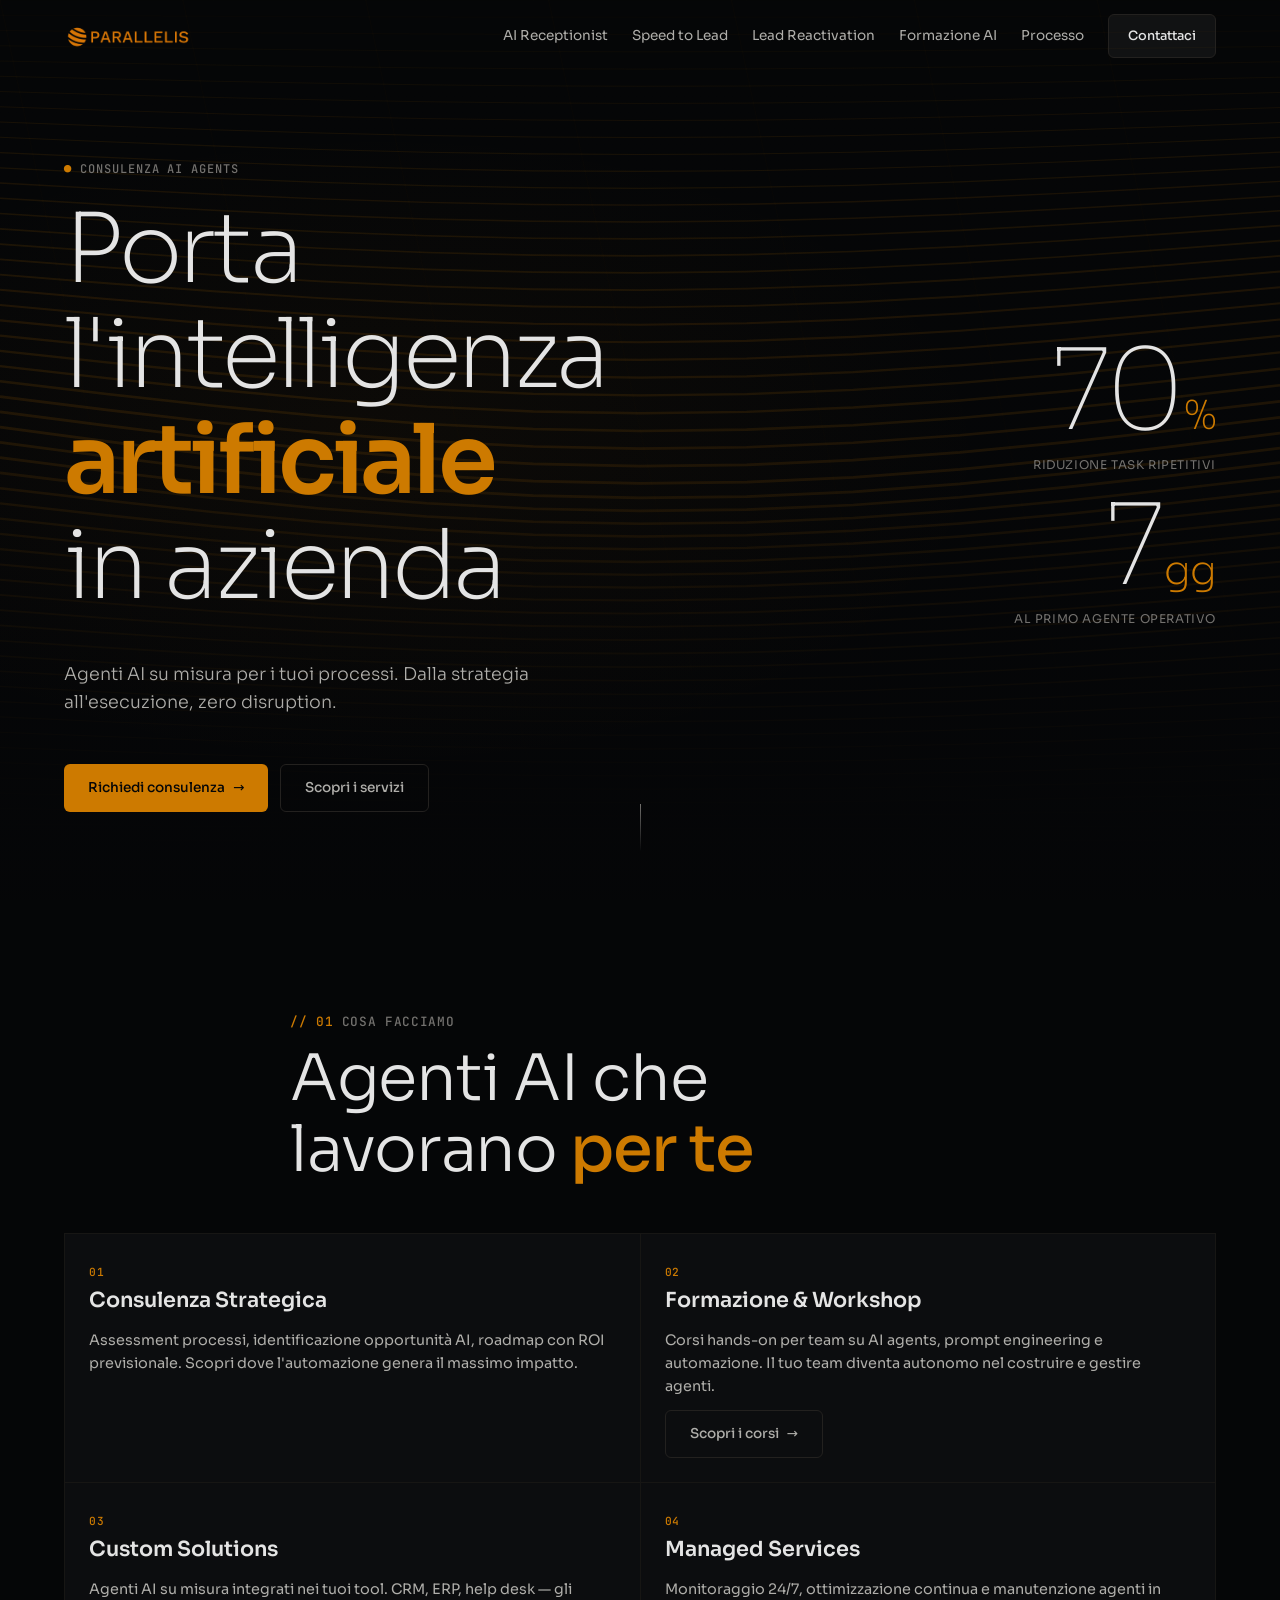
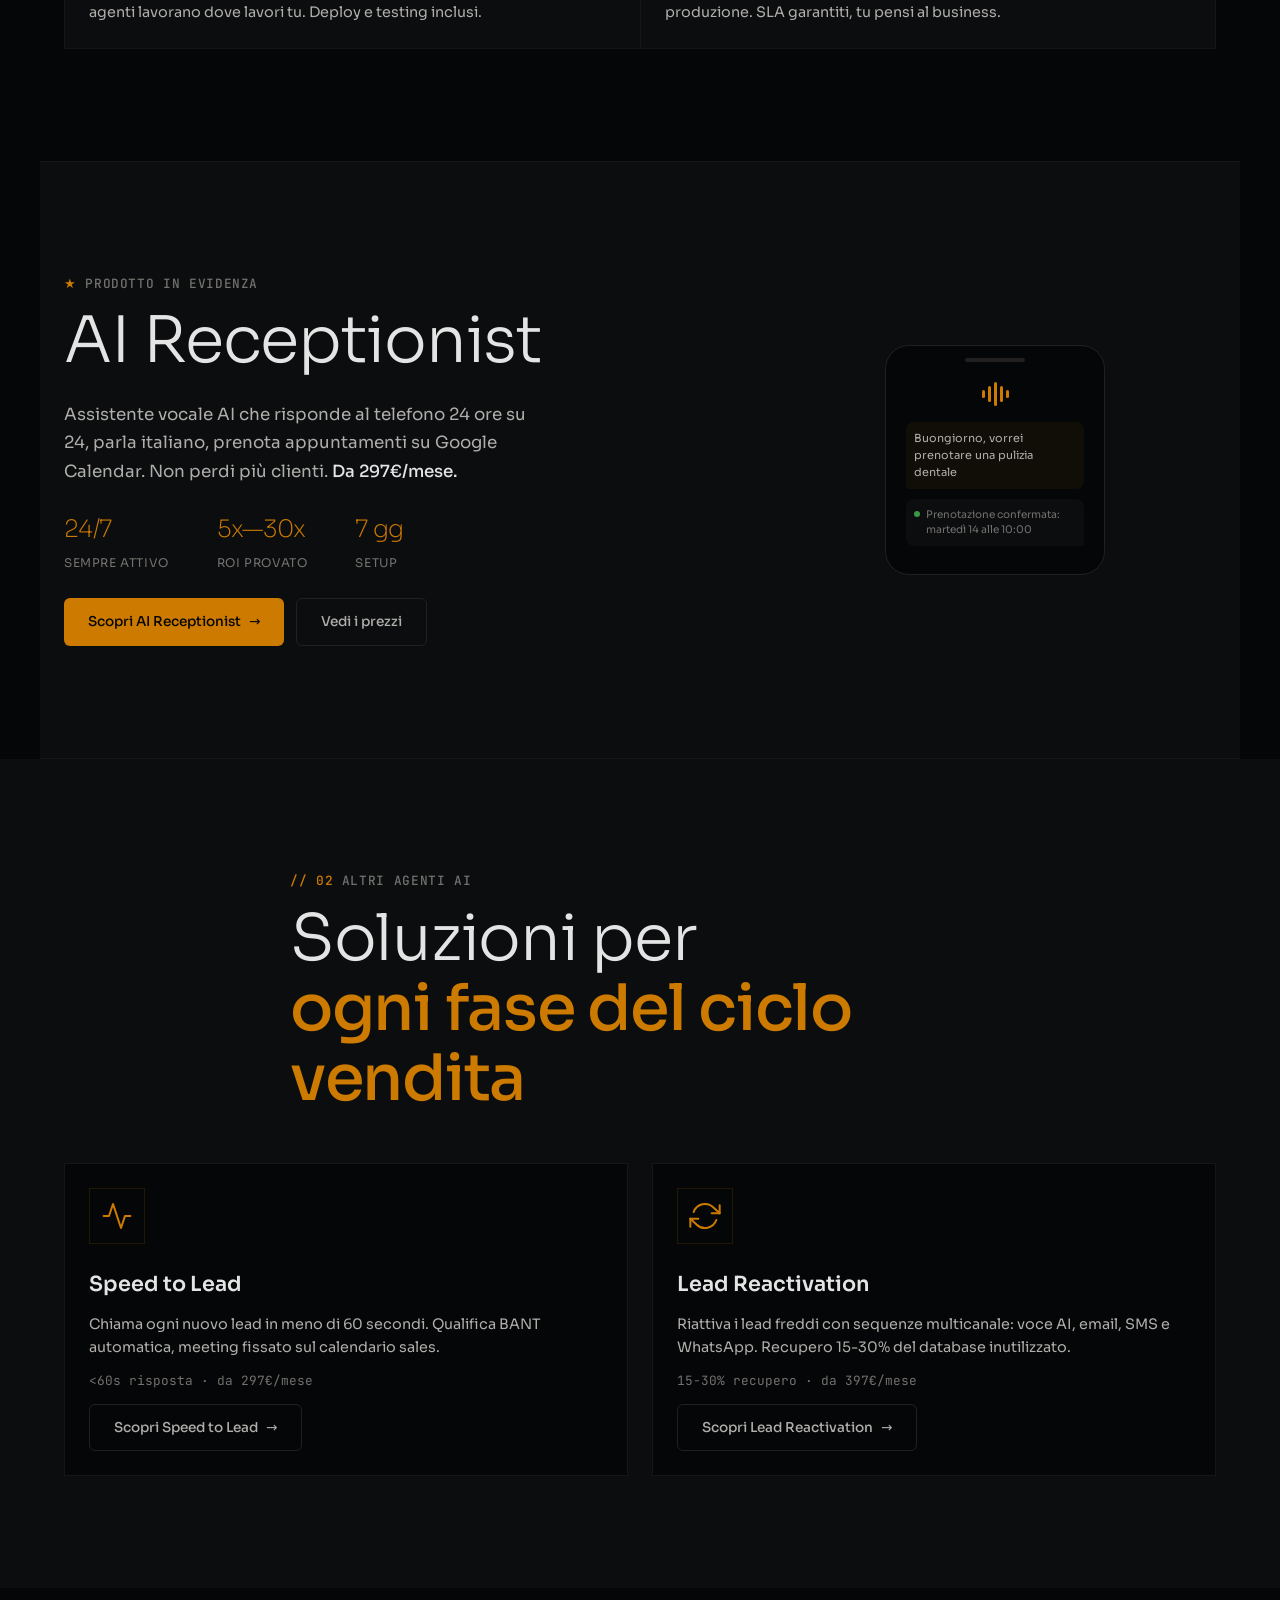
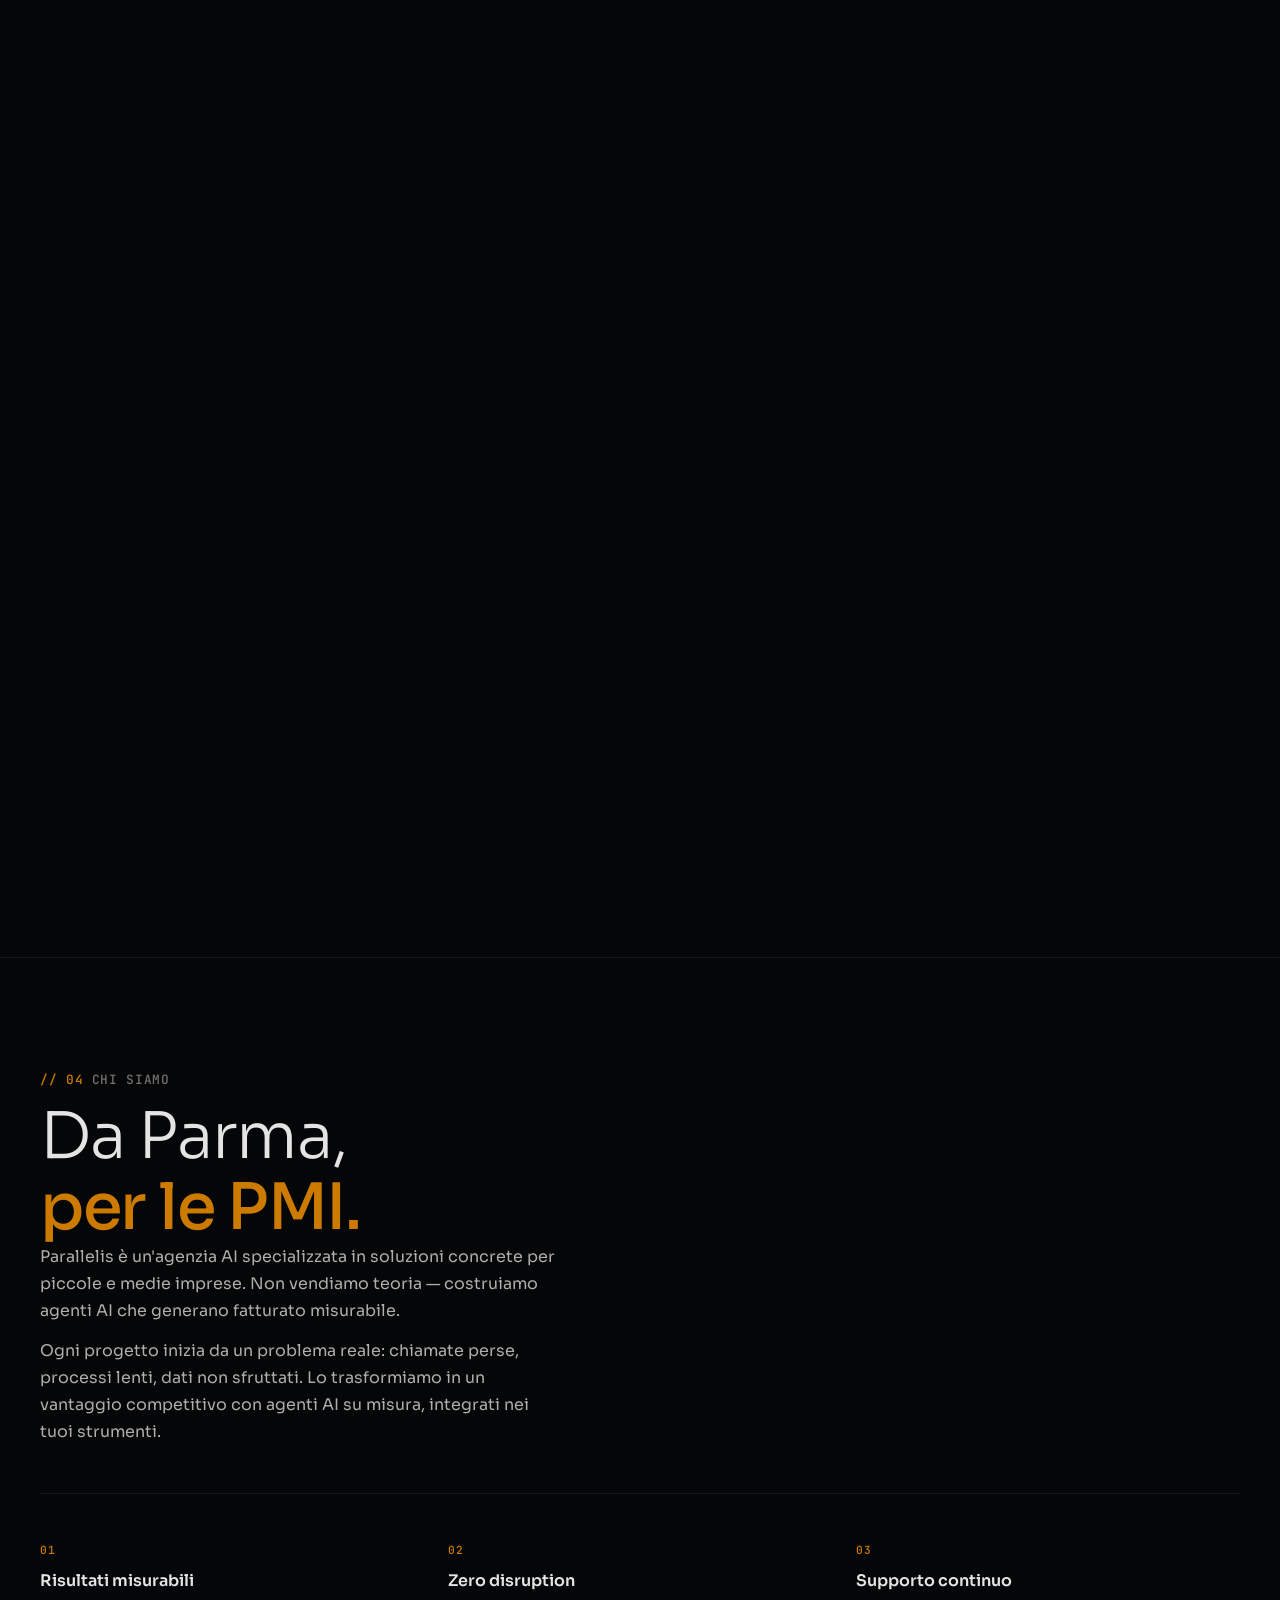
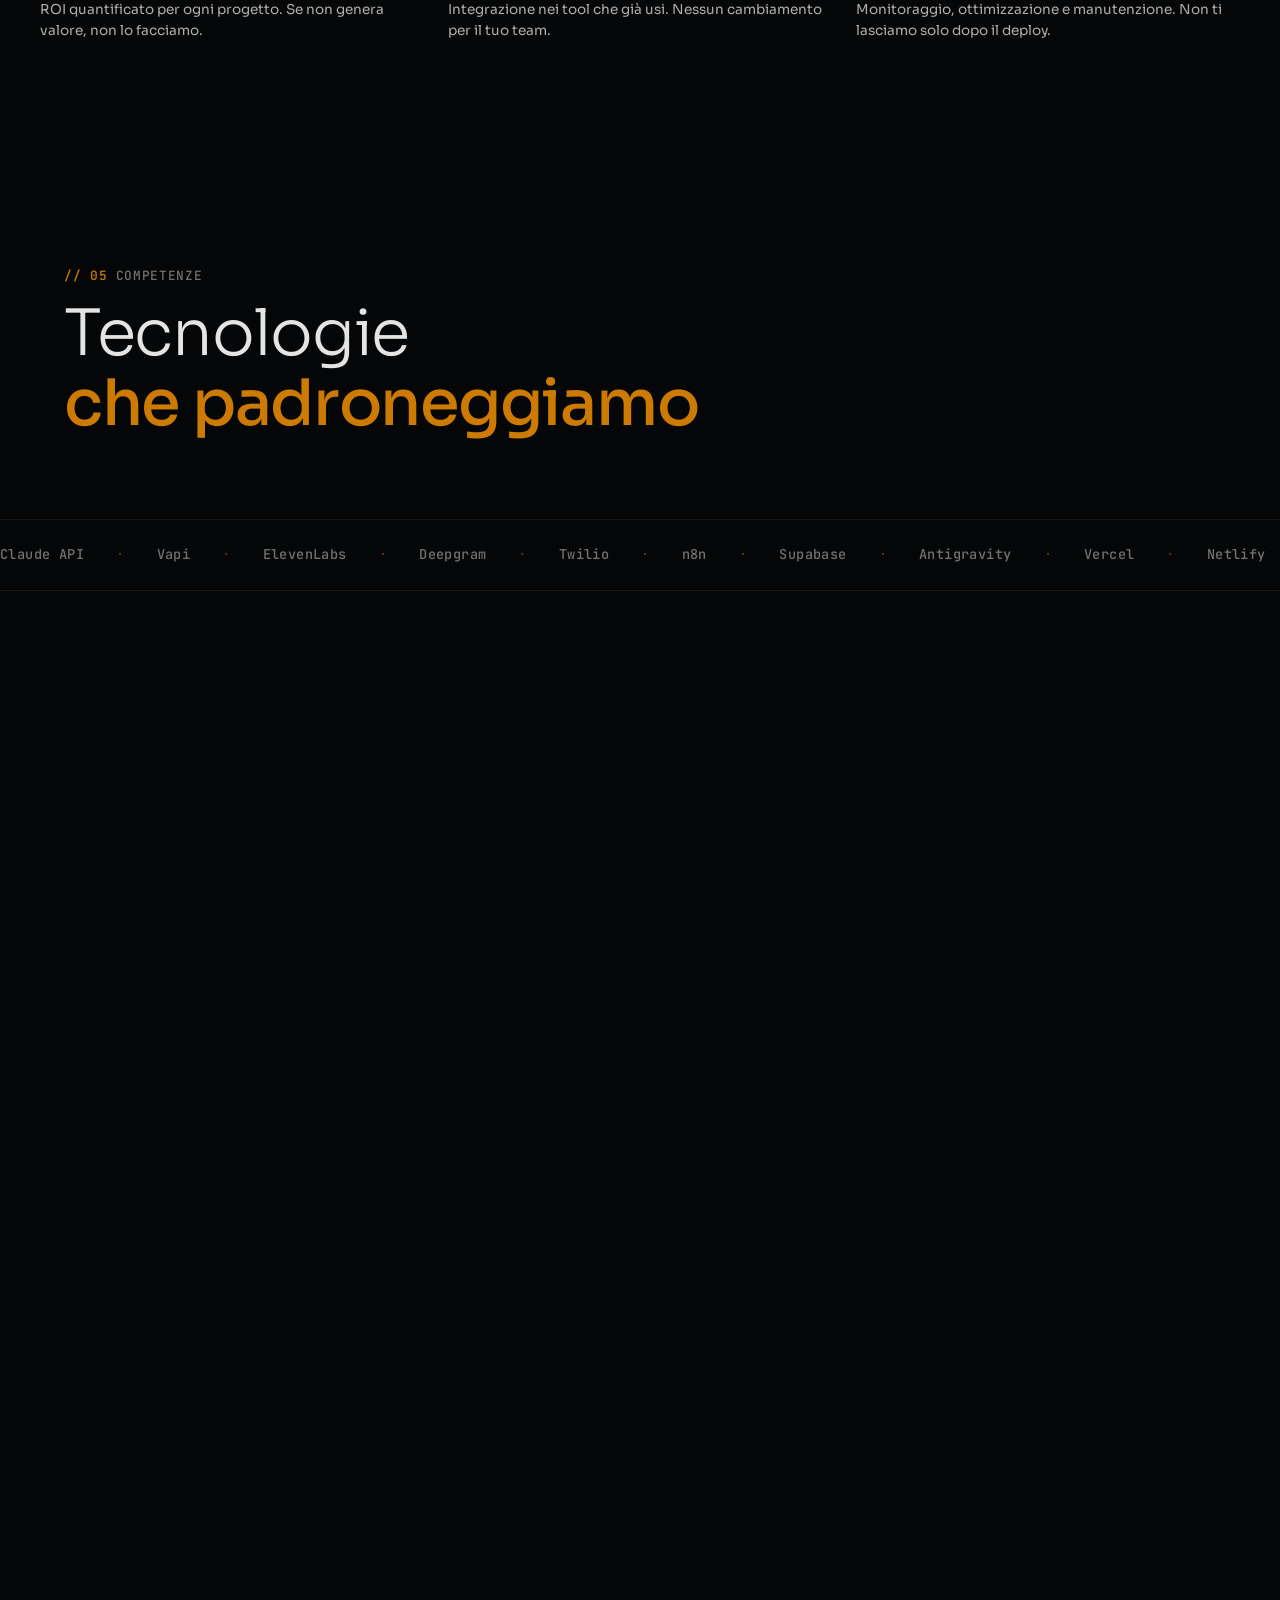
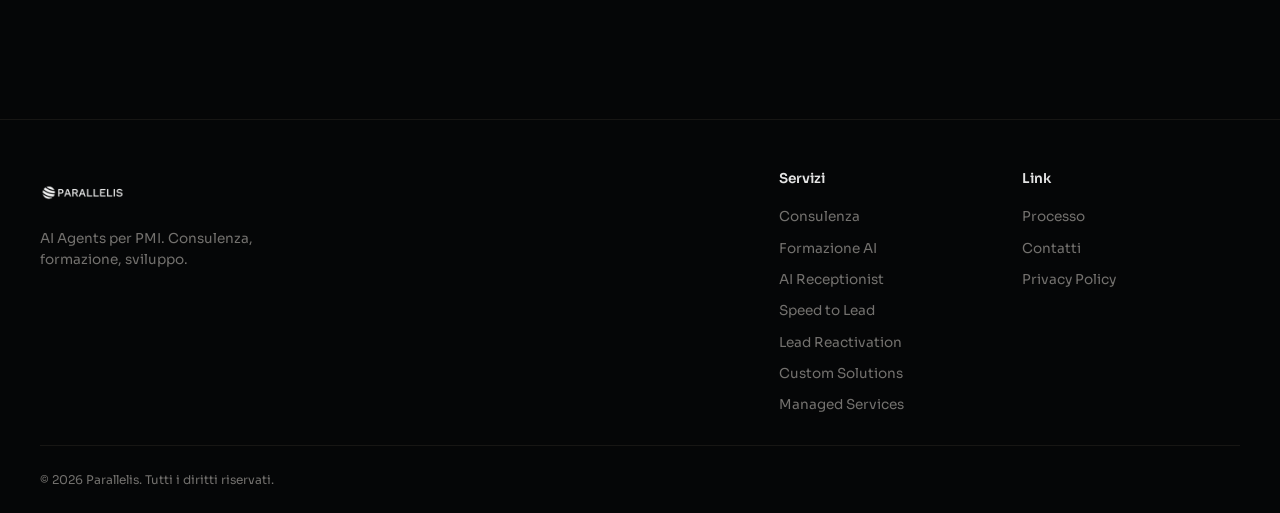
==== index.html @ dc1c299d "Initial commit: AI Receptionist, Speed to Lead, Lead Reactivation, Formazione AI" ====
<!DOCTYPE html>
<html lang="it" class="no-js">
<head>
<meta charset="UTF-8">
<meta name="viewport" content="width=device-width, initial-scale=1.0">
<title>Parallelis AI</title>
<meta name="description" content="Parallelis trasforma i processi aziendali con agenti AI su misura. Consulenza, formazione e custom solutions per PMI a Parma.">
<meta name="keywords" content="AI agents, consulenza AI, automazione aziendale, agenti intelligenti, formazione AI, custom AI solutions">
<meta name="author" content="Parallelis">
<meta name="robots" content="index, follow">
<link rel="canonical" href="https://parallelis.it">

<meta property="og:title" content="Parallelis — AI Agents per la tua azienda">
<meta property="og:description" content="Trasforma i processi aziendali con agenti AI su misura. Consulenza, formazione e custom solutions per PMI.">
<meta property="og:type" content="website">
<meta property="og:url" content="https://parallelis.it">
<meta property="og:site_name" content="Parallelis">

<meta name="twitter:card" content="summary_large_image">
<meta name="twitter:title" content="Parallelis — AI Agents per la tua azienda">
<meta name="twitter:description" content="Trasforma i processi aziendali con agenti AI su misura.">

<script type="application/ld+json">
{
  "@context": "https://schema.org",
  "@type": "Organization",
  "name": "Parallelis",
  "description": "AI Agents consultancy & custom solutions per PMI",
  "url": "https://parallelis.it",
  "address": {
    "@type": "PostalAddress",
    "addressLocality": "Parma",
    "addressCountry": "IT"
  },
  "sameAs": []
}
</script>

<link rel="preconnect" href="https://fonts.googleapis.com">
<link rel="preconnect" href="https://fonts.gstatic.com" crossorigin>
<link rel="icon" type="image/png" href="favicon.png" sizes="64x64">
<link rel="apple-touch-icon" href="apple-touch-icon.png">
<link href="https://fonts.googleapis.com/css2?family=Sora:wght@300;400;500;600;700;800&family=JetBrains+Mono:wght@400;500&display=swap" rel="stylesheet">
<link rel="stylesheet" href="styles.css">
<script>document.documentElement.classList.remove('no-js');</script>
</head>
<body>

<a href="#main-content" class="skip-link">Salta al contenuto</a>

<header class="site-header" role="banner">
  <nav class="nav" aria-label="Navigazione principale">
    <a href="#" class="logo" aria-label="Parallelis Home">
      <img src="parallelis-logo-amber.png" alt="Parallelis" class="logo-img" width="240" height="135">
    </a>
    <div class="nav-links" id="nav-menu">
      <a href="ai-receptionist.html">AI Receptionist</a>
      <a href="speed-to-lead-agent.html">Speed to Lead</a>
      <a href="lead-reactivation-agent.html">Lead Reactivation</a>
      <a href="formazione-ai.html">Formazione AI</a>
      <a href="#processo">Processo</a>
      <a href="#contatto" class="btn btn--nav">Contattaci</a>
    </div>
    <button class="hamburger" aria-label="Menu" aria-expanded="false" aria-controls="nav-menu">
      <span class="hamburger-line"></span>
      <span class="hamburger-line"></span>
    </button>
  </nav>
</header>

<main id="main-content">
  <section class="hero" id="hero">
    <div class="hero-bg">
      <canvas class="hero-canvas" aria-hidden="true"></canvas>
    </div>
    <div class="hero-grid">
      <div class="hero-text">
        <p class="hero-eyebrow">
          <span class="mono-accent">●</span> Consulenza AI Agents
        </p>
        <h1 class="hero-title">
          <span class="hero-word">Porta</span>
          <span class="hero-word">l'intelligenza</span>
          <span class="hero-word hero-word--accent">artificiale</span>
          <span class="hero-word">in azienda</span>
        </h1>
        <p class="hero-subtitle">
          Agenti AI su misura per i tuoi processi. Dalla strategia all'esecuzione, zero disruption.
        </p>
        <div class="hero-actions">
          <a href="#contatto" class="btn btn--primary">
            Richiedi consulenza
            <span class="btn-arrow">→</span>
          </a>
          <a href="#servizi" class="btn btn--ghost">Scopri i servizi</a>
        </div>
      </div>
      <div class="hero-visual" aria-hidden="true">
        <div class="hero-stat">
          <span class="hero-stat-value" data-count="70">0</span>
          <span class="hero-stat-unit">%</span>
          <span class="hero-stat-label">riduzione task ripetitivi</span>
        </div>
        <div class="hero-stat">
          <span class="hero-stat-value" data-count="7">0</span>
          <span class="hero-stat-unit">gg</span>
          <span class="hero-stat-label">al primo agente operativo</span>
        </div>
      </div>
    </div>
    <div class="hero-scroll" aria-hidden="true">
      <span class="scroll-line"></span>
    </div>
  </section>

  <section class="services" id="servizi">
    <div class="section-header">
      <p class="section-eyebrow">
        <span class="mono-accent">// 01</span> Cosa facciamo
      </p>
      <h2 class="section-title">
        Agenti AI che<br>
        lavorano <span class="text-accent">per te</span>
      </h2>
    </div>

    <div class="services-grid">
      <article class="service-card" data-reveal>
        <span class="service-num">01</span>
        <h3 class="service-title">Consulenza Strategica</h3>
        <p class="service-desc">
          Assessment processi, identificazione opportunità AI, roadmap con ROI previsionale. Scopri dove l'automazione genera il massimo impatto.
        </p>
      </article>

      <article class="service-card" data-reveal>
        <span class="service-num">02</span>
        <h3 class="service-title">Formazione & Workshop</h3>
        <p class="service-desc">
          Corsi hands-on per team su AI agents, prompt engineering e automazione. Il tuo team diventa autonomo nel costruire e gestire agenti.
        </p>
        <a href="formazione-ai.html" class="btn btn--ghost" style="margin-top:var(--space-sm)">
          Scopri i corsi <span class="btn-arrow">→</span>
        </a>
      </article>

      <article class="service-card" data-reveal>
        <span class="service-num">03</span>
        <h3 class="service-title">Custom Solutions</h3>
        <p class="service-desc">
          Agenti AI su misura integrati nei tuoi tool. CRM, ERP, help desk — gli agenti lavorano dove lavori tu. Deploy e testing inclusi.
        </p>
      </article>

      <article class="service-card" data-reveal>
        <span class="service-num">04</span>
        <h3 class="service-title">Managed Services</h3>
        <p class="service-desc">
          Monitoraggio 24/7, ottimizzazione continua e manutenzione agenti in produzione. SLA garantiti, tu pensi al business.
        </p>
      </article>
    </div>
  </section>

  <section class="featured-product" id="ai-receptionist">
    <div class="fp-inner">
      <div class="fp-content">
        <p class="section-eyebrow">
          <span class="mono-accent">★</span> Prodotto in evidenza
        </p>
        <h2 class="section-title">
          AI Receptionist
        </h2>
        <p class="fp-desc">
          Assistente vocale AI che risponde al telefono 24 ore su 24, parla italiano, 
          prenota appuntamenti su Google Calendar. Non perdi più clienti. <strong>Da 297€/mese.</strong>
        </p>
        <div class="fp-stats">
          <div class="fp-stat">
            <span class="fp-stat-value">24/7</span>
            <span class="fp-stat-label">Sempre attivo</span>
          </div>
          <div class="fp-stat">
            <span class="fp-stat-value">5x—30x</span>
            <span class="fp-stat-label">ROI provato</span>
          </div>
          <div class="fp-stat">
            <span class="fp-stat-value">7 gg</span>
            <span class="fp-stat-label">Setup</span>
          </div>
        </div>
        <div class="fp-actions">
          <a href="ai-receptionist.html" class="btn btn--primary">
            Scopri AI Receptionist
            <span class="btn-arrow">→</span>
          </a>
          <a href="ai-receptionist.html#prezzi" class="btn btn--ghost">Vedi i prezzi</a>
        </div>
      </div>
      <div class="fp-visual" aria-hidden="true">
        <div class="fp-phone">
          <div class="fp-phone-notch"></div>
          <div class="fp-phone-screen">
            <div class="fp-wave-bars">
              <span></span><span></span><span></span><span></span><span></span>
            </div>
            <p class="fp-phone-text">Buongiorno, vorrei prenotare una pulizia dentale</p>
            <div class="fp-phone-response">
              <span class="fp-dot-active"></span>
              Prenotazione confermata: martedì 14 alle 10:00
            </div>
          </div>
        </div>
      </div>
    </div>
  </section>

  <section class="product-grid">
    <div class="section-header">
      <p class="section-eyebrow">
        <span class="mono-accent">// 02</span> Altri agenti AI
      </p>
      <h2 class="section-title">
        Soluzioni per<br>
        <span class="text-accent">ogni fase del ciclo vendita</span>
      </h2>
    </div>

    <div class="pg-cards">
      <article class="pg-card" data-reveal>
        <span class="pg-card-icon">
          <svg width="32" height="32" viewBox="0 0 24 24" fill="none" stroke="currentColor" stroke-width="1.5" stroke-linecap="round" stroke-linejoin="round">
            <path d="M22 12h-4l-3 9L9 3l-3 9H2"/>
          </svg>
        </span>
        <h3 class="pg-card-title">Speed to Lead</h3>
        <p class="pg-card-desc">
          Chiama ogni nuovo lead in meno di 60 secondi. Qualifica BANT automatica, meeting fissato sul calendario sales.
        </p>
        <div class="pg-card-stats">
          <span>&lt;60s risposta</span>
          <span>·</span>
          <span>da 297€/mese</span>
        </div>
        <a href="speed-to-lead-agent.html" class="btn btn--ghost">
          Scopri Speed to Lead
          <span class="btn-arrow">→</span>
        </a>
      </article>

      <article class="pg-card" data-reveal>
        <span class="pg-card-icon">
          <svg width="32" height="32" viewBox="0 0 24 24" fill="none" stroke="currentColor" stroke-width="1.5" stroke-linecap="round" stroke-linejoin="round">
            <path d="M23 4v6h-6"/>
            <path d="M1 20v-6h6"/>
            <path d="M3.51 9a9 9 0 0 1 14.85-3.36L23 10M1 14l4.64 4.36A9 9 0 0 0 20.49 15"/>
          </svg>
        </span>
        <h3 class="pg-card-title">Lead Reactivation</h3>
        <p class="pg-card-desc">
          Riattiva i lead freddi con sequenze multicanale: voce AI, email, SMS e WhatsApp. Recupero 15-30% del database inutilizzato.
        </p>
        <div class="pg-card-stats">
          <span>15-30% recupero</span>
          <span>·</span>
          <span>da 397€/mese</span>
        </div>
        <a href="lead-reactivation-agent.html" class="btn btn--ghost">
          Scopri Lead Reactivation
          <span class="btn-arrow">→</span>
        </a>
      </article>
    </div>
  </section>

  <section class="process" id="processo">
    <div class="section-header">
      <p class="section-eyebrow">
        <span class="mono-accent">// 03</span> Come lavoriamo
      </p>
      <h2 class="section-title">
        Dall'idea<br>
        <span class="text-accent">al risultato</span>
      </h2>
    </div>

    <div class="process-timeline">
      <div class="process-step" data-reveal>
        <div class="step-number">
          <span class="step-digit">1</span>
          <svg class="step-ring" viewBox="0 0 80 80">
            <circle cx="40" cy="40" r="36" stroke="currentColor" stroke-width="1.5" fill="none" stroke-dasharray="226" stroke-dashoffset="226"/>
          </svg>
        </div>
        <div class="step-content">
          <p class="step-tag">Settimana 1-2</p>
          <h3 class="step-title">Assessment & Strategy</h3>
          <p class="step-desc">
            Analizziamo i tuoi processi, identifichiamo dove l'AI genera il massimo impatto 
            e costruiamo una roadmap chiara con KPI misurabili.
          </p>
        </div>
      </div>

      <div class="process-step" data-reveal>
        <div class="step-number">
          <span class="step-digit">2</span>
          <svg class="step-ring" viewBox="0 0 80 80">
            <circle cx="40" cy="40" r="36" stroke="currentColor" stroke-width="1.5" fill="none" stroke-dasharray="226" stroke-dashoffset="226"/>
          </svg>
        </div>
        <div class="step-content">
          <p class="step-tag">Settimana 3-6</p>
          <h3 class="step-title">Build & Deploy</h3>
          <p class="step-desc">
            Sviluppiamo gli agenti, li integriamo nei tuoi sistemi e li testiamo 
            nel tuo ambiente reale. Iterazione rapida, risultati visibili.
          </p>
        </div>
      </div>

      <div class="process-step" data-reveal>
        <div class="step-number">
          <span class="step-digit">3</span>
          <svg class="step-ring" viewBox="0 0 80 80">
            <circle cx="40" cy="40" r="36" stroke="currentColor" stroke-width="1.5" fill="none" stroke-dasharray="226" stroke-dashoffset="226"/>
            <line x1="40" y1="18" x2="40" y2="40" stroke="currentColor" stroke-width="1.5"/>
            <circle cx="40" cy="44" r="2" fill="currentColor"/>
          </svg>
        </div>
        <div class="step-content">
          <p class="step-tag">Continuo</p>
          <h3 class="step-title">Optimize & Scale</h3>
          <p class="step-desc">
            Monitoriamo le performance, ottimizziamo i risultati e scaliamo 
            gli agenti vincenti ad altri reparti. Miglioramento continuo garantito.
          </p>
        </div>
      </div>
    </div>
  </section>

  <section class="about" id="chi-siamo">
    <div class="about-inner">
      <div class="about-content">
        <p class="section-eyebrow">
          <span class="mono-accent">// 04</span> Chi siamo
        </p>
        <h2 class="section-title">
          Da Parma,<br>
          <span class="text-accent">per le PMI.</span>
        </h2>
        <p class="about-text">
          Parallelis è un'agenzia AI specializzata in soluzioni concrete per piccole e medie imprese. 
          Non vendiamo teoria — costruiamo agenti AI che generano fatturato misurabile.
        </p>
        <p class="about-text">
          Ogni progetto inizia da un problema reale: chiamate perse, processi lenti, dati non sfruttati. 
          Lo trasformiamo in un vantaggio competitivo con agenti AI su misura, integrati nei tuoi strumenti.
        </p>
        <div class="about-values">
          <div class="about-value">
            <span class="about-value-num">01</span>
            <h4>Risultati misurabili</h4>
            <p>ROI quantificato per ogni progetto. Se non genera valore, non lo facciamo.</p>
          </div>
          <div class="about-value">
            <span class="about-value-num">02</span>
            <h4>Zero disruption</h4>
            <p>Integrazione nei tool che già usi. Nessun cambiamento per il tuo team.</p>
          </div>
          <div class="about-value">
            <span class="about-value-num">03</span>
            <h4>Supporto continuo</h4>
            <p>Monitoraggio, ottimizzazione e manutenzione. Non ti lasciamo solo dopo il deploy.</p>
          </div>
        </div>
      </div>
    </div>
  </section>

  <section class="expertise" id="portfolio">
    <div class="section-header">
        <p class="section-eyebrow">
          <span class="mono-accent">// 05</span> Competenze
        </p>
      <h2 class="section-title">
        Tecnologie<br>
        <span class="text-accent">che padroneggiamo</span>
      </h2>
    </div>

    <div class="expertise-marquee" aria-hidden="true">
      <div class="marquee-track">
        <span>Claude API</span><span class="marquee-sep">·</span>
        <span>Vapi</span><span class="marquee-sep">·</span>
        <span>ElevenLabs</span><span class="marquee-sep">·</span>
        <span>Deepgram</span><span class="marquee-sep">·</span>
        <span>Twilio</span><span class="marquee-sep">·</span>
        <span>n8n</span><span class="marquee-sep">·</span>
        <span>Supabase</span><span class="marquee-sep">·</span>
        <span>Antigravity</span><span class="marquee-sep">·</span>
        <span>Vercel</span><span class="marquee-sep">·</span>
        <span>Netlify</span><span class="marquee-sep">·</span>
        <span>Make</span><span class="marquee-sep">·</span>
        <span>Claude API</span><span class="marquee-sep">·</span>
        <span>Vapi</span><span class="marquee-sep">·</span>
        <span>ElevenLabs</span><span class="marquee-sep">·</span>
        <span>Deepgram</span><span class="marquee-sep">·</span>
        <span>Twilio</span><span class="marquee-sep">·</span>
        <span>n8n</span><span class="marquee-sep">·</span>
        <span>Supabase</span><span class="marquee-sep">·</span>
        <span>Antigravity</span><span class="marquee-sep">·</span>
        <span>Vercel</span><span class="marquee-sep">·</span>
        <span>Netlify</span><span class="marquee-sep">·</span>
        <span>Make</span>
      </div>
    </div>
  </section>

  <section class="contact" id="contatto">
    <div class="section-header">
        <p class="section-eyebrow">
          <span class="mono-accent">// 06</span> Parliamone
        </p>
      <h2 class="section-title">
        Pronto a portare<br>
        l'AI <span class="text-accent">nella tua azienda?</span>
      </h2>
    </div>

    <div class="contact-grid">
      <div class="contact-info">
        <p class="contact-lede">
          Raccontaci il tuo processo più ripetitivo — ti mostriamo come un agente AI 
          lo trasforma in un vantaggio competitivo.
        </p>
        <div class="contact-details">
          <p class="contact-location">
            <svg width="16" height="16" viewBox="0 0 24 24" fill="none" stroke="currentColor" stroke-width="1.5"><path d="M21 10c0 7-9 13-9 13s-9-6-9-13a9 9 0 0 1 18 0z"/><circle cx="12" cy="10" r="3"/></svg>
            Parma, Italia
          </p>
          <a href="mailto:info@parallelis.ai" class="contact-email">
            <svg width="16" height="16" viewBox="0 0 24 24" fill="none" stroke="currentColor" stroke-width="1.5"><path d="M4 4h16c1.1 0 2 .9 2 2v12c0 1.1-.9 2-2 2H4c-1.1 0-2-.9-2-2V6c0-1.1.9-2 2-2z"/><polyline points="22,6 12,13 2,6"/></svg>
            info@parallelis.ai
          </a>
        </div>
      </div>

      <form class="contact-form" netlify name="contact" method="POST" data-netlify="true">
        <input type="hidden" name="form-name" value="contact">
        <div class="form-group">
          <label for="home-name">Nome</label>
          <input type="text" id="home-name" name="name" placeholder="Mario Rossi" autocomplete="name" required>
        </div>
        <div class="form-group">
          <label for="home-email">Email aziendale</label>
          <input type="email" id="home-email" name="email" placeholder="mario@azienda.it" autocomplete="email" required>
        </div>
        <div class="form-group">
          <label for="home-company">Azienda</label>
          <input type="text" id="home-company" name="company" placeholder="Nome azienda" autocomplete="organization">
        </div>
        <div class="form-group">
          <label for="home-message">Cosa vuoi automatizzare?</label>
          <textarea id="home-message" name="message" rows="4" placeholder="Descrivi il processo che vorresti automatizzare o l'area dove pensi che l'AI possa aiutarti..." required></textarea>
        </div>
        <button type="submit" class="btn btn--primary btn--full">
          Invia richiesta
          <span class="btn-arrow">→</span>
        </button>
        <p class="form-note">Rispondiamo entro 24 ore. Zero spam.</p>
      </form>
    </div>
  </section>
</main>

<footer class="site-footer" role="contentinfo">
  <div class="footer-grid">
    <div class="footer-brand">
      <a href="#" class="logo">
        <img src="parallelis-logo-dark.png" alt="Parallelis" class="logo-img logo-img--small" width="120" height="67" loading="lazy">
      </a>
      <p class="footer-desc">AI Agents per PMI. Consulenza, formazione, sviluppo.</p>
    </div>
    <div class="footer-links">
      <nav class="footer-col" aria-label="Servizi">
        <h4>Servizi</h4>
        <a href="#servizi">Consulenza</a>
        <a href="formazione-ai.html">Formazione AI</a>
        <a href="ai-receptionist.html">AI Receptionist</a>
        <a href="speed-to-lead-agent.html">Speed to Lead</a>
        <a href="lead-reactivation-agent.html">Lead Reactivation</a>
        <a href="#servizi">Custom Solutions</a>
        <a href="#servizi">Managed Services</a>
      </nav>
      <nav class="footer-col" aria-label="Navigazione">
        <h4>Link</h4>
        <a href="#processo">Processo</a>
        <a href="#contatto">Contatti</a>
        <a href="mailto:info@parallelis.ai?subject=Privacy">Privacy Policy</a>
      </nav>
    </div>
  </div>
  <div class="footer-bottom">
    <p>&copy; 2026 Parallelis. Tutti i diritti riservati.</p>
  </div>
</footer>

<script src="script.js"></script>
</body>
</html>
---- styles.css ----
/* ============================================
   Parallelis — Neo-Industrial Solar Design System
   Anti-AI-slop by design
   ============================================ */

/* --- Custom Properties --- */
:root {
  /* palette */
  --bg: oklch(12% 0.005 260);
  --surface: oklch(16% 0.005 260);
  --surface-hover: oklch(20% 0.005 260);
  --accent: oklch(65% 0.18 75);
  --accent-glow: oklch(65% 0.18 75 / 0.15);
  --accent-bg: oklch(65% 0.18 75 / 0.04);
  --accent-border: oklch(65% 0.18 75 / 0.15);
  --accent-light: oklch(65% 0.18 75 / 0.3);
  --accent-2: oklch(55% 0.12 45);
  --text: oklch(92% 0 0);
  --text-secondary: oklch(75% 0.005 80);
  --text-muted: oklch(55% 0.005 80);
  --border: oklch(25% 0.005 75);
  --border-light: oklch(20% 0.005 75);
  --border-hover: oklch(40% 0.005 75);
  --surface-overlay: oklch(100% 0 0 / 0.05);

  /* typography */
  --font-display: 'Sora', system-ui, sans-serif;
  --font-mono: 'JetBrains Mono', 'Fira Code', monospace;

  /* spacing */
  --space-xs: 0.5rem;
  --space-sm: 0.75rem;
  --space-md: 1.5rem;
  --space-lg: 3rem;
  --space-xl: 5rem;
  --space-2xl: 7rem;

  /* layout */
  --max-width: 1200px;
  --header-height: 4.5rem;

  /* easing */
  --ease-out-expo: cubic-bezier(0.16, 1, 0.3, 1);
  --ease-out-quart: cubic-bezier(0.25, 1, 0.5, 1);

  color-scheme: dark;
  font-synthesis: none;
}

/* --- Reset --- */
*, *::before, *::after {
  margin: 0;
  padding: 0;
  box-sizing: border-box;
}

html {
  scroll-behavior: smooth;
  -webkit-font-smoothing: antialiased;
  -moz-osx-font-smoothing: grayscale;
}

body {
  font-family: var(--font-display);
  font-weight: 400;
  background: var(--bg);
  color: var(--text);
  line-height: 1.6;
  font-size: 1rem;
}

img, svg { display: block; max-width: 100%; }
a { color: inherit; text-decoration: none; }
button { font: inherit; cursor: pointer; border: none; background: none; }
input, textarea { font: inherit; color: inherit; }

::selection {
  background: var(--accent);
  color: var(--bg);
}

:focus-visible {
  outline: 2px solid var(--accent);
  outline-offset: 2px;
}

/* --- Typography --- */
.section-eyebrow {
  font-family: var(--font-mono);
  font-size: 0.8rem;
  font-weight: 500;
  letter-spacing: 0.05em;
  text-transform: uppercase;
  color: var(--text-muted);
  margin-bottom: var(--space-sm);
}

.mono-accent {
  color: var(--accent);
}

.section-title {
  font-family: var(--font-display);
  font-size: clamp(2.2rem, 5vw, 4rem);
  font-weight: 300;
  letter-spacing: -0.02em;
  line-height: 1.1;
  color: var(--text);
}

.text-accent {
  color: var(--accent);
  font-weight: 500;
}

/* --- Skip Link --- */
.skip-link {
  position: absolute;
  top: -100%;
  left: var(--space-sm);
  padding: 0.5rem 1rem;
  background: var(--accent);
  color: var(--bg);
  font-weight: 600;
  font-size: 0.85rem;
  z-index: 200;
  border-radius: 0 0 6px 6px;
  transition: top 0.2s var(--ease-out-quart);
}

.skip-link:focus {
  top: 0;
}

/* --- Header --- */
.site-header {
  position: fixed;
  top: 0;
  left: 0;
  right: 0;
  z-index: 100;
  height: var(--header-height);
  transition: background 0.3s var(--ease-out-quart),
              border-color 0.3s var(--ease-out-quart);
}

.site-header.scrolled {
  background: color-mix(in oklch, var(--bg) 85%, transparent);
  backdrop-filter: blur(12px);
  -webkit-backdrop-filter: blur(12px);
  border-bottom: 1px solid var(--border);
}

.nav {
  max-width: var(--max-width);
  margin: 0 auto;
  padding: 0 var(--space-md);
  height: 100%;
  display: flex;
  align-items: center;
  justify-content: space-between;
}

.logo {
  display: flex;
  align-items: center;
  transition: opacity 0.2s var(--ease-out-quart);
}

.logo:hover { opacity: 0.8; }

.logo-img {
  height: 72px;
  width: auto;
}

.logo-img--small {
  height: 48px;
}

.nav-links {
  display: flex;
  align-items: center;
  gap: var(--space-md);
}

.nav-links a:not(.btn) {
  font-size: 0.85rem;
  font-weight: 400;
  color: var(--text-secondary);
  transition: color 0.2s var(--ease-out-quart);
}

.nav-links a:not(.btn):hover {
  color: var(--text);
}

/* --- Buttons --- */
.btn {
  display: inline-flex;
  align-items: center;
  gap: 0.5rem;
  padding: 0.75rem 1.5rem;
  font-family: var(--font-display);
  font-size: 0.85rem;
  font-weight: 500;
  border-radius: 6px;
  transition: all 0.2s var(--ease-out-quart);
  white-space: nowrap;
  min-height: 44px;
}

.btn--primary {
  background: var(--accent);
  color: var(--bg);
  position: relative;
  overflow: hidden;
}

.btn--primary[style*="--btn-error: 1"] {
  background: oklch(50% 0.15 20);
}

.btn--primary::after {
  content: '';
  position: absolute;
  inset: 0;
  background: linear-gradient(135deg, transparent 40%, oklch(100% 0 0 / 0.2));
  opacity: 0;
  transition: opacity 0.3s var(--ease-out-quart);
}

.btn--primary:hover {
  transform: scale(1.02);
  box-shadow: 0 0 30px var(--accent-glow), 0 4px 20px var(--accent-light);
}

.btn--primary:hover::after { opacity: 1; }

.btn-arrow {
  transition: transform 0.2s var(--ease-out-quart);
}

.btn--primary:hover .btn-arrow {
  transform: translateX(4px);
}

.btn--ghost {
  color: var(--text-secondary);
  border: 1px solid var(--border);
}

.btn--ghost:hover {
  color: var(--text);
  border-color: var(--text-muted);
  background: var(--surface-overlay);
}

.btn--nav {
  padding: 0.6rem 1.2rem;
  font-size: 0.8rem;
  background: var(--surface-overlay);
  border: 1px solid var(--border);
  color: var(--text);
  min-height: 44px;
}

.btn--nav:hover {
  background: var(--surface-overlay);
  border-color: var(--accent);
}

.btn--full { width: 100%; justify-content: center; }

/* --- Hero --- */
.hero {
  min-height: 100vh;
  position: relative;
  padding: var(--header-height) 0 0;
  display: flex;
  align-items: center;
  overflow: hidden;
}

.hero-bg {
  position: absolute;
  inset: 0;
  z-index: 0;
}

.hero-canvas {
  width: 100%;
  height: 100%;
  display: block;
}

.hero-bg::after {
  content: '';
  position: absolute;
  inset: 0;
  background: 
    radial-gradient(ellipse 80% 60% at 30% 50%, var(--accent-bg), transparent 60%),
    linear-gradient(to bottom, transparent 0%, var(--bg) 100%);
  pointer-events: none;
}

.hero-grid {
  position: relative;
  z-index: 1;
  display: grid;
  grid-template-columns: 1.2fr 0.8fr;
  gap: var(--space-lg);
  align-items: center;
  max-width: var(--max-width);
  margin: 0 auto;
  padding: var(--space-lg) var(--space-md);
  width: 100%;
}

.hero-eyebrow {
  font-family: var(--font-mono);
  font-size: 0.75rem;
  font-weight: 500;
  letter-spacing: 0.08em;
  text-transform: uppercase;
  color: var(--text-muted);
  margin-bottom: var(--space-md);
  opacity: 0;
  animation: revealUp 0.5s 0.15s var(--ease-out-expo) forwards;
}

.hero-title {
  font-family: var(--font-display);
  font-size: clamp(3rem, 8vw, 6rem);
  font-weight: 200;
  letter-spacing: -0.04em;
  line-height: 0.95;
  margin-bottom: var(--space-lg);
  display: flex;
  flex-wrap: wrap;
  gap: 0.15em 0.3em;
  opacity: 0;
  animation: revealUp 0.5s 0.25s var(--ease-out-expo) forwards;
}

.hero-word {
  display: inline-block;
  opacity: 1;
}

.hero-word--accent {
  color: var(--accent);
  font-weight: 600;
}

.hero-subtitle {
  font-size: clamp(0.95rem, 1.5vw, 1.1rem);
  font-weight: 300;
  color: var(--text-secondary);
  max-width: 480px;
  line-height: 1.6;
  margin-bottom: var(--space-lg);
  opacity: 0;
  animation: revealUp 0.5s 0.4s var(--ease-out-expo) forwards;
}

.hero-actions {
  display: flex;
  gap: var(--space-sm);
  opacity: 0;
  animation: revealUp 0.5s 0.55s var(--ease-out-expo) forwards;
}

.hero-visual {
  display: flex;
  flex-direction: column;
  gap: var(--space-md);
  align-items: flex-end;
  opacity: 0;
  animation: revealUp 0.5s 0.5s var(--ease-out-expo) forwards;
}

.hero-stat {
  text-align: right;
}

.hero-stat-value {
  font-family: var(--font-display);
  font-size: clamp(4rem, 10vw, 7rem);
  font-weight: 100;
  line-height: 0.85;
  color: var(--text);
  letter-spacing: -0.05em;
}

.hero-stat-unit {
  font-family: var(--font-display);
  font-size: clamp(1.5rem, 4vw, 2.5rem);
  font-weight: 200;
  color: var(--accent);
  letter-spacing: -0.02em;
}

.hero-stat-label {
  display: block;
  font-size: 0.75rem;
  color: var(--text-muted);
  margin-top: 0.4rem;
  text-transform: uppercase;
  letter-spacing: 0.05em;
}

.hero-scroll {
  position: absolute;
  bottom: var(--space-lg);
  left: 50%;
  transform: translateX(-50%);
  z-index: 2;
  opacity: 0;
  animation: revealUp 0.5s 0.8s var(--ease-out-expo) forwards;
}

.scroll-line {
  display: block;
  width: 1px;
  height: 48px;
  background: linear-gradient(to bottom, var(--text-muted), transparent);
}

@keyframes revealUp {
  from {
    opacity: 0;
    transform: translateY(24px);
  }
  to {
    opacity: 1;
    transform: translateY(0);
  }
}

/* --- Hamburger --- */
.hamburger {
  display: none;
  flex-direction: column;
  justify-content: center;
  gap: 5px;
  width: 44px;
  height: 44px;
  padding: 10px;
  cursor: pointer;
  z-index: 101;
}

.hamburger-line {
  display: block;
  width: 24px;
  height: 2px;
  background: var(--text);
  transition: transform 0.25s var(--ease-out-quart),
              opacity 0.2s var(--ease-out-quart);
}

.hamburger[aria-expanded="true"] .hamburger-line:first-child {
  transform: translateY(7px) rotate(45deg);
}

.hamburger[aria-expanded="true"] .hamburger-line:last-child {
  transform: translateY(-7px) rotate(-45deg);
}

/* --- Sections --- */
section {
  padding: var(--space-2xl) var(--space-md);
  overflow-x: hidden;
}

.services,
.process,
.contact {
  content-visibility: auto;
  contain-intrinsic-size: 600px;
}

.section-header {
  max-width: 700px;
  margin: 0 auto var(--space-lg);
}

/* --- Services --- */
.services {
  max-width: var(--max-width);
  margin: 0 auto;
}

.services-grid {
  display: grid;
  grid-template-columns: 1fr 1fr;
  gap: 1px;
  background: var(--border-light);
  border: 1px solid var(--border-light);
}

.service-card {
  padding: var(--space-md);
  background: var(--surface);
  transition: background 0.3s var(--ease-out-quart);
}

.service-card:hover {
  background: var(--surface-hover);
}

.service-num {
  font-family: var(--font-mono);
  font-size: 0.7rem;
  font-weight: 500;
  color: var(--accent);
  letter-spacing: 0.08em;
  margin-bottom: var(--space-md);
}

.service-title {
  font-family: var(--font-display);
  font-size: 1.3rem;
  font-weight: 600;
  margin-bottom: var(--space-sm);
  color: var(--text);
}

.service-desc {
  font-size: 0.9rem;
  color: var(--text-secondary);
  line-height: 1.6;
}

/* --- Process --- */
.process {
  max-width: var(--max-width);
  margin: 0 auto;
}

.process-timeline {
  display: flex;
  flex-direction: column;
  gap: var(--space-md);
  position: relative;
}

.process-timeline::before {
  content: '';
  position: absolute;
  left: 40px;
  top: 0;
  bottom: 0;
  width: 1px;
  background: repeating-linear-gradient(
    to bottom,
    var(--border-light) 0px,
    var(--border-light) 4px,
    transparent 4px,
    transparent 8px
  );
}

.process-step {
  display: grid;
  grid-template-columns: 80px 1fr;
  gap: var(--space-md);
  align-items: start;
  margin-left: 40px;
}

.step-number {
  position: relative;
  width: 80px;
  height: 80px;
  display: flex;
  align-items: center;
  justify-content: center;
}

.step-digit {
  font-family: var(--font-display);
  font-size: 2rem;
  font-weight: 300;
  color: var(--accent);
  position: relative;
  z-index: 1;
}

.step-ring {
  position: absolute;
  inset: 0;
  width: 80px;
  height: 80px;
  color: var(--accent);
  opacity: 0.3;
}

.step-ring circle {
  transition: stroke-dashoffset 1.2s var(--ease-out-expo);
}

.process-step.visible .step-ring circle {
  stroke-dashoffset: 0;
}

.step-tag {
  font-family: var(--font-mono);
  font-size: 0.7rem;
  font-weight: 500;
  letter-spacing: 0.05em;
  text-transform: uppercase;
  color: var(--accent);
  margin-bottom: 0.3rem;
}

.step-title {
  font-family: var(--font-display);
  font-size: 1.8rem;
  font-weight: 400;
  letter-spacing: -0.01em;
  margin-bottom: 0.5rem;
}

.step-desc {
  font-size: 1rem;
  color: var(--text-secondary);
  max-width: 500px;
  line-height: 1.7;
}

/* --- Featured Product (AI Receptionist) --- */
/* --- Product Grid (homepage) --- */
.product-grid {
  padding: var(--space-2xl) 0;
  background: var(--surface);
}

.pg-cards {
  display: grid;
  grid-template-columns: repeat(2, 1fr);
  gap: var(--space-md);
  max-width: var(--max-width);
  margin: 0 auto;
  padding: 0 var(--space-md);
}

.pg-card {
  padding: var(--space-md);
  border: 1px solid var(--border-light);
  background: var(--bg);
  display: flex;
  flex-direction: column;
  gap: var(--space-sm);
  transition: border-color 0.3s var(--ease-out-quart), transform 0.3s var(--ease-out-quart);
}

.pg-card:hover {
  border-color: var(--border-hover);
  transform: translateY(-2px);
}

.pg-card-icon {
  display: flex;
  align-items: center;
  justify-content: center;
  width: 56px;
  height: 56px;
  border: 1px solid var(--accent-border);
  color: var(--accent);
  margin-bottom: var(--space-sm);
}

.pg-card-title {
  font-family: var(--font-display);
  font-size: 1.3rem;
  font-weight: 600;
  color: var(--text);
}

.pg-card-desc {
  font-size: 0.9rem;
  color: var(--text-secondary);
  line-height: 1.6;
  flex-grow: 1;
}

.pg-card-stats {
  font-size: 0.8rem;
  color: var(--text-muted);
  font-family: var(--font-mono);
  display: flex;
  gap: 0.5rem;
  align-items: center;
}

.pg-card .btn {
  align-self: flex-start;
}

@media (max-width: 640px) {
  .pg-cards {
    grid-template-columns: 1fr;
  }
}

.featured-product {
  max-width: var(--max-width);
  margin: 0 auto;
  border-top: 1px solid var(--border-light);
  border-bottom: 1px solid var(--border-light);
  padding: var(--space-2xl) var(--space-md);
  background: var(--surface);
}

.fp-inner {
  display: grid;
  grid-template-columns: 1.2fr 0.8fr;
  gap: var(--space-lg);
  align-items: center;
}

.fp-desc {
  font-size: 1.05rem;
  color: var(--text-secondary);
  line-height: 1.7;
  margin: var(--space-md) 0;
  max-width: 480px;
}

.fp-desc strong {
  color: var(--text);
  font-weight: 500;
}

.fp-stats {
  display: flex;
  gap: var(--space-lg);
  margin: var(--space-md) 0;
}

.fp-stat-value {
  font-family: var(--font-display);
  font-size: 1.5rem;
  font-weight: 200;
  letter-spacing: -0.03em;
  color: var(--accent);
  display: block;
}

.fp-stat-label {
  font-size: 0.75rem;
  color: var(--text-muted);
  text-transform: uppercase;
  letter-spacing: 0.05em;
}

.fp-actions {
  display: flex;
  gap: var(--space-sm);
  margin-top: var(--space-md);
}

/* --- Phone mockup --- */
.fp-visual {
  display: flex;
  justify-content: center;
  align-items: center;
}

.fp-phone {
  width: 220px;
  background: var(--bg);
  border: 1px solid var(--border);
  border-radius: 24px;
  padding: 12px;
  position: relative;
}

.fp-phone-notch {
  width: 60px;
  height: 4px;
  background: var(--border);
  border-radius: 2px;
  margin: 0 auto 16px;
}

.fp-phone-screen {
  padding: 0 8px 16px;
}

.fp-wave-bars {
  display: flex;
  align-items: center;
  justify-content: center;
  gap: 3px;
  height: 32px;
  margin-bottom: 12px;
}

.fp-wave-bars span {
  display: block;
  width: 3px;
  background: var(--accent);
  border-radius: 2px;
  animation: wave-bar 1.2s ease-in-out infinite;
}

.fp-wave-bars span:nth-child(1) { height: 8px; animation-delay: 0s; }
.fp-wave-bars span:nth-child(2) { height: 16px; animation-delay: 0.1s; }
.fp-wave-bars span:nth-child(3) { height: 24px; animation-delay: 0.2s; }
.fp-wave-bars span:nth-child(4) { height: 16px; animation-delay: 0.3s; }
.fp-wave-bars span:nth-child(5) { height: 8px; animation-delay: 0.4s; }

@keyframes wave-bar {
  0%, 100% { transform: scaleY(0.5); opacity: 0.5; }
  50% { transform: scaleY(1); opacity: 1; }
}

.fp-phone-text {
  font-size: 0.7rem;
  color: var(--text-secondary);
  line-height: 1.5;
  margin-bottom: 10px;
  padding: 8px;
  background: oklch(65% 0.18 75 / 0.06);
  border-radius: 8px 8px 8px 2px;
}

.fp-phone-response {
  font-size: 0.65rem;
  color: var(--text-muted);
  line-height: 1.5;
  padding: 8px;
  background: var(--surface);
  border-radius: 8px 8px 2px 8px;
  display: flex;
  align-items: flex-start;
  gap: 6px;
}

.fp-dot-active {
  width: 6px;
  height: 6px;
  border-radius: 50%;
  background: oklch(60% 0.15 145);
  flex-shrink: 0;
  margin-top: 4px;
}

/* --- About Section --- */
.about {
  padding: var(--space-2xl) var(--space-md);
  border-top: 1px solid var(--border-light);
}

.about-inner {
  max-width: var(--max-width);
  margin: 0 auto;
}

.about-text {
  font-size: 1rem;
  color: var(--text-secondary);
  line-height: 1.7;
  max-width: 520px;
  margin-bottom: var(--space-sm);
}

.about-values {
  display: grid;
  grid-template-columns: repeat(3, 1fr);
  gap: var(--space-md);
  margin-top: var(--space-lg);
  padding-top: var(--space-lg);
  border-top: 1px solid var(--border-light);
}

.about-value-num {
  font-family: var(--font-mono);
  font-size: 0.7rem;
  font-weight: 500;
  color: var(--accent);
  letter-spacing: 0.08em;
  margin-bottom: 0.5rem;
  display: block;
}

.about-value h4 {
  font-family: var(--font-display);
  font-size: 1rem;
  font-weight: 600;
  margin-bottom: 0.3rem;
  color: var(--text);
}

.about-value p {
  font-size: 0.85rem;
  color: var(--text-secondary);
  line-height: 1.6;
}

@media (max-width: 640px) {
  .about-values {
    grid-template-columns: 1fr;
    gap: var(--space-md);
  }
}

/* --- Expertise Marquee --- */
.expertise {
  max-width: 100%;
  padding-left: 0;
  padding-right: 0;
}

.expertise .section-header {
  padding: 0 var(--space-md);
  max-width: var(--max-width);
  margin: 0 auto var(--space-xl);
}

.expertise-marquee {
  overflow: hidden;
  border-top: 1px solid var(--border-light);
  border-bottom: 1px solid var(--border-light);
  padding: var(--space-md) 0;
}

.expertise-marquee:hover .marquee-track {
  animation-play-state: paused;
}

.marquee-track {
  display: flex;
  gap: 2rem;
  font-family: var(--font-mono);
  font-size: 0.85rem;
  font-weight: 500;
  letter-spacing: 0.03em;
  color: var(--text-muted);
  white-space: nowrap;
  animation: marquee 30s linear infinite;
}

.marquee-sep {
  color: var(--accent);
  opacity: 0.4;
}

@keyframes marquee {
  0% { transform: translateX(0); }
  100% { transform: translateX(-50%); }
}

/* --- Contact --- */
.contact {
  max-width: var(--max-width);
  margin: 0 auto;
}

.contact-grid {
  display: grid;
  grid-template-columns: 1fr 1fr;
  gap: var(--space-lg);
  align-items: start;
}

.contact-lede {
  font-size: 1.1rem;
  color: var(--text-secondary);
  line-height: 1.7;
}

.contact-details {
  margin-top: var(--space-md);
  display: flex;
  flex-direction: column;
  gap: 0.6rem;
}

.contact-location,
.contact-email {
  display: inline-flex;
  align-items: center;
  gap: 0.5rem;
  font-size: 0.85rem;
  color: var(--text-muted);
}

.contact-email {
  color: var(--accent);
  transition: opacity 0.2s var(--ease-out-quart);
}

.contact-email:hover {
  opacity: 0.7;
}

.contact-details svg {
  flex-shrink: 0;
}

.contact-form {
  background: var(--surface);
  border: 1px solid var(--border-light);
  padding: var(--space-md);
}

.form-group {
  margin-bottom: var(--space-sm);
}

.form-group label {
  display: block;
  font-size: 0.8rem;
  font-weight: 600;
  color: var(--text-secondary);
  margin-bottom: 0.4rem;
  letter-spacing: 0.02em;
  text-transform: uppercase;
}

.form-group input,
.form-group textarea {
  width: 100%;
  padding: 0.8rem 1rem;
  background: var(--bg);
  border: 1px solid var(--border);
  border-radius: 0;
  font-size: 0.95rem;
  transition: border-color 0.2s var(--ease-out-quart);
  color: var(--text);
}

.form-group input:focus,
.form-group textarea:focus {
  border-color: var(--accent);
  outline: 2px solid var(--accent);
  outline-offset: 1px;
  box-shadow: 0 0 0 4px var(--accent-glow);
}

.form-group textarea {
  resize: vertical;
  min-height: 100px;
}

.form-note {
  text-align: center;
  font-size: 0.75rem;
  color: var(--text-muted);
  margin-top: var(--space-sm);
}

/* --- Footer --- */
.site-footer {
  border-top: 1px solid var(--border-light);
  padding: var(--space-lg) var(--space-md) var(--space-md);
}

.footer-grid {
  max-width: var(--max-width);
  margin: 0 auto;
  display: grid;
  grid-template-columns: 1.5fr 1fr;
  gap: var(--space-lg);
  padding-bottom: var(--space-md);
}

.footer-brand .logo {
  margin-bottom: var(--space-sm);
}

.footer-desc {
  font-size: 0.85rem;
  color: var(--text-muted);
  max-width: 260px;
}

.footer-links {
  display: grid;
  grid-template-columns: 1fr 1fr;
  gap: var(--space-md);
}

.footer-col h4 {
  font-family: var(--font-display);
  font-size: 0.85rem;
  font-weight: 600;
  margin-bottom: var(--space-sm);
  color: var(--text);
}

.footer-col a {
  display: block;
  font-size: 0.85rem;
  color: var(--text-muted);
  padding: 0.3rem 0;
  transition: color 0.2s var(--ease-out-quart);
}

.footer-col a:hover {
  color: var(--text);
}

.footer-bottom {
  max-width: var(--max-width);
  margin: 0 auto;
  padding-top: var(--space-md);
  border-top: 1px solid var(--border-light);
}

.footer-bottom p {
  font-size: 0.75rem;
  color: var(--text-muted);
}

/* --- Reveal Animation --- */
[data-reveal] {
  opacity: 0;
  transform: translateY(30px);
  transition: opacity 0.6s var(--ease-out-expo),
              transform 0.6s var(--ease-out-expo);
}

[data-reveal].visible {
  opacity: 1;
  transform: translateY(0);
}

/* --- Reduced Motion --- */
@media (prefers-reduced-motion: reduce) {
  *, *::before, *::after {
    animation-duration: 0.01ms !important;
    animation-iteration-count: 1 !important;
    transition-duration: 0.01ms !important;
  }

  html { scroll-behavior: auto; }

  [data-reveal] {
    opacity: 1;
    transform: none;
    transition: none;
  }
}

/* --- Responsive --- */
@media (max-width: 960px) {
  .hero-grid {
    grid-template-columns: 1fr;
    gap: var(--space-lg);
    padding-top: var(--space-xl);
  }

  .hero-visual {
    flex-direction: row;
    gap: var(--space-lg);
    align-items: flex-start;
    justify-content: flex-start;
  }

  .hero-stat {
    text-align: left;
  }

  .services-grid {
    grid-template-columns: 1fr;
  }

  .contact-grid {
    grid-template-columns: 1fr;
  }

  .fp-inner {
    grid-template-columns: 1fr;
    gap: var(--space-lg);
  }

  .fp-visual {
    order: -1;
  }

  .fp-stats {
    gap: var(--space-md);
  }

  .fp-actions {
    flex-direction: column;
  }

  .process-step {
    margin-left: 20px;
    grid-template-columns: 60px 1fr;
    gap: var(--space-md);
  }

  .step-number {
    width: 60px;
    height: 60px;
  }

  .step-ring { width: 60px; height: 60px; }
  .step-digit { font-size: 1.5rem; }

  .process-timeline::before {
    left: 30px;
  }
}

@media (max-width: 640px) {
  :root {
    --space-2xl: 5rem;
  }

  .hero-grid {
    padding: var(--space-lg) var(--space-md);
  }

  .hero-title {
    font-size: clamp(2.2rem, 10vw, 3.5rem);
  }

  .hero-stat-value {
    font-size: clamp(2.5rem, 15vw, 4rem);
  }

  .hero-visual {
    gap: var(--space-md);
  }

  .hamburger {
    display: flex;
  }

  .nav-links {
    position: fixed;
    top: 0;
    right: -100%;
    width: 280px;
    height: 100vh;
    flex-direction: column;
    justify-content: center;
    gap: var(--space-lg);
    background: var(--surface);
    border-left: 1px solid var(--border);
    padding: var(--space-xl);
    transition: right 0.3s var(--ease-out-expo);
    z-index: 100;
  }

  .nav-links.open {
    right: 0;
  }

  .nav-links a:not(.btn) {
    display: block;
    font-size: 1.1rem;
  }

  .services-grid {
    grid-template-columns: 1fr;
  }

  .footer-grid {
    grid-template-columns: 1fr;
    gap: var(--space-lg);
  }

  .hero-title {
    font-size: clamp(2rem, 10vw, 3rem);
  }

  .section-title {
    font-size: clamp(1.8rem, 8vw, 2.8rem);
  }
}
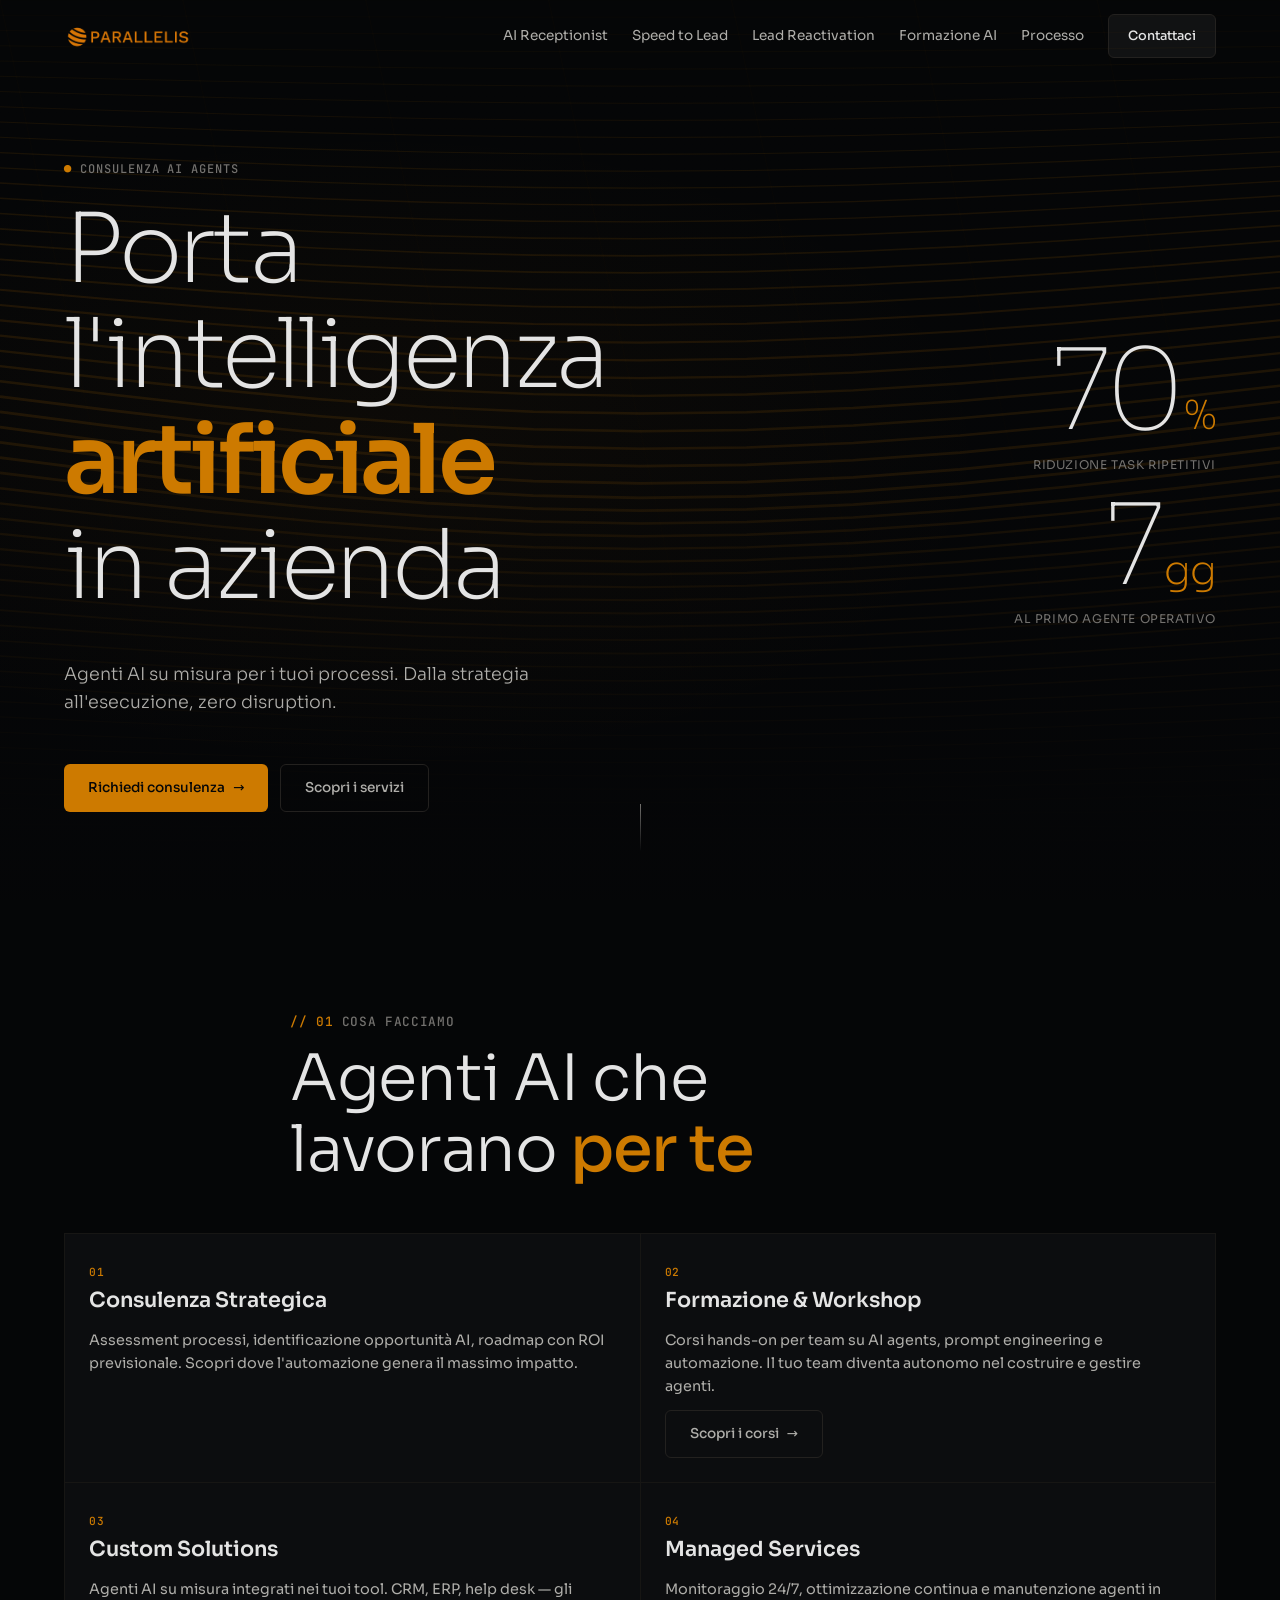
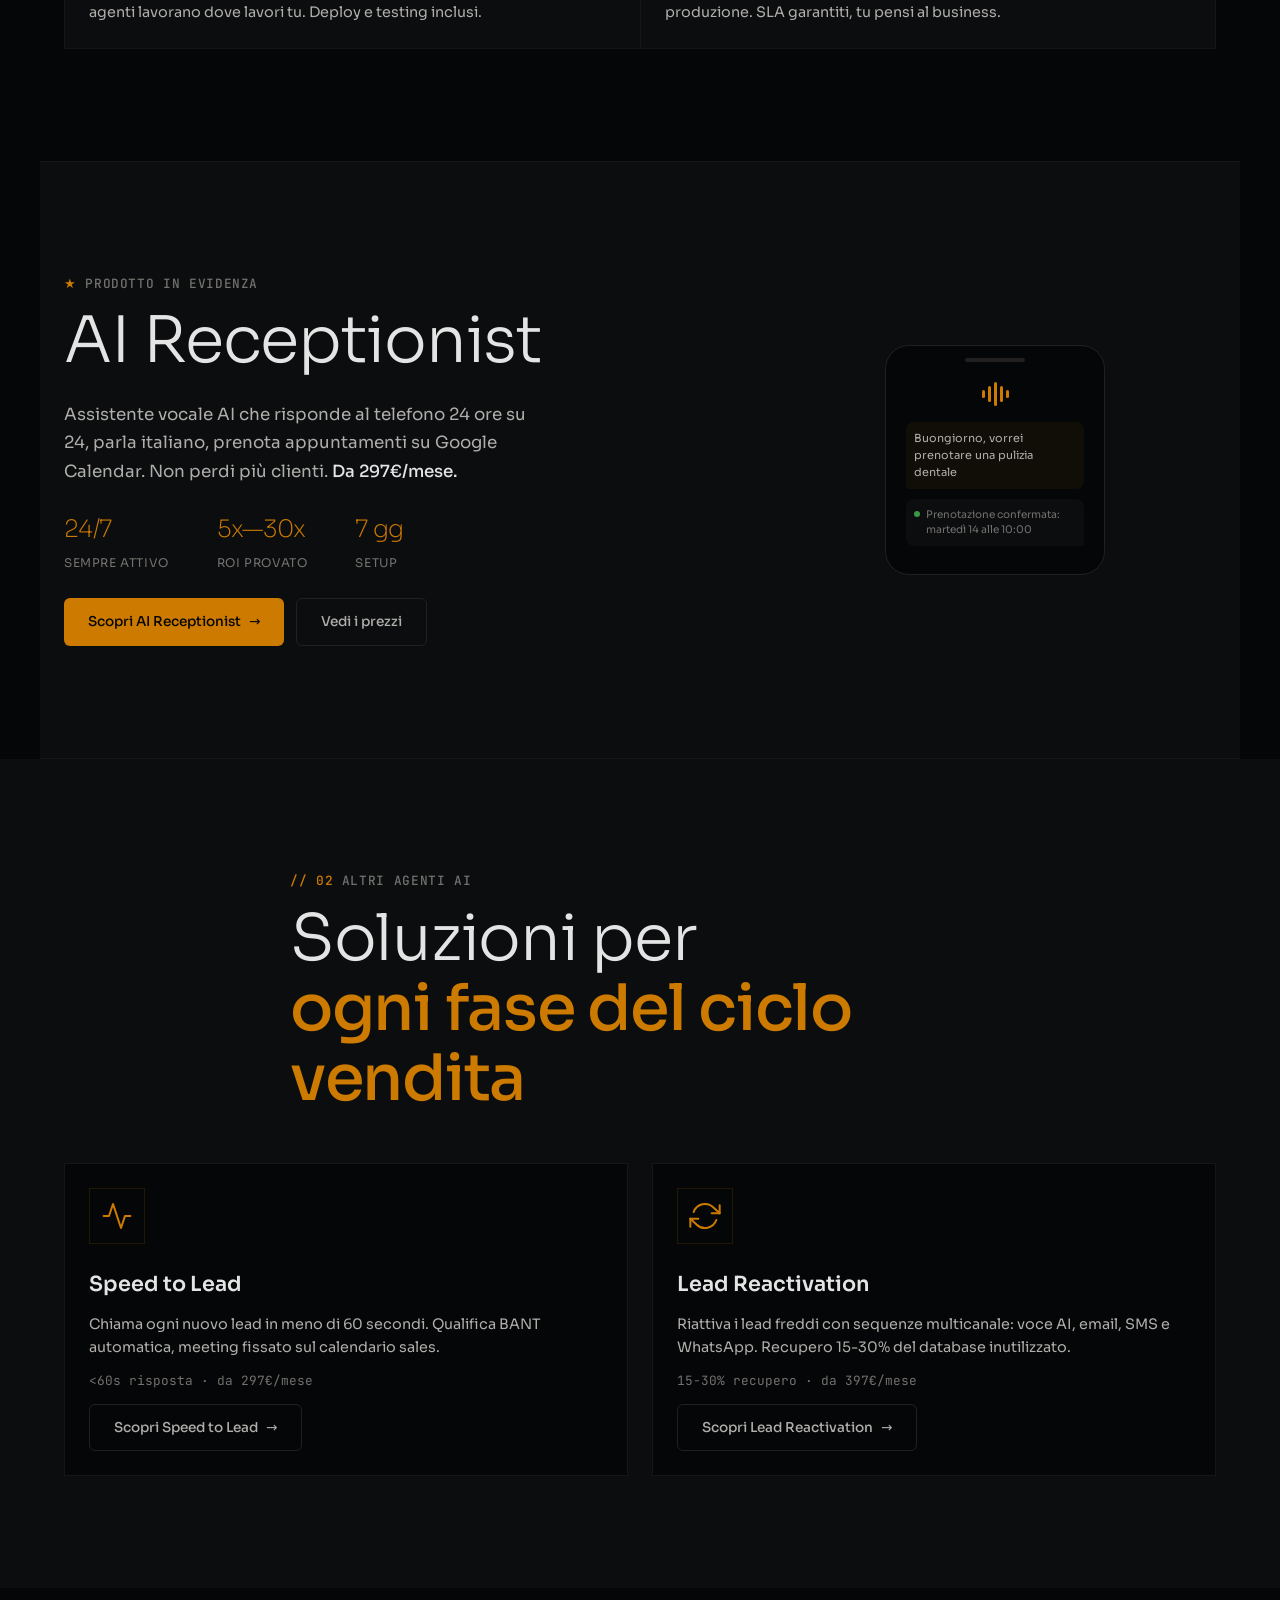
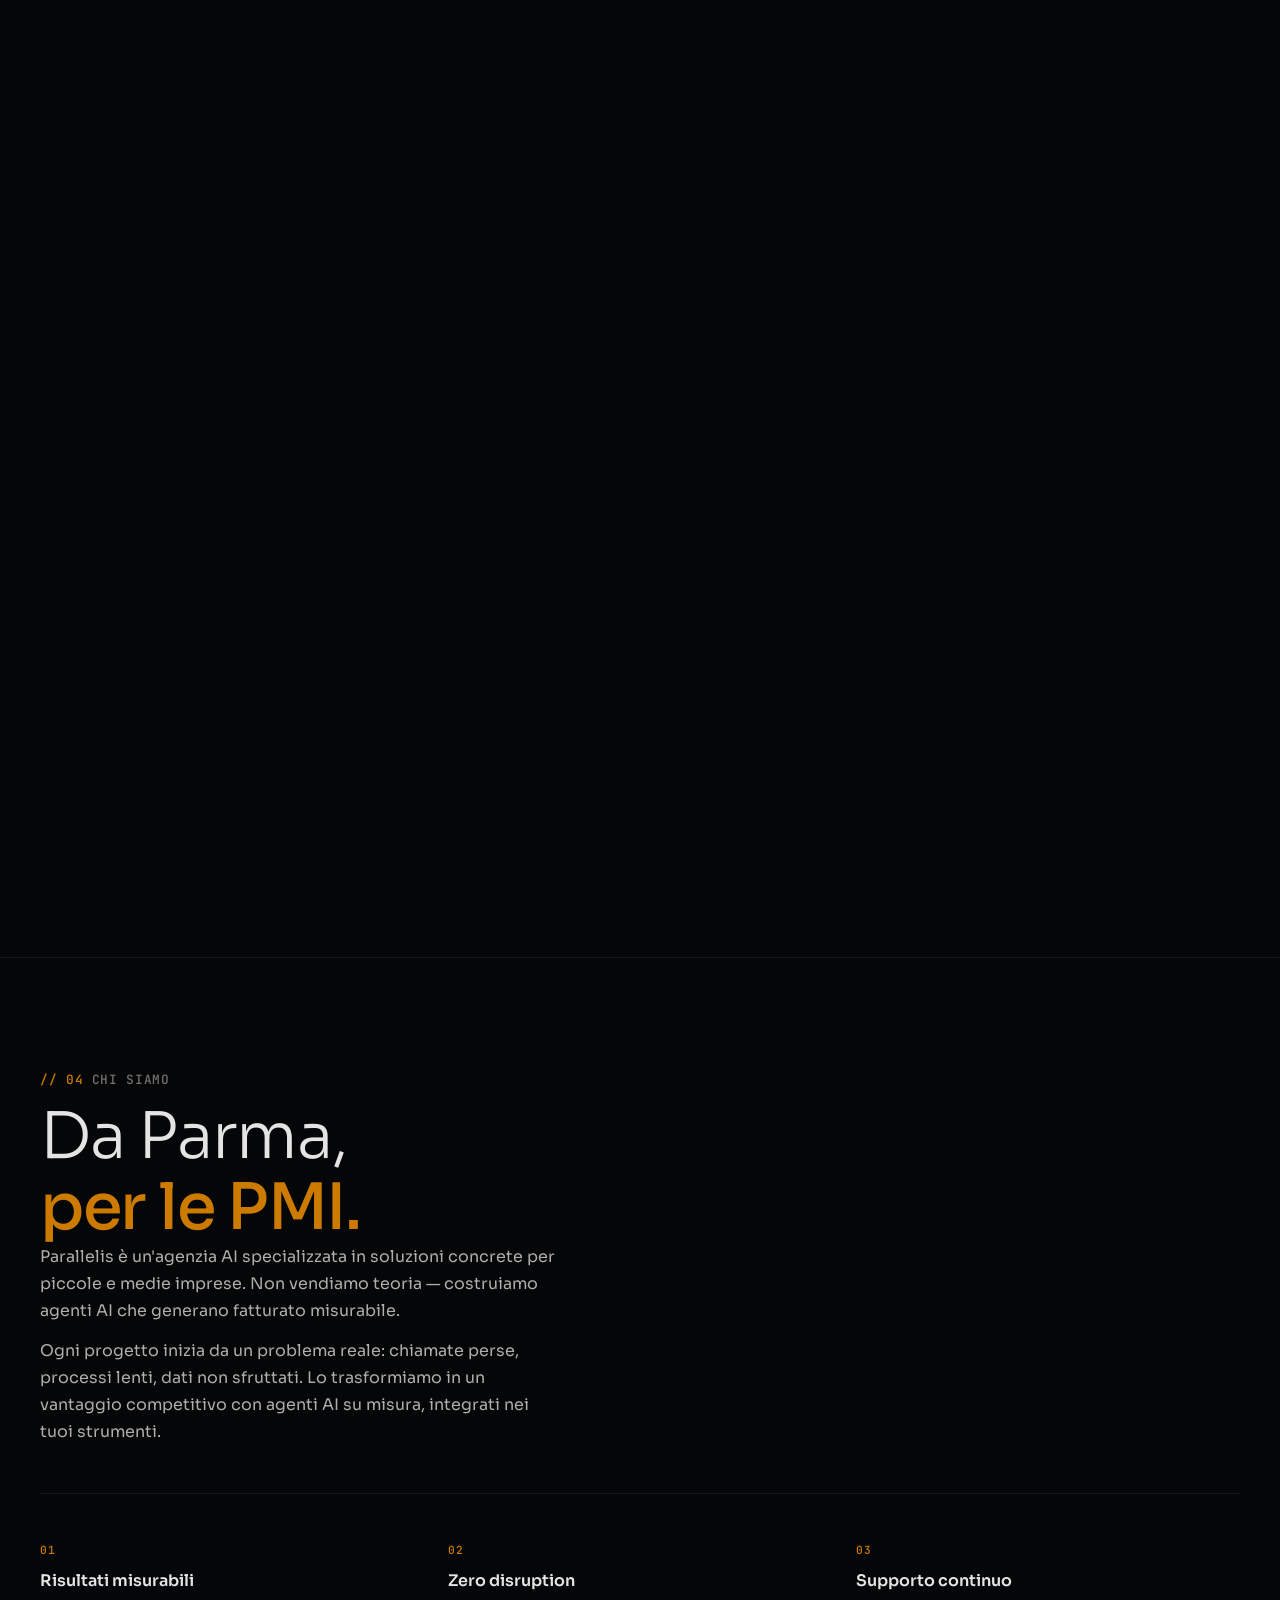
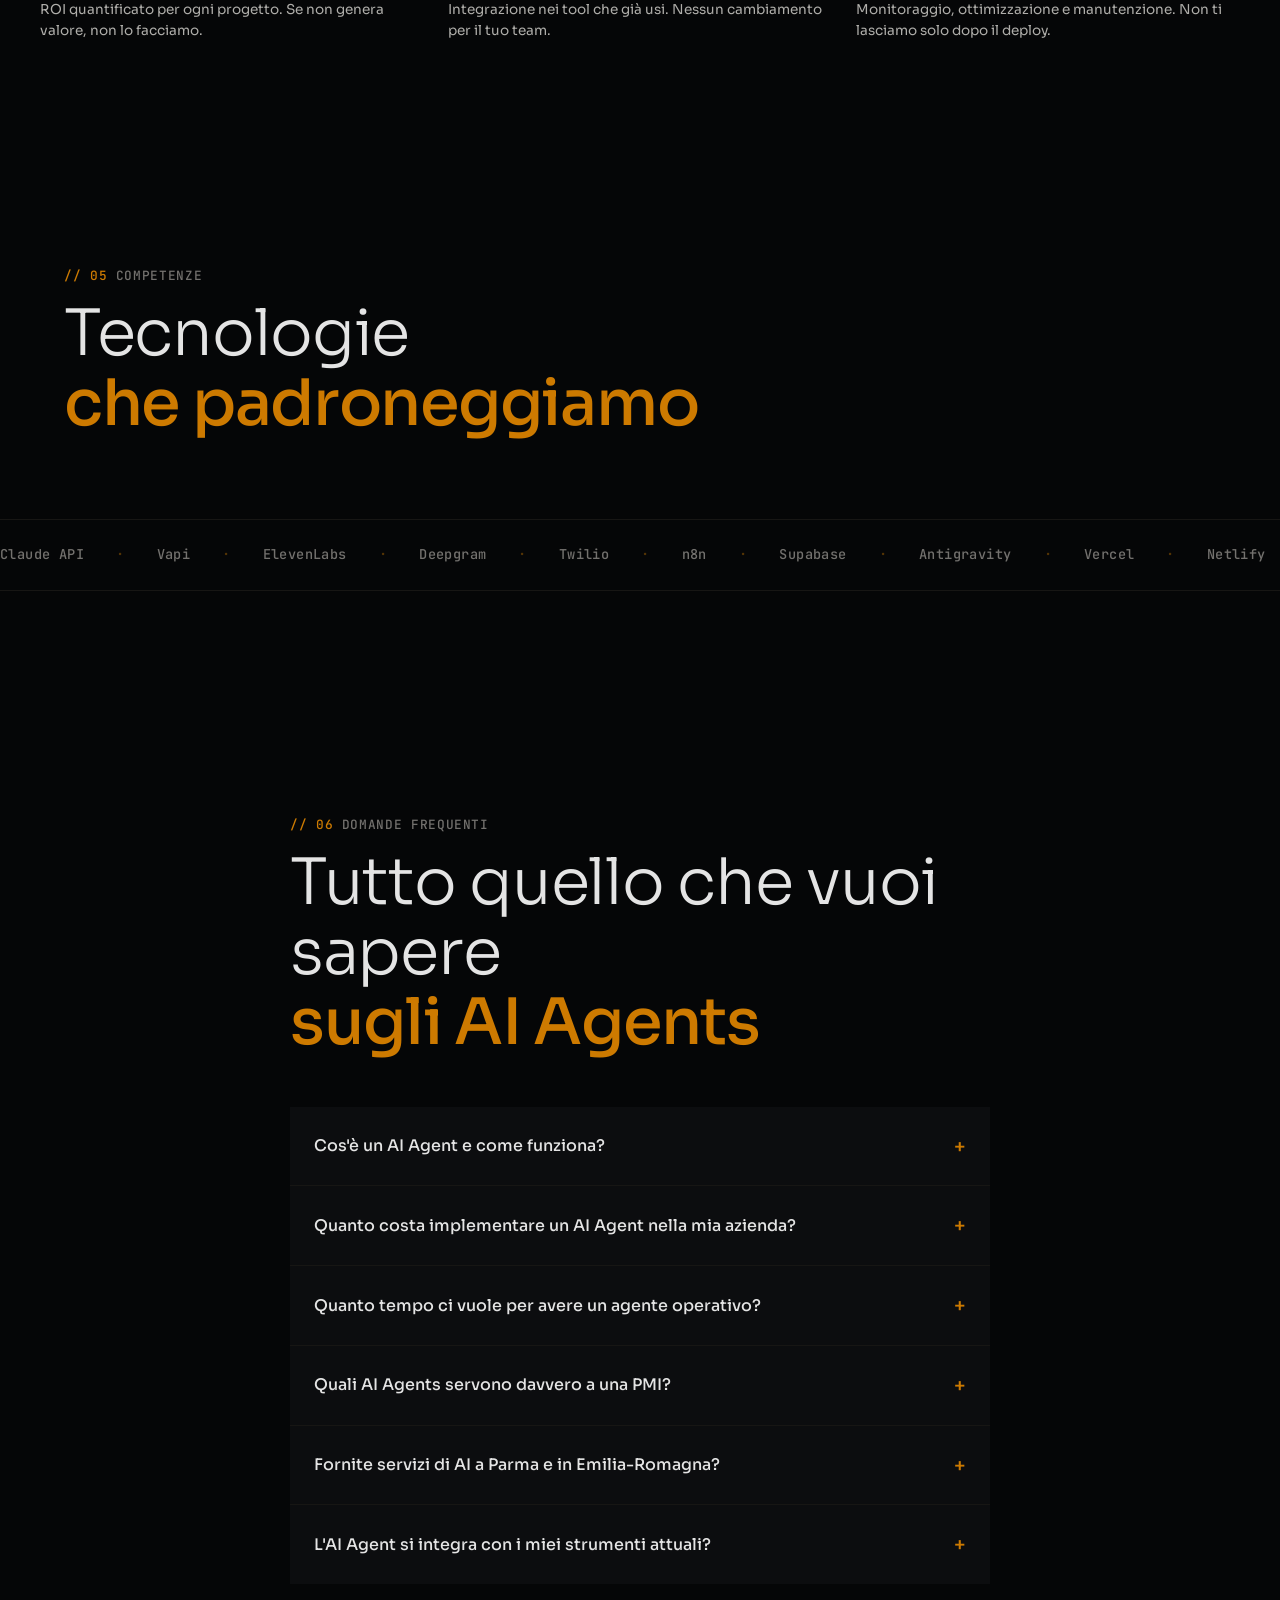
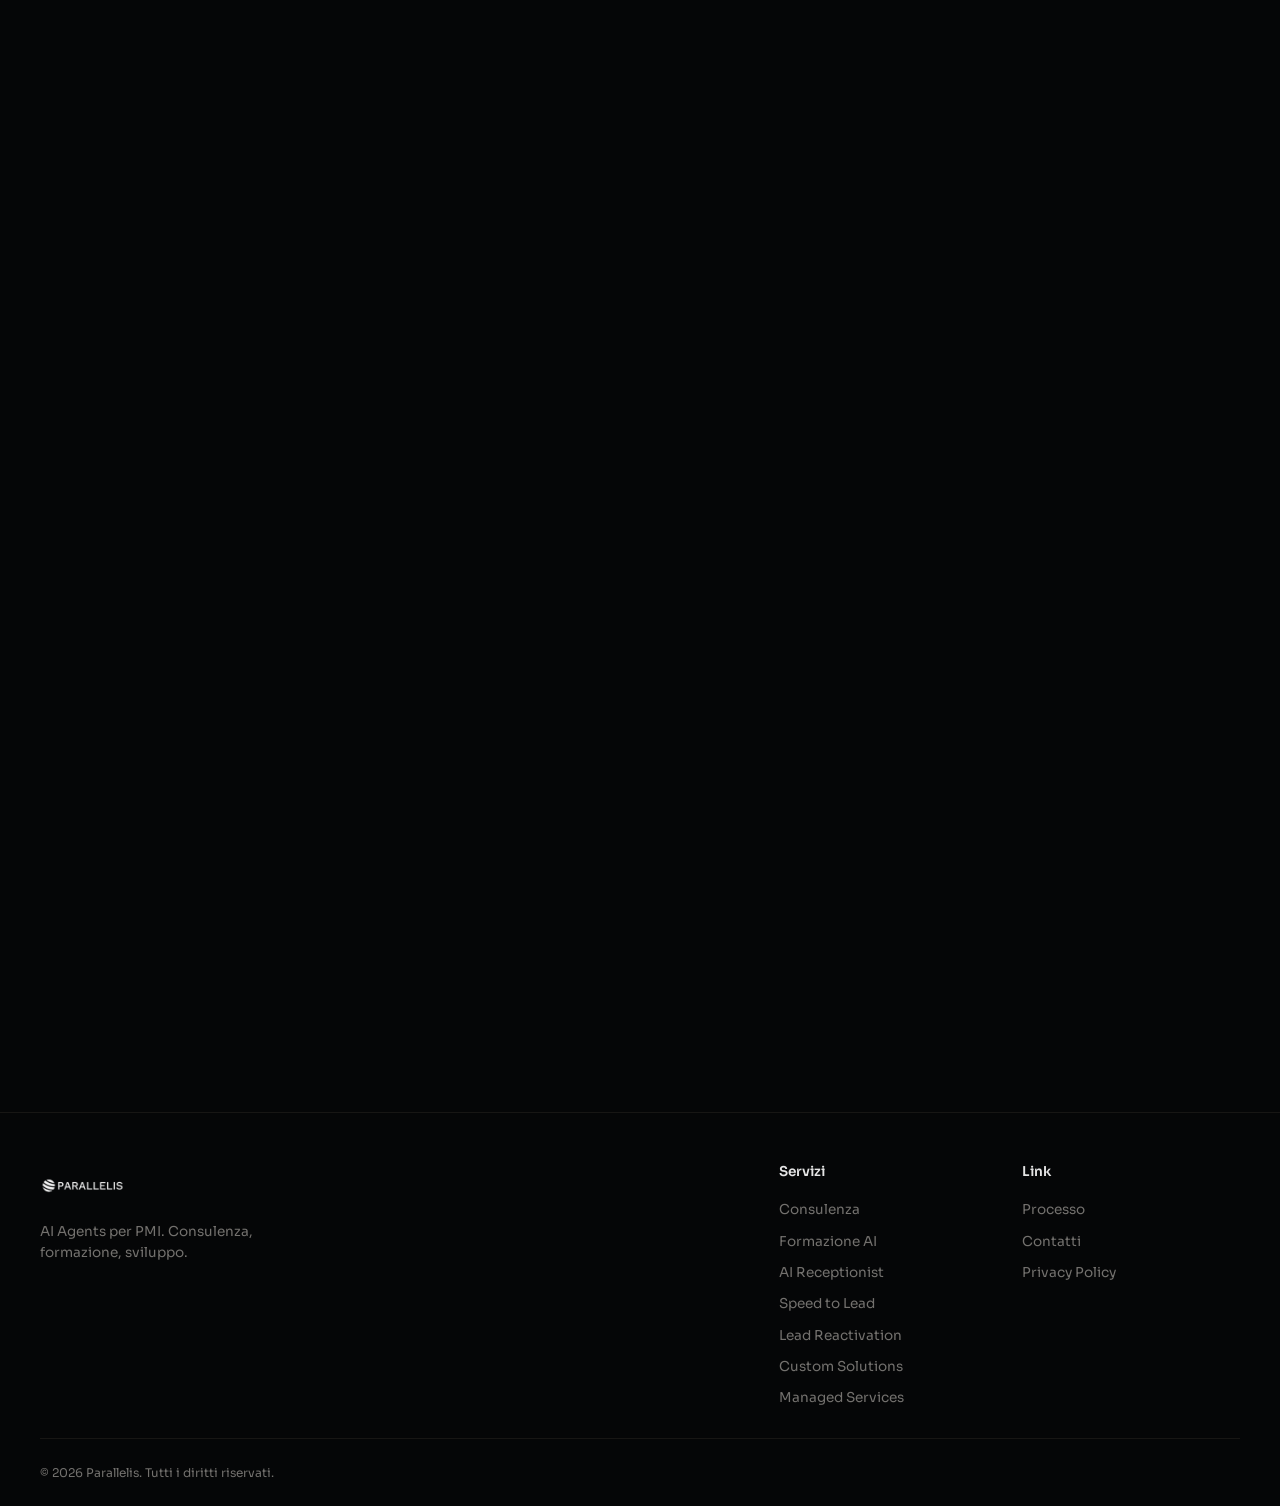
==== commit 2235dd40: "SEO: sitemap, robots.txt, titles, schema LocalBusiness, FAQ, hreflang, extensionless URLs" ====
--- a/index.html
+++ b/index.html
@@ -3,12 +3,14 @@
 <head>
 <meta charset="UTF-8">
 <meta name="viewport" content="width=device-width, initial-scale=1.0">
-<title>Parallelis AI</title>
+<title>Parallelis — Agenti AI per PMI a Parma | Consulenza AI Agents</title>
 <meta name="description" content="Parallelis trasforma i processi aziendali con agenti AI su misura. Consulenza, formazione e custom solutions per PMI a Parma.">
 <meta name="keywords" content="AI agents, consulenza AI, automazione aziendale, agenti intelligenti, formazione AI, custom AI solutions">
 <meta name="author" content="Parallelis">
 <meta name="robots" content="index, follow">
 <link rel="canonical" href="https://parallelis.it">
+<link rel="alternate" hreflang="it" href="https://parallelis.it">
+<link rel="alternate" hreflang="x-default" href="https://parallelis.it">
 
 <meta property="og:title" content="Parallelis — AI Agents per la tua azienda">
 <meta property="og:description" content="Trasforma i processi aziendali con agenti AI su misura. Consulenza, formazione e custom solutions per PMI.">
@@ -23,15 +25,24 @@
 <script type="application/ld+json">
 {
   "@context": "https://schema.org",
-  "@type": "Organization",
+  "@type": "LocalBusiness",
   "name": "Parallelis",
-  "description": "AI Agents consultancy & custom solutions per PMI",
+  "description": "Consulenza AI Agents per PMI. Agenti AI su misura per processi aziendali: AI Receptionist, Speed to Lead, Lead Reactivation, Formazione AI.",
   "url": "https://parallelis.it",
+  "telephone": "+39 0521 000000",
+  "email": "info@parallelis.it",
+  "image": "https://parallelis.it/parallelis-logo-amber.png",
   "address": {
     "@type": "PostalAddress",
+    "streetAddress": "Parma",
     "addressLocality": "Parma",
+    "addressRegion": "PR",
     "addressCountry": "IT"
   },
+  "areaServed": ["Parma", "Reggio Emilia", "Modena", "Emilia-Romagna", "Italia"],
+  "priceRange": "€€",
+  "openingHours": "Mo-Fr 09:00-18:00",
+  "knowsAbout": ["AI Agents", "Intelligenza Artificiale", "Automazione Aziendale", "Voice AI", "Business Automation"],
   "sameAs": []
 }
 </script>
@@ -43,6 +54,54 @@
 <link href="https://fonts.googleapis.com/css2?family=Sora:wght@300;400;500;600;700;800&family=JetBrains+Mono:wght@400;500&display=swap" rel="stylesheet">
 <link rel="stylesheet" href="styles.css">
 <script>document.documentElement.classList.remove('no-js');</script>
+<script type="application/ld+json">
+{
+  "@context": "https://schema.org",
+  "@type": "FAQPage",
+  "mainEntity": [
+    {
+      "@type": "Question",
+      "name": "Cos'è un AI Agent?",
+      "acceptedAnswer": {
+        "@type": "Answer",
+        "text": "Un AI Agent è un sistema basato su intelligenza artificiale che esegue compiti autonomamente: rispondere al telefono, qualificare lead, inviare email, gestire appuntamenti. Lavora 24/7, si integra con i tuoi strumenti (CRM, calendario, ERP) e impara dai risultati."
+      }
+    },
+    {
+      "@type": "Question",
+      "name": "Quanto costa un AI Agent per la mia azienda?",
+      "acceptedAnswer": {
+        "@type": "Answer",
+        "text": "I nostri agenti partono da 297 €/mese per l'AI Receptionist fino a 797 €/mese per soluzioni multicanale complete. Il setup varia da 2.000 € a 5.000 € a seconda della complessità. Ogni progetto include consulenza iniziale, integrazione e supporto continuo."
+      }
+    },
+    {
+      "@type": "Question",
+      "name": "Quanto tempo ci vuole per implementare un AI Agent?",
+      "acceptedAnswer": {
+        "@type": "Answer",
+        "text": "Un AI Agent base (come l'AI Receptionist) è operativo in 7 giorni. Soluzioni più complesse richiedono 3-6 settimane, incluse integrazioni CRM, personalizzazione e test in ambiente reale."
+      }
+    },
+    {
+      "@type": "Question",
+      "name": "Quali AI Agents servono a una PMI?",
+      "acceptedAnswer": {
+        "@type": "Answer",
+        "text": "Le PMI traggono maggior beneficio da: AI Receptionist (rispondere al telefono 24/7), Speed to Lead Agent (chiamare i lead in 60 secondi), Lead Reactivation Agent (riattivare contatti freddi) e Formazione AI per team su strumenti di AI generativa."
+      }
+    },
+    {
+      "@type": "Question",
+      "name": "Parallelis lavora anche a Parma?",
+      "acceptedAnswer": {
+        "@type": "Answer",
+        "text": "Sì, siamo a Parma e serviamo PMI in tutta l'Emilia-Romagna e Italia. Offriamo consulenza in presenza per aziende di Parma, Reggio Emilia e Modena, e supporto da remoto su tutto il territorio nazionale."
+      }
+    }
+  ]
+}
+</script>
 </head>
 <body>
 
@@ -54,10 +113,10 @@
       <img src="parallelis-logo-amber.png" alt="Parallelis" class="logo-img" width="240" height="135">
     </a>
     <div class="nav-links" id="nav-menu">
-      <a href="ai-receptionist.html">AI Receptionist</a>
-      <a href="speed-to-lead-agent.html">Speed to Lead</a>
-      <a href="lead-reactivation-agent.html">Lead Reactivation</a>
-      <a href="formazione-ai.html">Formazione AI</a>
+      <a href="/ai-receptionist">AI Receptionist</a>
+      <a href="/speed-to-lead-agent">Speed to Lead</a>
+      <a href="/lead-reactivation-agent">Lead Reactivation</a>
+      <a href="/formazione-ai">Formazione AI</a>
       <a href="#processo">Processo</a>
       <a href="#contatto" class="btn btn--nav">Contattaci</a>
     </div>
@@ -139,7 +198,7 @@
         <p class="service-desc">
           Corsi hands-on per team su AI agents, prompt engineering e automazione. Il tuo team diventa autonomo nel costruire e gestire agenti.
         </p>
-        <a href="formazione-ai.html" class="btn btn--ghost" style="margin-top:var(--space-sm)">
+        <a href="/formazione-ai" class="btn btn--ghost" style="margin-top:var(--space-sm)">
           Scopri i corsi <span class="btn-arrow">→</span>
         </a>
       </article>
@@ -190,11 +249,11 @@
           </div>
         </div>
         <div class="fp-actions">
-          <a href="ai-receptionist.html" class="btn btn--primary">
+          <a href="/ai-receptionist" class="btn btn--primary">
             Scopri AI Receptionist
             <span class="btn-arrow">→</span>
           </a>
-          <a href="ai-receptionist.html#prezzi" class="btn btn--ghost">Vedi i prezzi</a>
+          <a href="/ai-receptionist#prezzi" class="btn btn--ghost">Vedi i prezzi</a>
         </div>
       </div>
       <div class="fp-visual" aria-hidden="true">
@@ -242,7 +301,7 @@
           <span>·</span>
           <span>da 297€/mese</span>
         </div>
-        <a href="speed-to-lead-agent.html" class="btn btn--ghost">
+        <a href="/speed-to-lead-agent" class="btn btn--ghost">
           Scopri Speed to Lead
           <span class="btn-arrow">→</span>
         </a>
@@ -265,7 +324,7 @@
           <span>·</span>
           <span>da 397€/mese</span>
         </div>
-        <a href="lead-reactivation-agent.html" class="btn btn--ghost">
+        <a href="/lead-reactivation-agent" class="btn btn--ghost">
           Scopri Lead Reactivation
           <span class="btn-arrow">→</span>
         </a>
@@ -418,10 +477,60 @@
     </div>
   </section>
 
+  <section class="faq" id="faq">
+    <div class="section-header">
+      <p class="section-eyebrow">
+        <span class="mono-accent">// 06</span> Domande frequenti
+      </p>
+      <h2 class="section-title">
+        Tutto quello che vuoi sapere<br>
+        <span class="text-accent">sugli AI Agents</span>
+      </h2>
+    </div>
+    <div class="faq-list">
+      <details class="faq-item" name="faq">
+        <summary class="faq-question">Cos'è un AI Agent e come funziona?</summary>
+        <div class="faq-answer">
+          Un AI Agent è un sistema basato su intelligenza artificiale che esegue compiti autonomamente: rispondere al telefono, qualificare lead, inviare email, gestire appuntamenti. Lavora 24/7, si integra con i tuoi strumenti (CRM, calendario, ERP) e impara dai risultati. Non serve un team IT — lo configuriamo noi in pochi giorni.
+        </div>
+      </details>
+      <details class="faq-item" name="faq">
+        <summary class="faq-question">Quanto costa implementare un AI Agent nella mia azienda?</summary>
+        <div class="faq-answer">
+          I nostri agenti partono da <strong>297 €/mese</strong> per l'AI Receptionist fino a <strong>797 €/mese</strong> per soluzioni multicanale complete. Il setup varia da 2.000 € a 5.000 € a seconda della complessità. Ogni progetto include consulenza iniziale, integrazione e supporto continuo. Il ROI è tipicamente 5x—30x.
+        </div>
+      </details>
+      <details class="faq-item" name="faq">
+        <summary class="faq-question">Quanto tempo ci vuole per avere un agente operativo?</summary>
+        <div class="faq-answer">
+          Un AI Agent base (come l'AI Receptionist) è operativo in <strong>7 giorni</strong>. Soluzioni più complesse richiedono 3-6 settimane, incluse integrazioni CRM, personalizzazione e test in ambiente reale. Durante la prima settimana facciamo assessment, sviluppiamo l'agente e lo testiamo con i tuoi dati.
+        </div>
+      </details>
+      <details class="faq-item" name="faq">
+        <summary class="faq-question">Quali AI Agents servono davvero a una PMI?</summary>
+        <div class="faq-answer">
+          Le PMI traggono maggior beneficio da quattro tipi di agenti: <strong>AI Receptionist</strong> (rispondere al telefono 24/7 senza perdere chiamate), <strong>Speed to Lead Agent</strong> (chiamare i nuovi lead in meno di 60 secondi), <strong>Lead Reactivation Agent</strong> (riattivare i contatti freddi con sequenze multicanale) e <strong>Formazione AI</strong> per formare il team su strumenti di AI generativa.
+        </div>
+      </details>
+      <details class="faq-item" name="faq">
+        <summary class="faq-question">Fornite servizi di AI a Parma e in Emilia-Romagna?</summary>
+        <div class="faq-answer">
+          Certamente. Siamo <strong>a Parma</strong> e serviamo PMI in tutta l'Emilia-Romagna e Italia. Offriamo consulenza in presenza per aziende di Parma, Reggio Emilia, Modena e provincia, e supporto da remoto su tutto il territorio nazionale. Ogni progetto può partire con un incontro conoscitivo senza impegno.
+        </div>
+      </details>
+      <details class="faq-item" name="faq">
+        <summary class="faq-question">L'AI Agent si integra con i miei strumenti attuali?</summary>
+        <div class="faq-answer">
+          Sì, i nostri agenti si integrano con CRM (Salesforce, HubSpot, Zoho), Google Calendar, Outlook, WhatsApp Business, email, Slack e molti altri strumenti. Se usi un software specifico, lo valutiamo nella fase di assessment e costruiamo l'integrazione su misura.
+        </div>
+      </details>
+    </div>
+  </section>
+
   <section class="contact" id="contatto">
     <div class="section-header">
         <p class="section-eyebrow">
-          <span class="mono-accent">// 06</span> Parliamone
+          <span class="mono-accent">// 07</span> Parliamone
         </p>
       <h2 class="section-title">
         Pronto a portare<br>
@@ -440,9 +549,9 @@
             <svg width="16" height="16" viewBox="0 0 24 24" fill="none" stroke="currentColor" stroke-width="1.5"><path d="M21 10c0 7-9 13-9 13s-9-6-9-13a9 9 0 0 1 18 0z"/><circle cx="12" cy="10" r="3"/></svg>
             Parma, Italia
           </p>
-          <a href="mailto:info@parallelis.ai" class="contact-email">
+          <a href="mailto:info@parallelis.it" class="contact-email">
             <svg width="16" height="16" viewBox="0 0 24 24" fill="none" stroke="currentColor" stroke-width="1.5"><path d="M4 4h16c1.1 0 2 .9 2 2v12c0 1.1-.9 2-2 2H4c-1.1 0-2-.9-2-2V6c0-1.1.9-2 2-2z"/><polyline points="22,6 12,13 2,6"/></svg>
-            info@parallelis.ai
+            info@parallelis.it
           </a>
         </div>
       </div>
@@ -487,10 +596,10 @@
       <nav class="footer-col" aria-label="Servizi">
         <h4>Servizi</h4>
         <a href="#servizi">Consulenza</a>
-        <a href="formazione-ai.html">Formazione AI</a>
-        <a href="ai-receptionist.html">AI Receptionist</a>
-        <a href="speed-to-lead-agent.html">Speed to Lead</a>
-        <a href="lead-reactivation-agent.html">Lead Reactivation</a>
+        <a href="/formazione-ai">Formazione AI</a>
+        <a href="/ai-receptionist">AI Receptionist</a>
+        <a href="/speed-to-lead-agent">Speed to Lead</a>
+        <a href="/lead-reactivation-agent">Lead Reactivation</a>
         <a href="#servizi">Custom Solutions</a>
         <a href="#servizi">Managed Services</a>
       </nav>
@@ -498,7 +607,7 @@
         <h4>Link</h4>
         <a href="#processo">Processo</a>
         <a href="#contatto">Contatti</a>
-        <a href="mailto:info@parallelis.ai?subject=Privacy">Privacy Policy</a>
+        <a href="mailto:info@parallelis.it?subject=Privacy">Privacy Policy</a>
       </nav>
     </div>
   </div>
--- a/styles.css
+++ b/styles.css
@@ -954,6 +954,69 @@
   100% { transform: translateX(-50%); }
 }
 
+/* --- FAQ --- */
+.faq {
+  max-width: var(--max-width);
+  margin: 0 auto;
+}
+
+.faq-list {
+  max-width: 700px;
+  margin: 0 auto;
+  display: flex;
+  flex-direction: column;
+  gap: 1px;
+  background: var(--border-light);
+}
+
+.faq-item {
+  background: var(--surface);
+  cursor: pointer;
+}
+
+.faq-question {
+  display: flex;
+  align-items: center;
+  justify-content: space-between;
+  gap: var(--space-sm);
+  padding: var(--space-md);
+  font-family: var(--font-display);
+  font-size: 1rem;
+  font-weight: 500;
+  color: var(--text);
+  cursor: pointer;
+  list-style: none;
+}
+
+.faq-question::-webkit-details-marker {
+  display: none;
+}
+
+.faq-question::after {
+  content: '+';
+  font-family: var(--font-mono);
+  font-size: 1.2rem;
+  color: var(--accent);
+  flex-shrink: 0;
+  transition: transform 0.2s var(--ease-out-quart);
+}
+
+details[open] .faq-question::after {
+  transform: rotate(45deg);
+}
+
+.faq-answer {
+  padding: 0 var(--space-md) var(--space-md);
+  font-size: 0.9rem;
+  color: var(--text-secondary);
+  line-height: 1.7;
+}
+
+.faq-answer strong {
+  color: var(--text);
+  font-weight: 500;
+}
+
 /* --- Contact --- */
 .contact {
   max-width: var(--max-width);
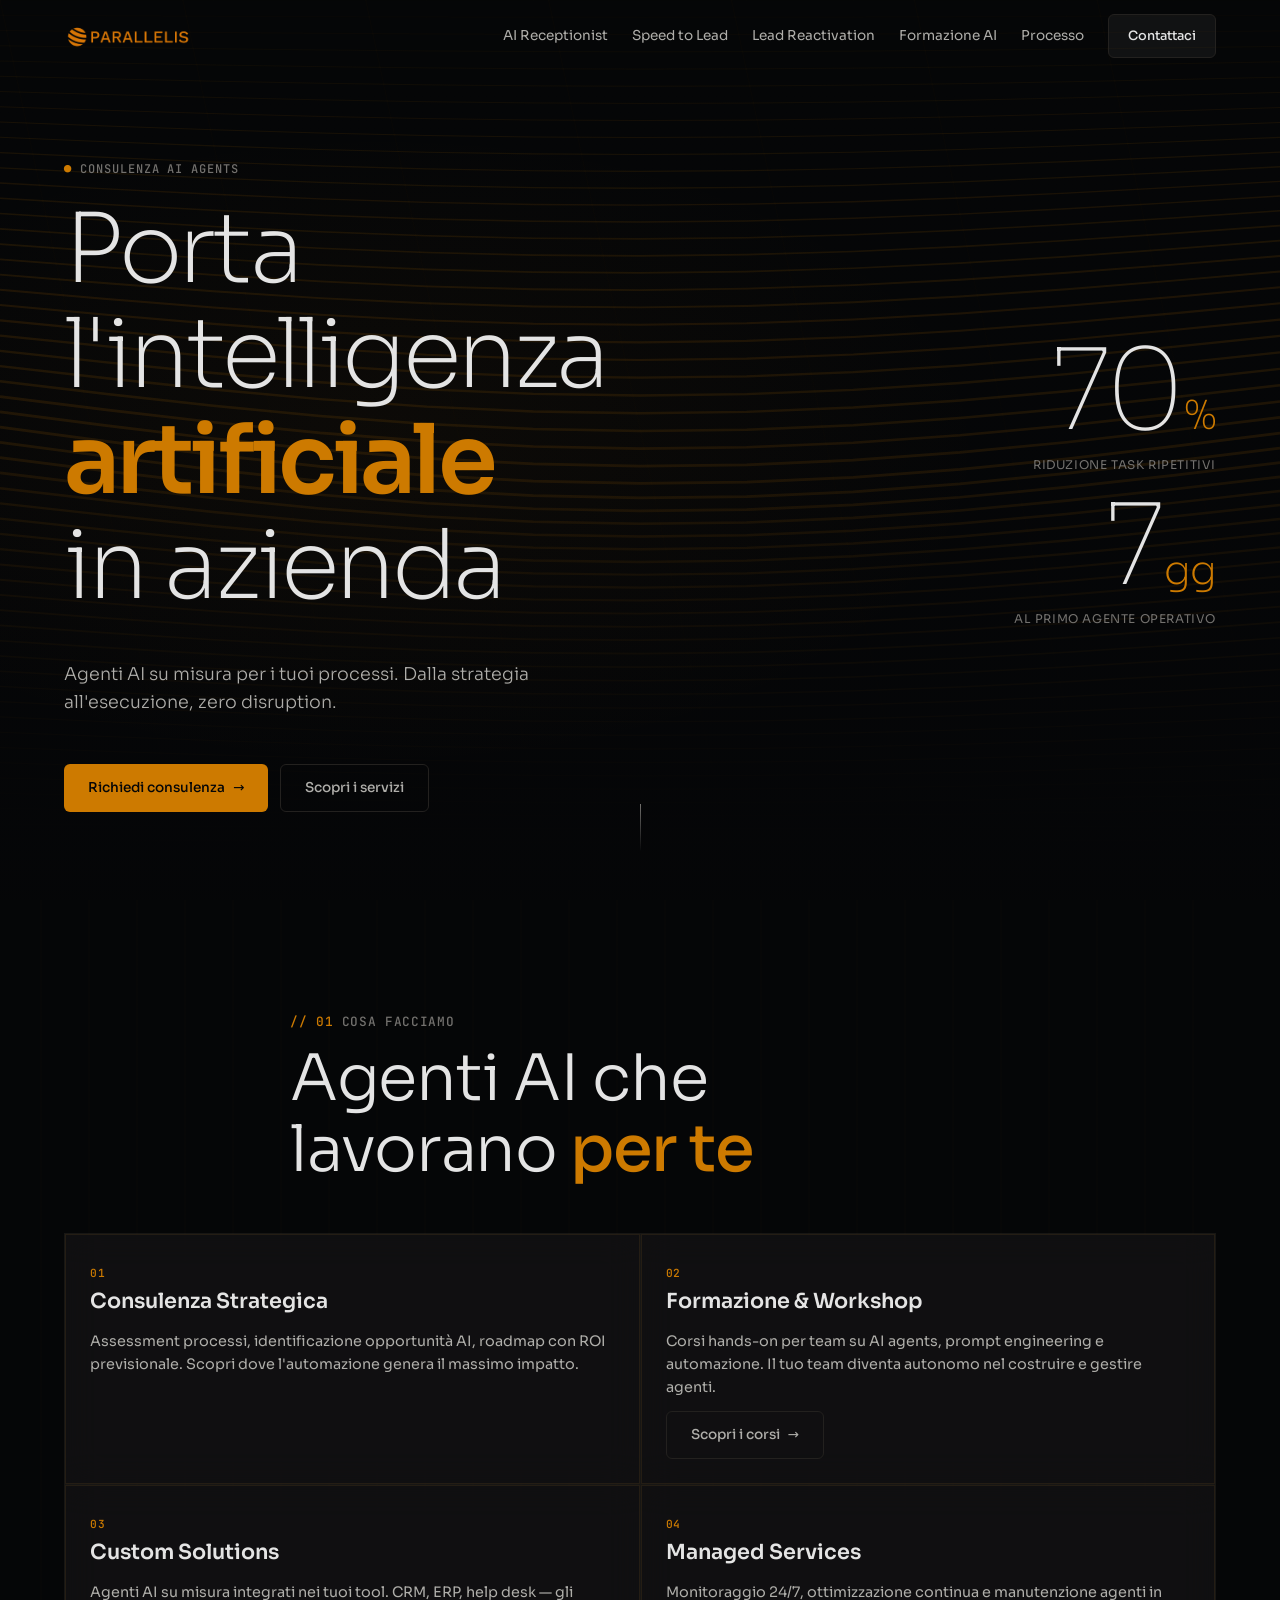
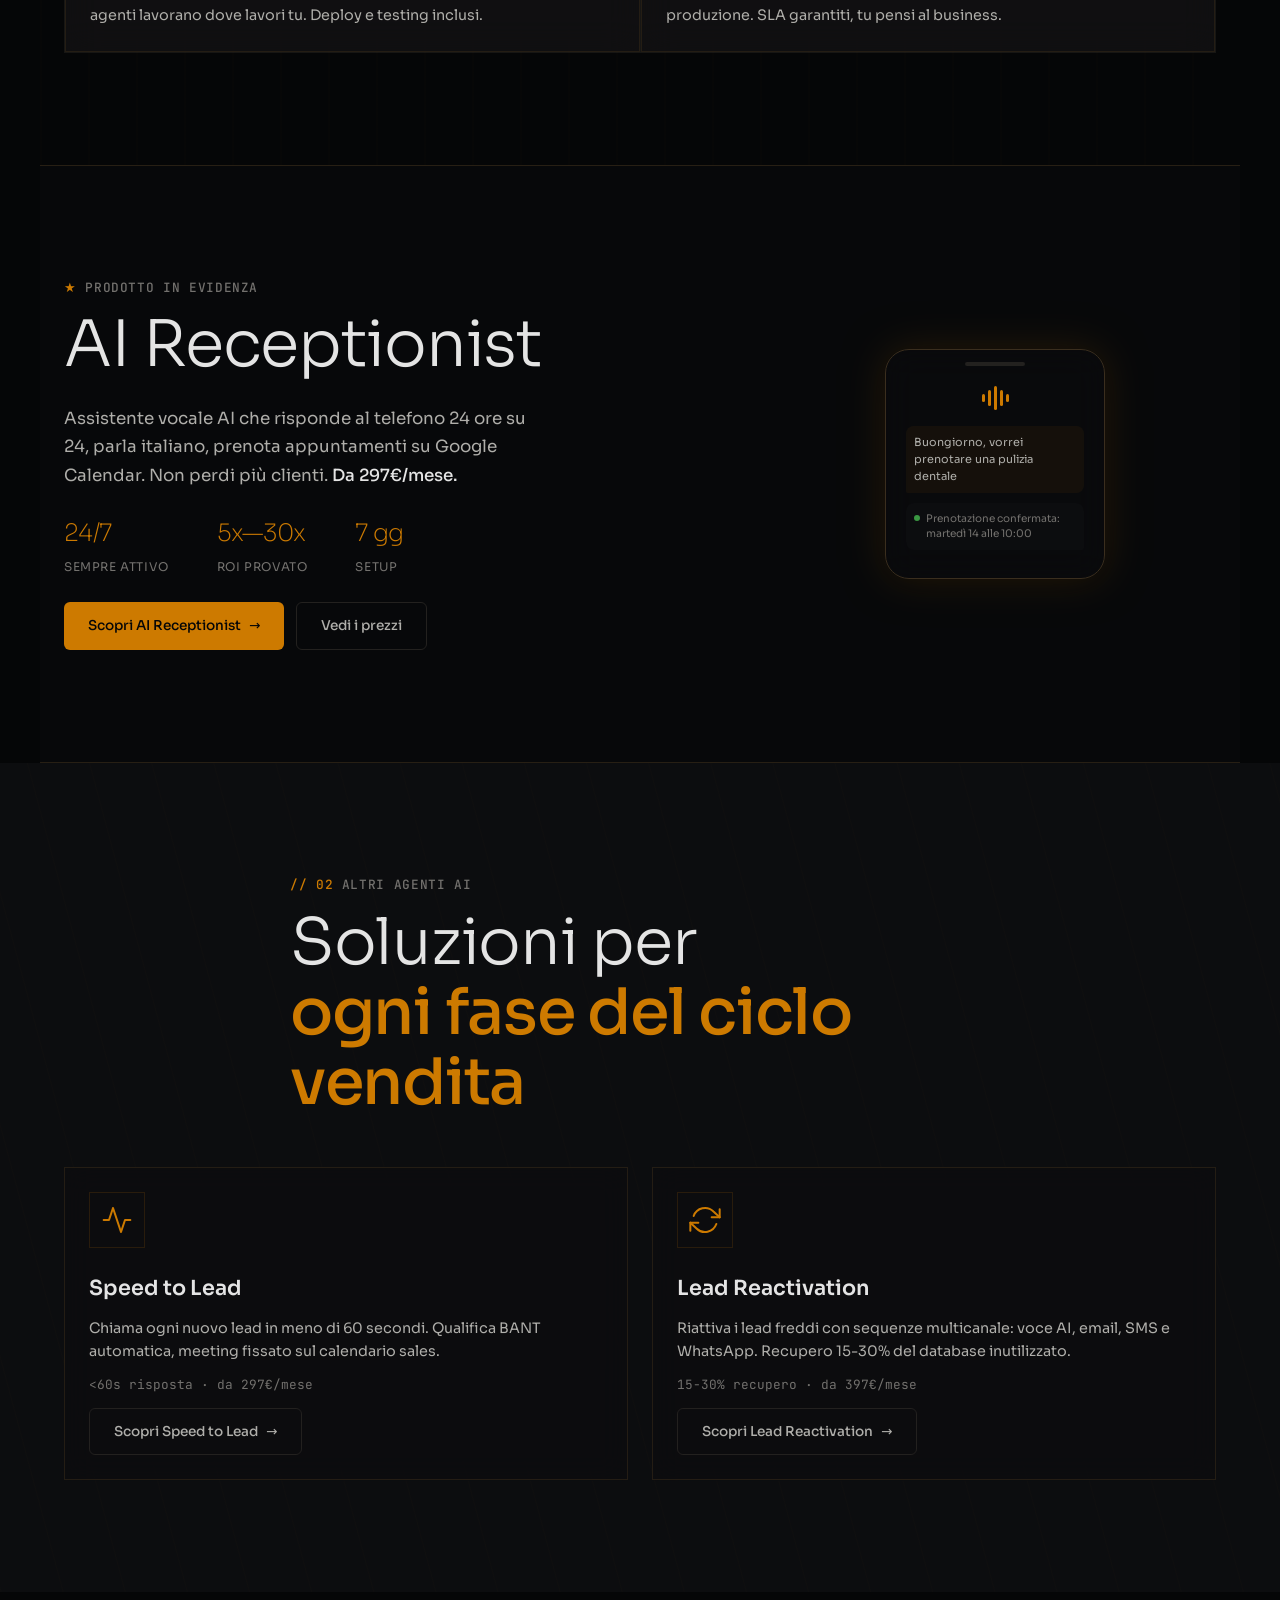
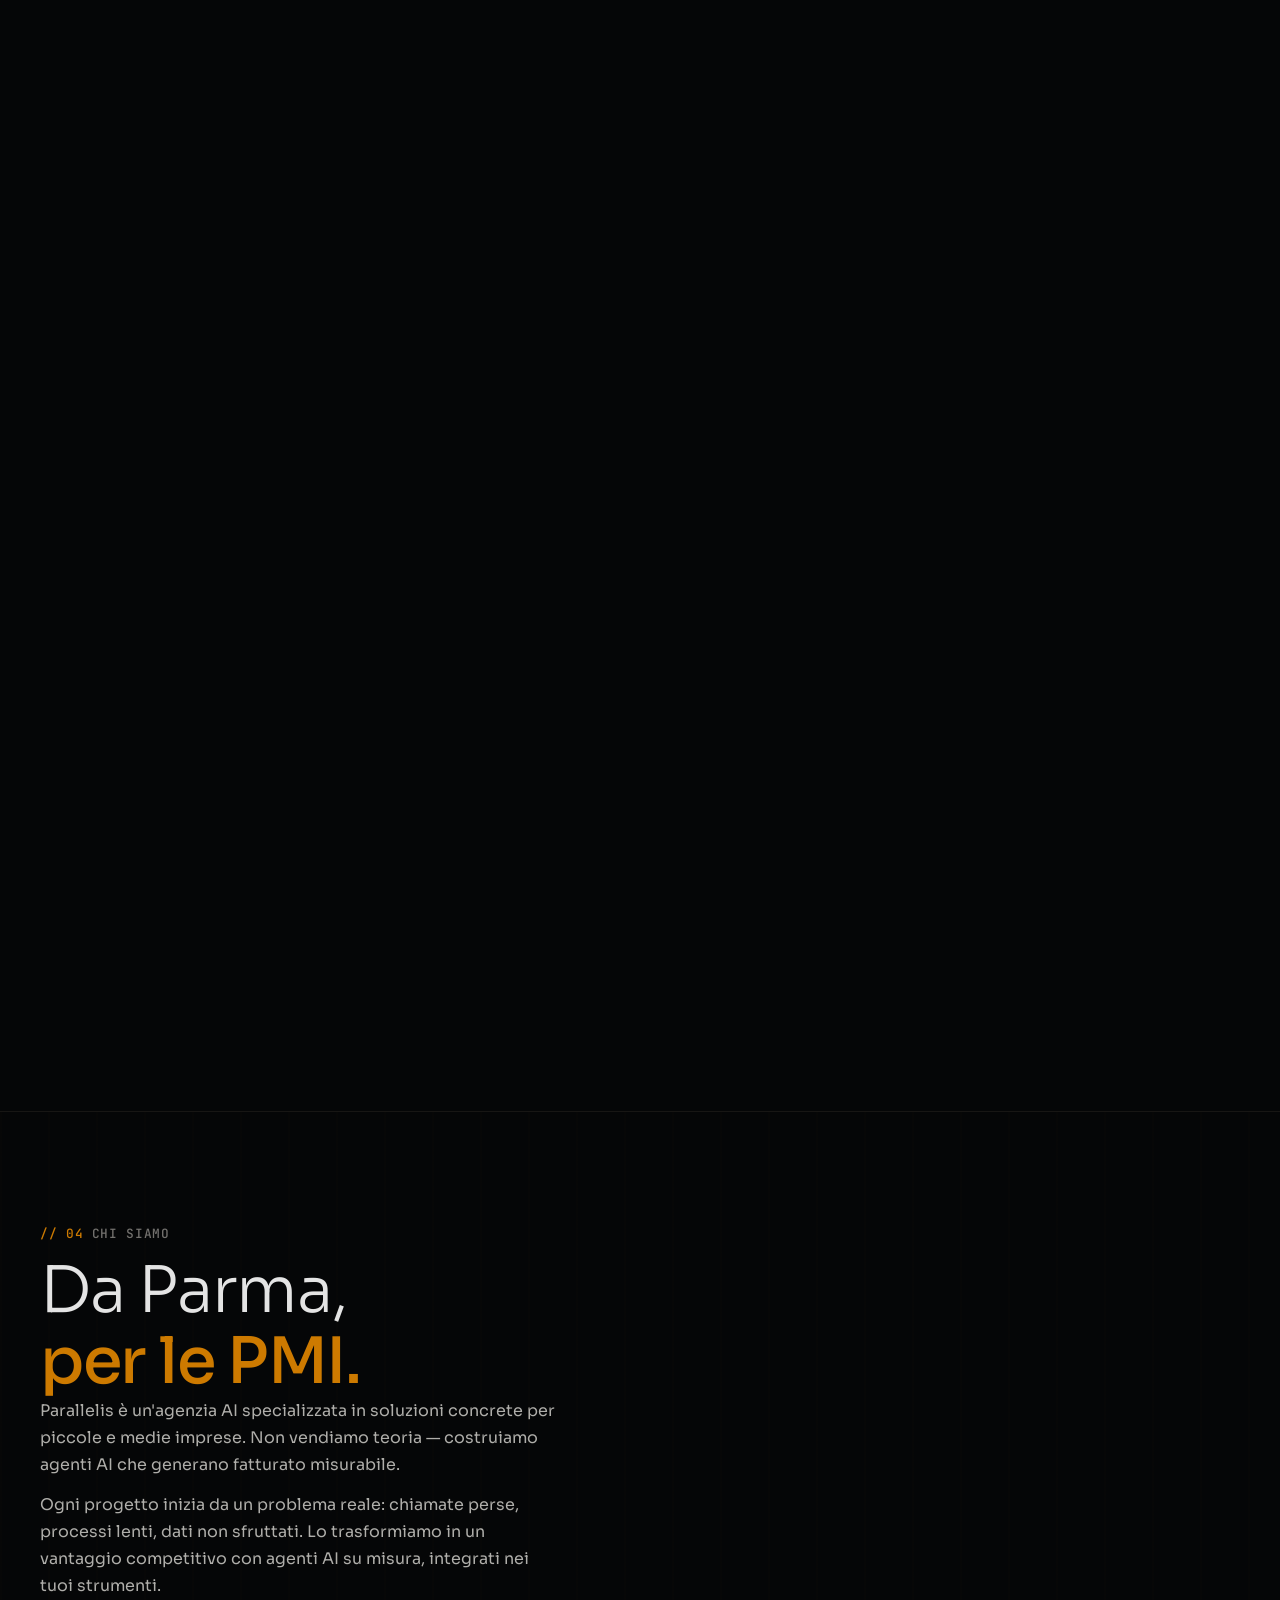
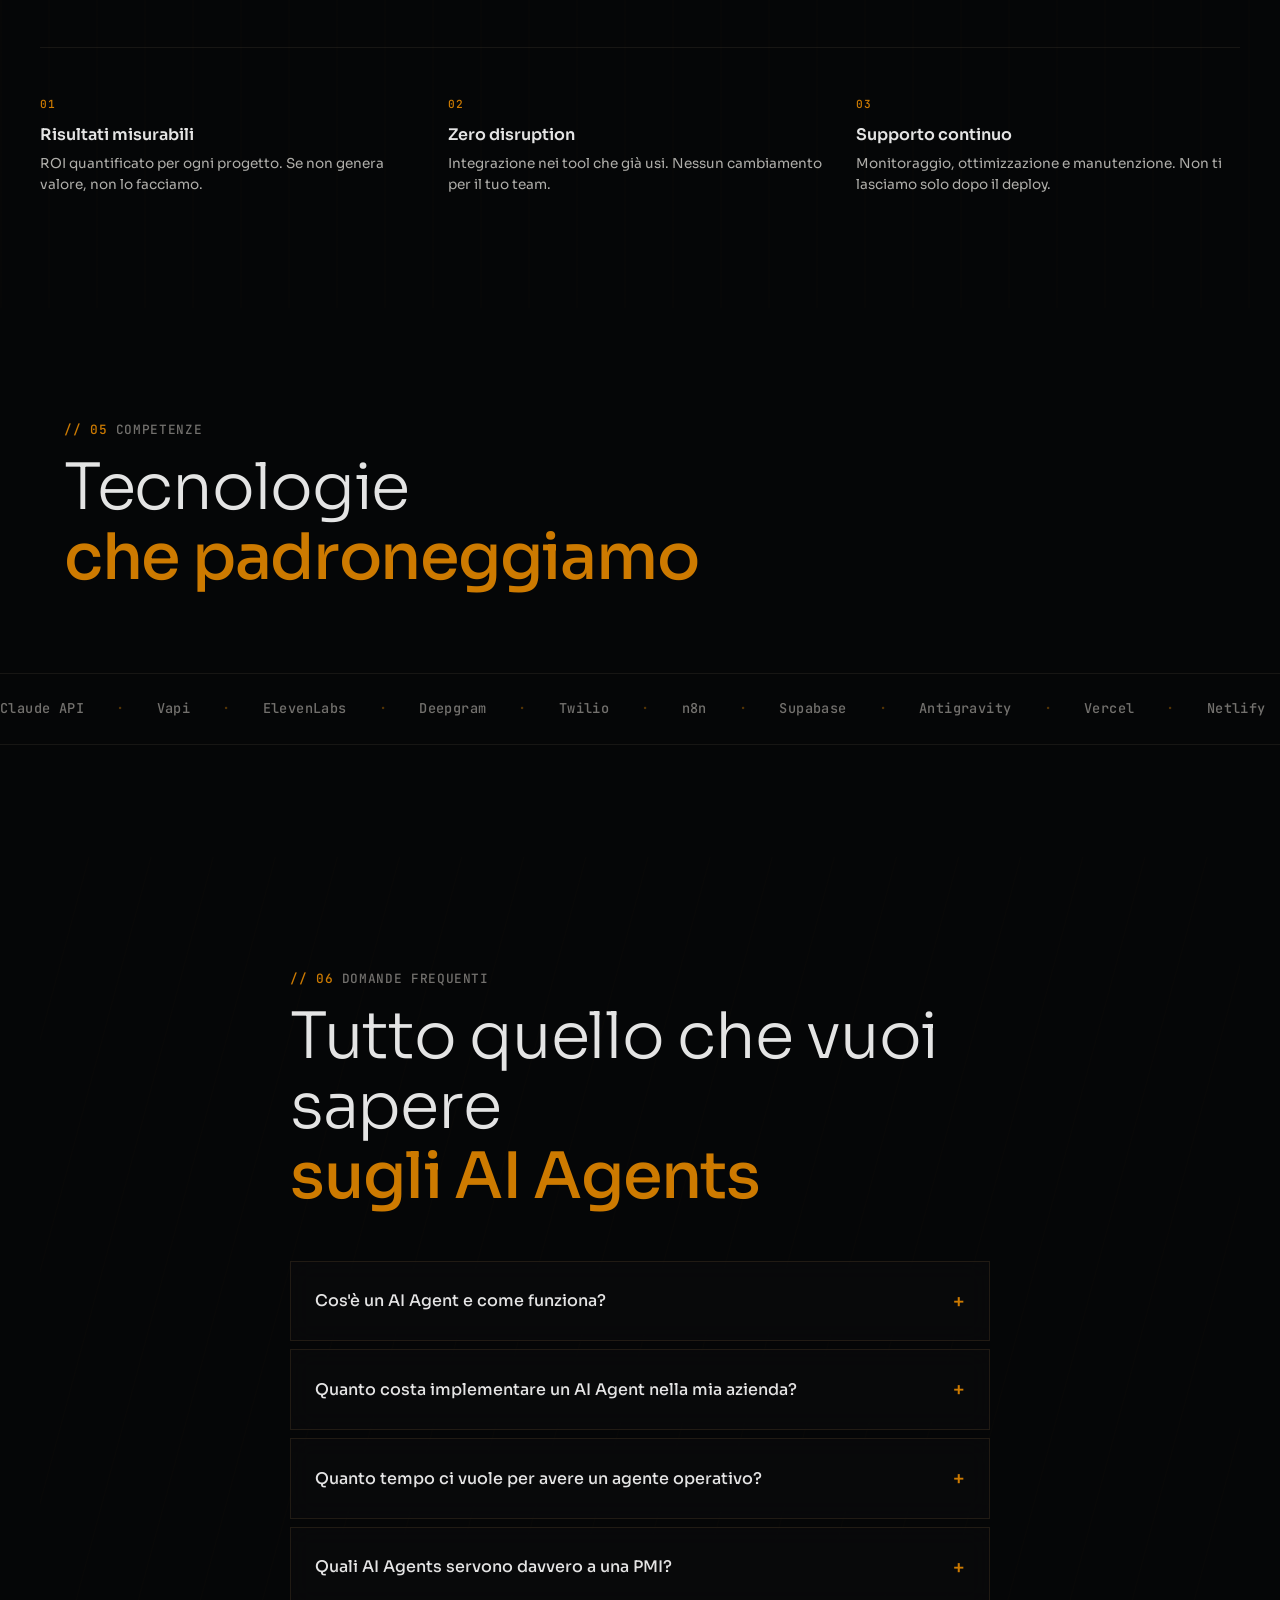
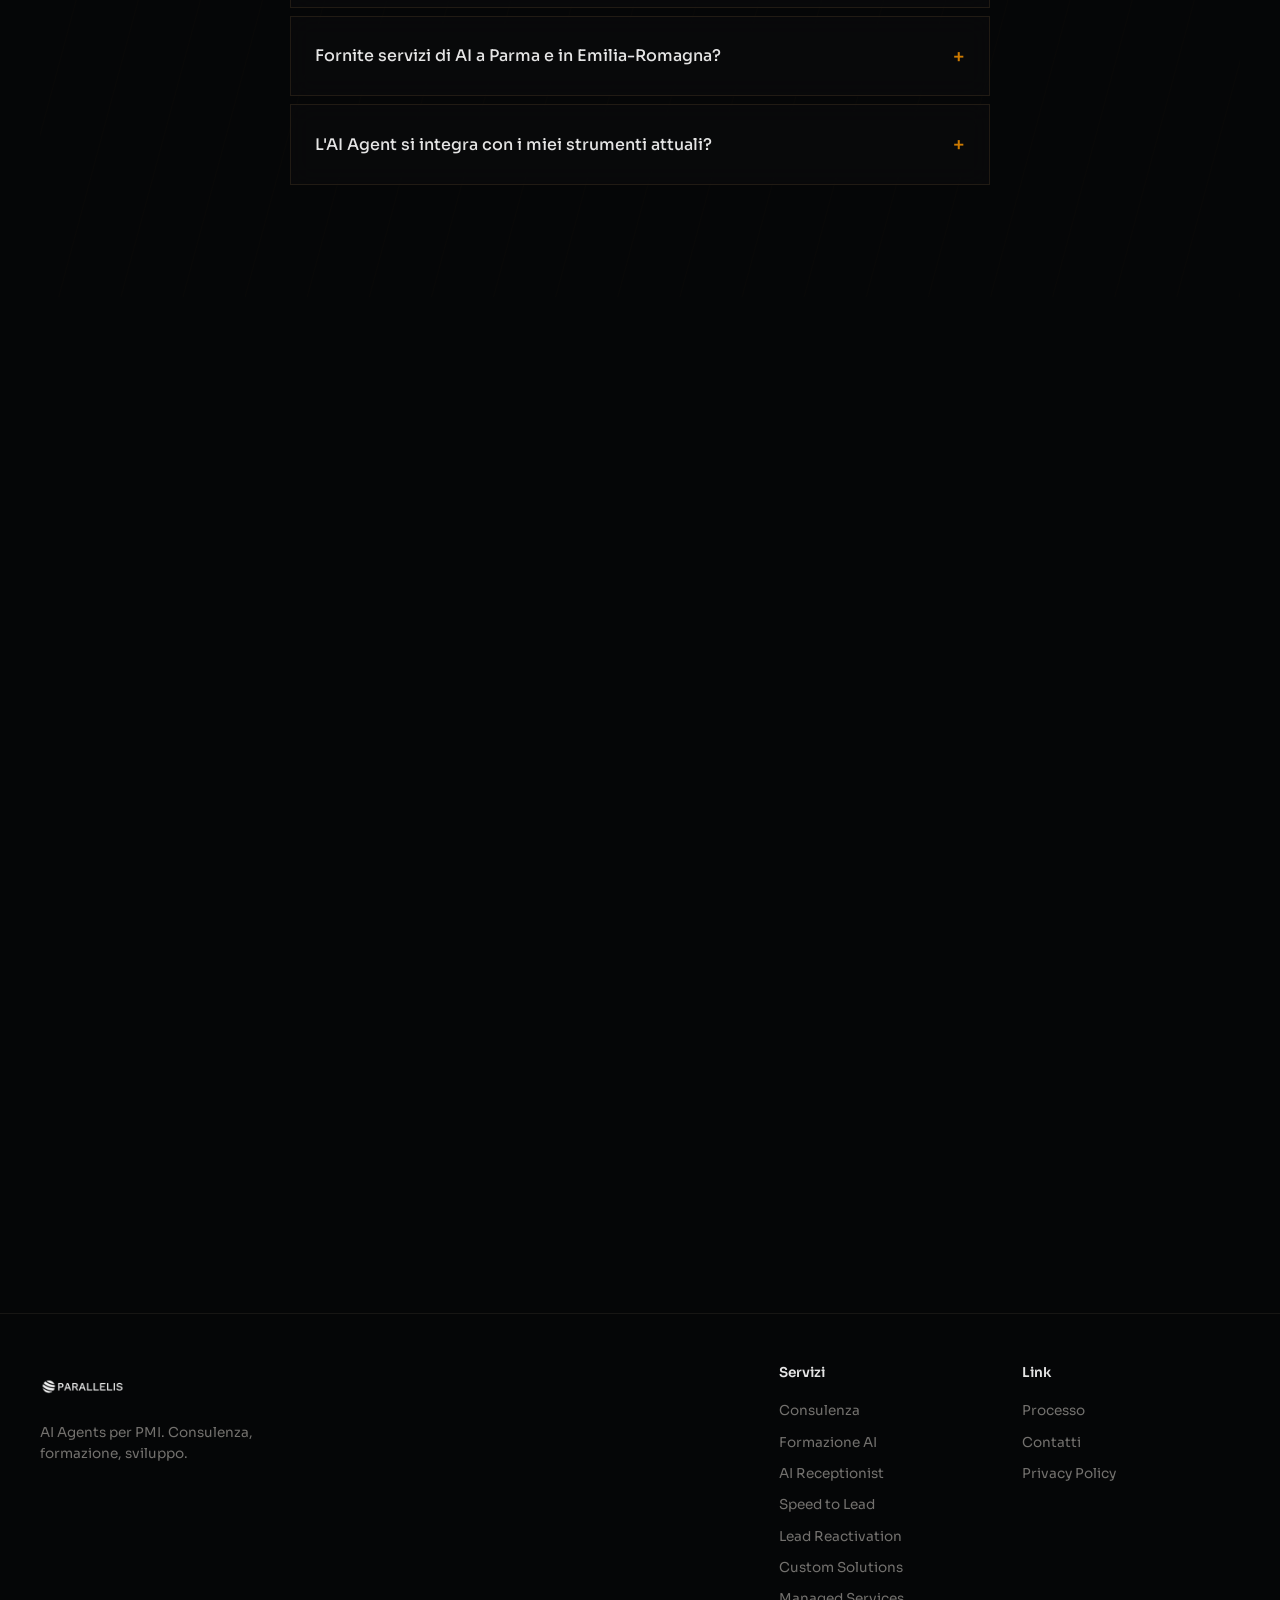
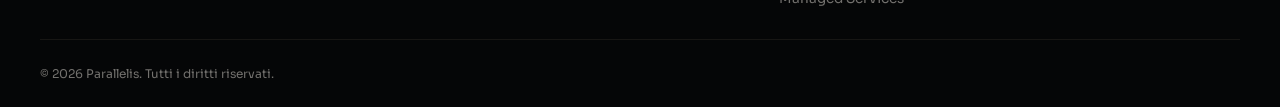
==== commit ab7bb82b: "feat: extend glass + parallel lines across all sections - Glass effect: step-content, faq-item (back" ====
--- a/index.html
+++ b/index.html
@@ -172,7 +172,8 @@
     </div>
   </section>
 
-  <section class="services" id="servizi">
+  <section class="services section-with-lines" id="servizi">
+    <div class="lines-divider" aria-hidden="true"></div>
     <div class="section-header">
       <p class="section-eyebrow">
         <span class="mono-accent">// 01</span> Cosa facciamo
@@ -274,7 +275,8 @@
     </div>
   </section>
 
-  <section class="product-grid">
+  <section class="product-grid section-with-lines">
+    <div class="lines-divider lines-divider--angled-reverse" aria-hidden="true"></div>
     <div class="section-header">
       <p class="section-eyebrow">
         <span class="mono-accent">// 02</span> Altri agenti AI
@@ -332,7 +334,8 @@
     </div>
   </section>
 
-  <section class="process" id="processo">
+  <section class="process section-with-lines" id="processo">
+    <div class="lines-divider" aria-hidden="true"></div>
     <div class="section-header">
       <p class="section-eyebrow">
         <span class="mono-accent">// 03</span> Come lavoriamo
@@ -399,7 +402,8 @@
     </div>
   </section>
 
-  <section class="about" id="chi-siamo">
+  <section class="about section-with-lines" id="chi-siamo">
+    <div class="lines-divider" aria-hidden="true"></div>
     <div class="about-inner">
       <div class="about-content">
         <p class="section-eyebrow">
@@ -477,7 +481,8 @@
     </div>
   </section>
 
-  <section class="faq" id="faq">
+  <section class="faq section-with-lines" id="faq">
+    <div class="lines-divider lines-divider--angled" aria-hidden="true"></div>
     <div class="section-header">
       <p class="section-eyebrow">
         <span class="mono-accent">// 06</span> Domande frequenti
@@ -527,7 +532,8 @@
     </div>
   </section>
 
-  <section class="contact" id="contatto">
+  <section class="contact section-with-lines" id="contatto">
+    <div class="lines-divider lines-divider--angled-reverse" aria-hidden="true"></div>
     <div class="section-header">
         <p class="section-eyebrow">
           <span class="mono-accent">// 07</span> Parliamone
--- a/styles.css
+++ b/styles.css
@@ -84,6 +84,134 @@
   outline-offset: 2px;
 }
 
+/* --- Glass Utility --- */
+.glass {
+  background: color-mix(in oklch, var(--surface) 70%, transparent);
+  backdrop-filter: blur(20px);
+  -webkit-backdrop-filter: blur(20px);
+  border: 1px solid var(--border-light);
+  box-shadow:
+    0 0 0 1px color-mix(in oklch, var(--accent) 5%, transparent),
+    inset 0 1px 0 color-mix(in oklch, var(--text) 8%, transparent),
+    0 4px 24px color-mix(in oklch, var(--bg) 40%, transparent);
+}
+
+.glass--card {
+  background: color-mix(in oklch, var(--surface) 60%, transparent);
+  backdrop-filter: blur(16px);
+  -webkit-backdrop-filter: blur(16px);
+  border: 1px solid color-mix(in oklch, var(--accent) 10%, var(--border));
+  transition: border-color 0.3s var(--ease-out-quart), transform 0.3s var(--ease-out-quart), box-shadow 0.3s var(--ease-out-quart);
+}
+
+.glass--card:hover {
+  border-color: color-mix(in oklch, var(--accent) 25%, var(--border-hover));
+  box-shadow: 0 0 40px var(--accent-glow), 0 8px 32px rgba(0,0,0,0.3);
+  transform: translateY(-3px);
+}
+
+.glass--btn {
+  background: color-mix(in oklch, var(--surface) 50%, transparent);
+  backdrop-filter: blur(12px);
+  -webkit-backdrop-filter: blur(12px);
+  border: 1px solid color-mix(in oklch, var(--accent) 20%, var(--border));
+  color: var(--text);
+  box-shadow: 0 0 20px transparent;
+  transition: all 0.3s var(--ease-out-quart);
+}
+
+.glass--btn:hover {
+  border-color: var(--accent);
+  box-shadow: 0 0 30px var(--accent-glow), 0 4px 20px var(--accent-light);
+  transform: scale(1.02);
+}
+
+/* --- Section Canvas Container --- */
+.section-canvas-wrap {
+  position: absolute;
+  inset: 0;
+  z-index: 0;
+  overflow: hidden;
+  pointer-events: none;
+}
+
+.section-canvas-wrap canvas {
+  width: 100%;
+  height: 100%;
+  display: block;
+}
+
+.section-canvas-wrap + * {
+  position: relative;
+  z-index: 1;
+}
+
+/* --- Parallel Lines Divider --- */
+.lines-divider {
+  position: absolute;
+  inset: 0;
+  z-index: 0;
+  pointer-events: none;
+  overflow: hidden;
+}
+
+.lines-divider::before {
+  content: '';
+  position: absolute;
+  inset: 0;
+  background: repeating-linear-gradient(
+    90deg,
+    transparent 0px,
+    color-mix(in oklch, var(--accent) 5%, transparent) 1px,
+    transparent 2px,
+    transparent 48px
+  );
+  opacity: 0.4;
+}
+
+.lines-divider--angled::before {
+  background: repeating-linear-gradient(
+    -75deg,
+    transparent 0px,
+    color-mix(in oklch, var(--accent) 4%, transparent) 1px,
+    transparent 2px,
+    transparent 60px
+  );
+}
+
+.lines-divider--angled-reverse::before {
+  background: repeating-linear-gradient(
+    75deg,
+    transparent 0px,
+    color-mix(in oklch, var(--accent) 4%, transparent) 1px,
+    transparent 2px,
+    transparent 60px
+  );
+}
+
+.lines-divider--top {
+  height: 1px;
+  background: linear-gradient(
+    90deg,
+    transparent 0%,
+    color-mix(in oklch, var(--accent) 20%, transparent) 50%,
+    transparent 100%
+  );
+}
+
+.lines-divider--glow {
+  height: 3px;
+  background: linear-gradient(
+    90deg,
+    transparent 0%,
+    color-mix(in oklch, var(--accent) 40%, transparent) 30%,
+    var(--accent) 50%,
+    color-mix(in oklch, var(--accent) 40%, transparent) 70%,
+    transparent 100%
+  );
+  filter: blur(4px);
+}
+
 /* --- Typography --- */
 .section-eyebrow {
   font-family: var(--font-mono);
@@ -145,10 +273,11 @@
 }
 
 .site-header.scrolled {
-  background: color-mix(in oklch, var(--bg) 85%, transparent);
-  backdrop-filter: blur(12px);
-  -webkit-backdrop-filter: blur(12px);
-  border-bottom: 1px solid var(--border);
+  background: color-mix(in oklch, var(--surface) 60%, transparent);
+  backdrop-filter: blur(24px);
+  -webkit-backdrop-filter: blur(24px);
+  border-bottom: 1px solid color-mix(in oklch, var(--accent) 15%, var(--border));
+  box-shadow: 0 1px 0 color-mix(in oklch, var(--accent) 8%, transparent);
 }
 
 .nav {
@@ -474,6 +603,10 @@
   overflow-x: hidden;
 }
 
+.section-with-lines {
+  position: relative;
+}
+
 .services,
 .process,
 .contact {
@@ -502,12 +635,17 @@
 
 .service-card {
   padding: var(--space-md);
-  background: var(--surface);
-  transition: background 0.3s var(--ease-out-quart);
+  background: color-mix(in oklch, var(--surface) 60%, transparent);
+  backdrop-filter: blur(16px);
+  -webkit-backdrop-filter: blur(16px);
+  border: 1px solid color-mix(in oklch, var(--accent) 8%, var(--border-light));
+  transition: background 0.3s var(--ease-out-quart), border-color 0.3s var(--ease-out-quart), box-shadow 0.3s var(--ease-out-quart);
 }
 
 .service-card:hover {
-  background: var(--surface-hover);
+  background: color-mix(in oklch, var(--surface-hover) 70%, transparent);
+  border-color: color-mix(in oklch, var(--accent) 20%, var(--border-hover));
+  box-shadow: 0 0 30px var(--accent-glow);
 }
 
 .service-num {
@@ -605,6 +743,21 @@
   stroke-dashoffset: 0;
 }
 
+.step-content {
+  padding: var(--space-md) var(--space-md) var(--space-md) var(--space-sm);
+  background: color-mix(in oklch, var(--surface) 40%, transparent);
+  backdrop-filter: blur(10px);
+  -webkit-backdrop-filter: blur(10px);
+  border: 1px solid color-mix(in oklch, var(--accent) 6%, var(--border-light));
+  border-radius: 0;
+  transition: border-color 0.3s var(--ease-out-quart), box-shadow 0.3s var(--ease-out-quart);
+}
+
+.step-content:hover {
+  border-color: color-mix(in oklch, var(--accent) 15%, var(--border-hover));
+  box-shadow: 0 0 20px var(--accent-glow);
+}
+
 .step-tag {
   font-family: var(--font-mono);
   font-size: 0.7rem;
@@ -648,17 +801,20 @@
 
 .pg-card {
   padding: var(--space-md);
-  border: 1px solid var(--border-light);
-  background: var(--bg);
+  background: color-mix(in oklch, var(--surface) 50%, transparent);
+  backdrop-filter: blur(14px);
+  -webkit-backdrop-filter: blur(14px);
+  border: 1px solid color-mix(in oklch, var(--accent) 8%, var(--border-light));
   display: flex;
   flex-direction: column;
   gap: var(--space-sm);
-  transition: border-color 0.3s var(--ease-out-quart), transform 0.3s var(--ease-out-quart);
+  transition: border-color 0.3s var(--ease-out-quart), transform 0.3s var(--ease-out-quart), box-shadow 0.3s var(--ease-out-quart);
 }
 
 .pg-card:hover {
-  border-color: var(--border-hover);
-  transform: translateY(-2px);
+  border-color: color-mix(in oklch, var(--accent) 25%, var(--border-hover));
+  transform: translateY(-3px);
+  box-shadow: 0 0 30px var(--accent-glow), 0 8px 32px rgba(0,0,0,0.25);
 }
 
 .pg-card-icon {
@@ -708,10 +864,11 @@
 .featured-product {
   max-width: var(--max-width);
   margin: 0 auto;
-  border-top: 1px solid var(--border-light);
-  border-bottom: 1px solid var(--border-light);
+  border-top: 1px solid color-mix(in oklch, var(--accent) 10%, var(--border-light));
+  border-bottom: 1px solid color-mix(in oklch, var(--accent) 10%, var(--border-light));
   padding: var(--space-2xl) var(--space-md);
-  background: var(--surface);
+  background: color-mix(in oklch, var(--surface) 40%, var(--bg));
+  position: relative;
 }
 
 .fp-inner {
@@ -771,11 +928,14 @@
 
 .fp-phone {
   width: 220px;
-  background: var(--bg);
-  border: 1px solid var(--border);
+  background: color-mix(in oklch, var(--surface) 50%, transparent);
+  backdrop-filter: blur(16px);
+  -webkit-backdrop-filter: blur(16px);
+  border: 1px solid color-mix(in oklch, var(--accent) 15%, var(--border));
   border-radius: 24px;
   padding: 12px;
   position: relative;
+  box-shadow: 0 0 40px var(--accent-glow), 0 8px 32px rgba(0,0,0,0.3);
 }
 
 .fp-phone-notch {
@@ -965,13 +1125,25 @@
   margin: 0 auto;
   display: flex;
   flex-direction: column;
-  gap: 1px;
-  background: var(--border-light);
+  gap: var(--space-xs);
 }
 
 .faq-item {
-  background: var(--surface);
+  background: color-mix(in oklch, var(--surface) 50%, transparent);
+  backdrop-filter: blur(12px);
+  -webkit-backdrop-filter: blur(12px);
+  border: 1px solid color-mix(in oklch, var(--accent) 6%, var(--border-light));
   cursor: pointer;
+  transition: border-color 0.3s var(--ease-out-quart), box-shadow 0.3s var(--ease-out-quart);
+}
+
+.faq-item:hover {
+  border-color: color-mix(in oklch, var(--accent) 15%, var(--border-hover));
+  box-shadow: 0 0 20px var(--accent-glow);
+}
+
+.faq-item[open] {
+  border-color: color-mix(in oklch, var(--accent) 20%, var(--border));
 }
 
 .faq-question {
@@ -1066,8 +1238,10 @@
 }
 
 .contact-form {
-  background: var(--surface);
-  border: 1px solid var(--border-light);
+  background: color-mix(in oklch, var(--surface) 50%, transparent);
+  backdrop-filter: blur(16px);
+  -webkit-backdrop-filter: blur(16px);
+  border: 1px solid color-mix(in oklch, var(--accent) 10%, var(--border-light));
   padding: var(--space-md);
 }
 
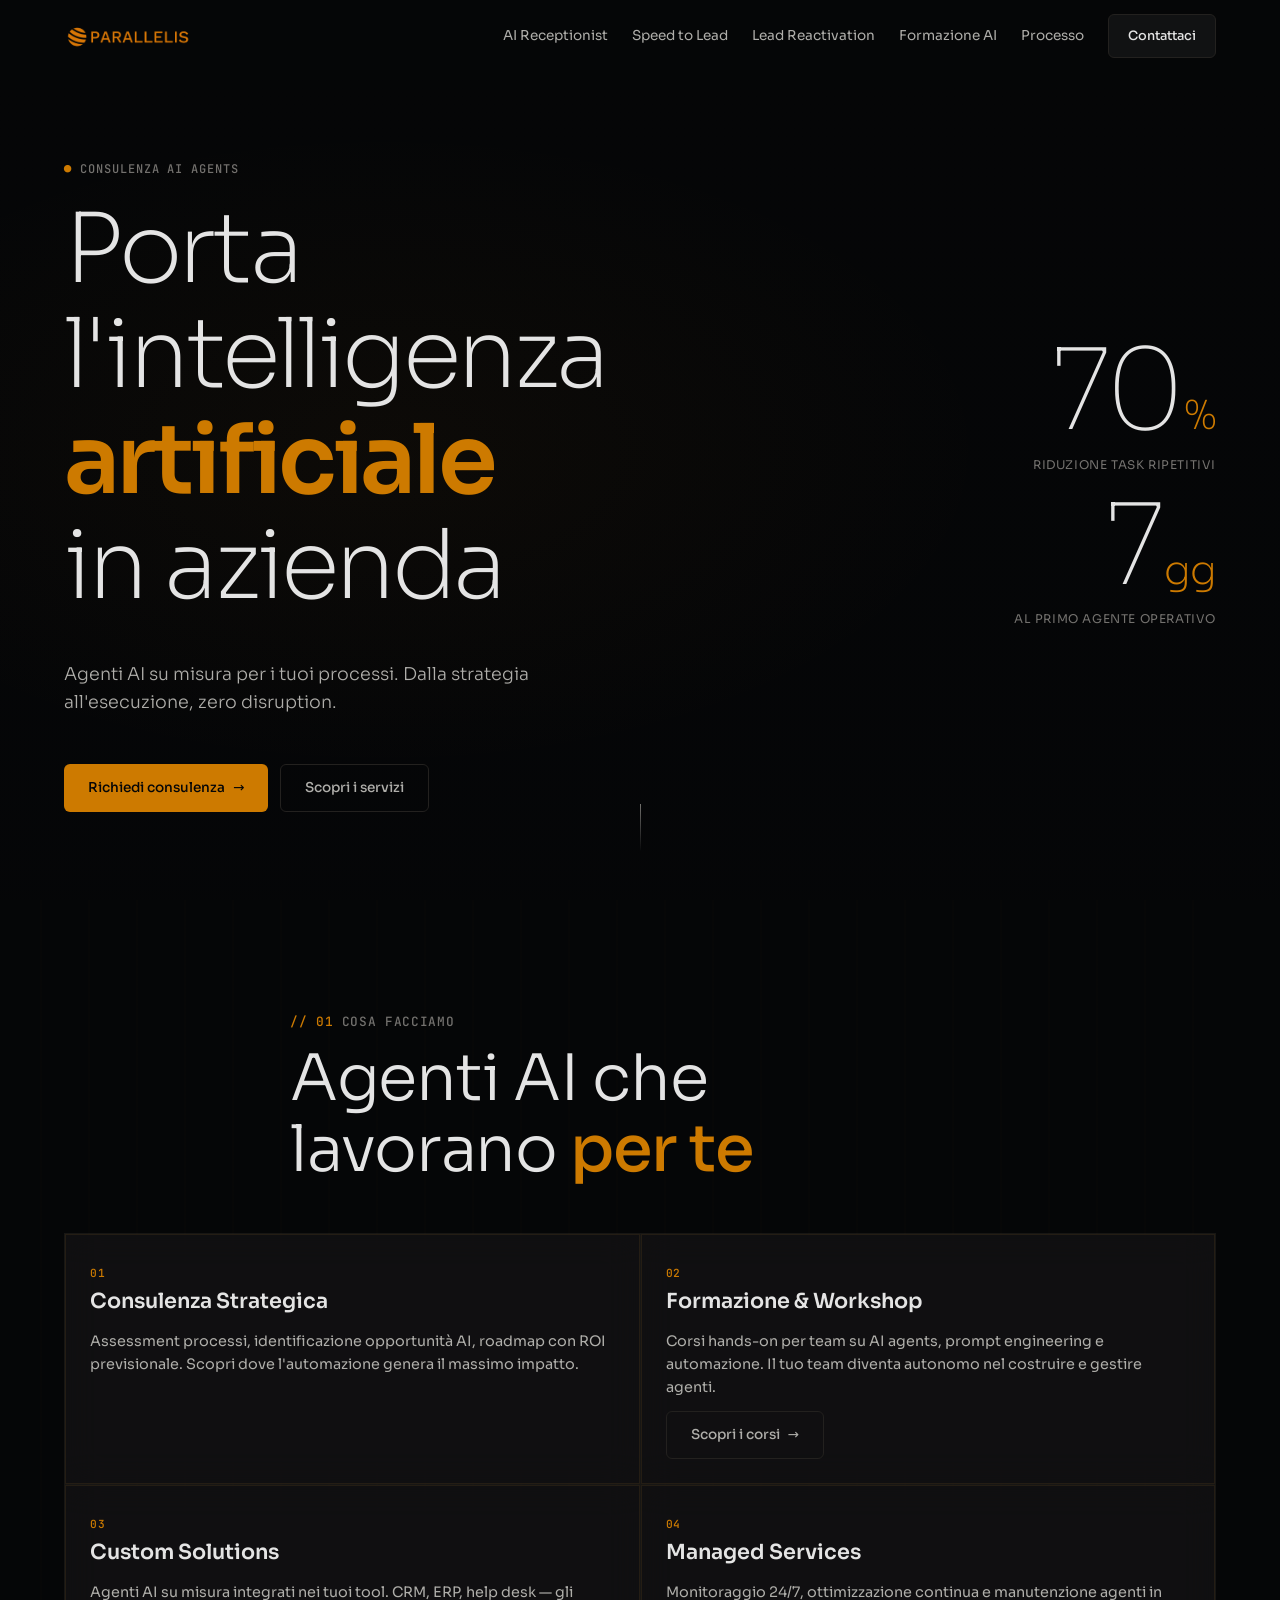
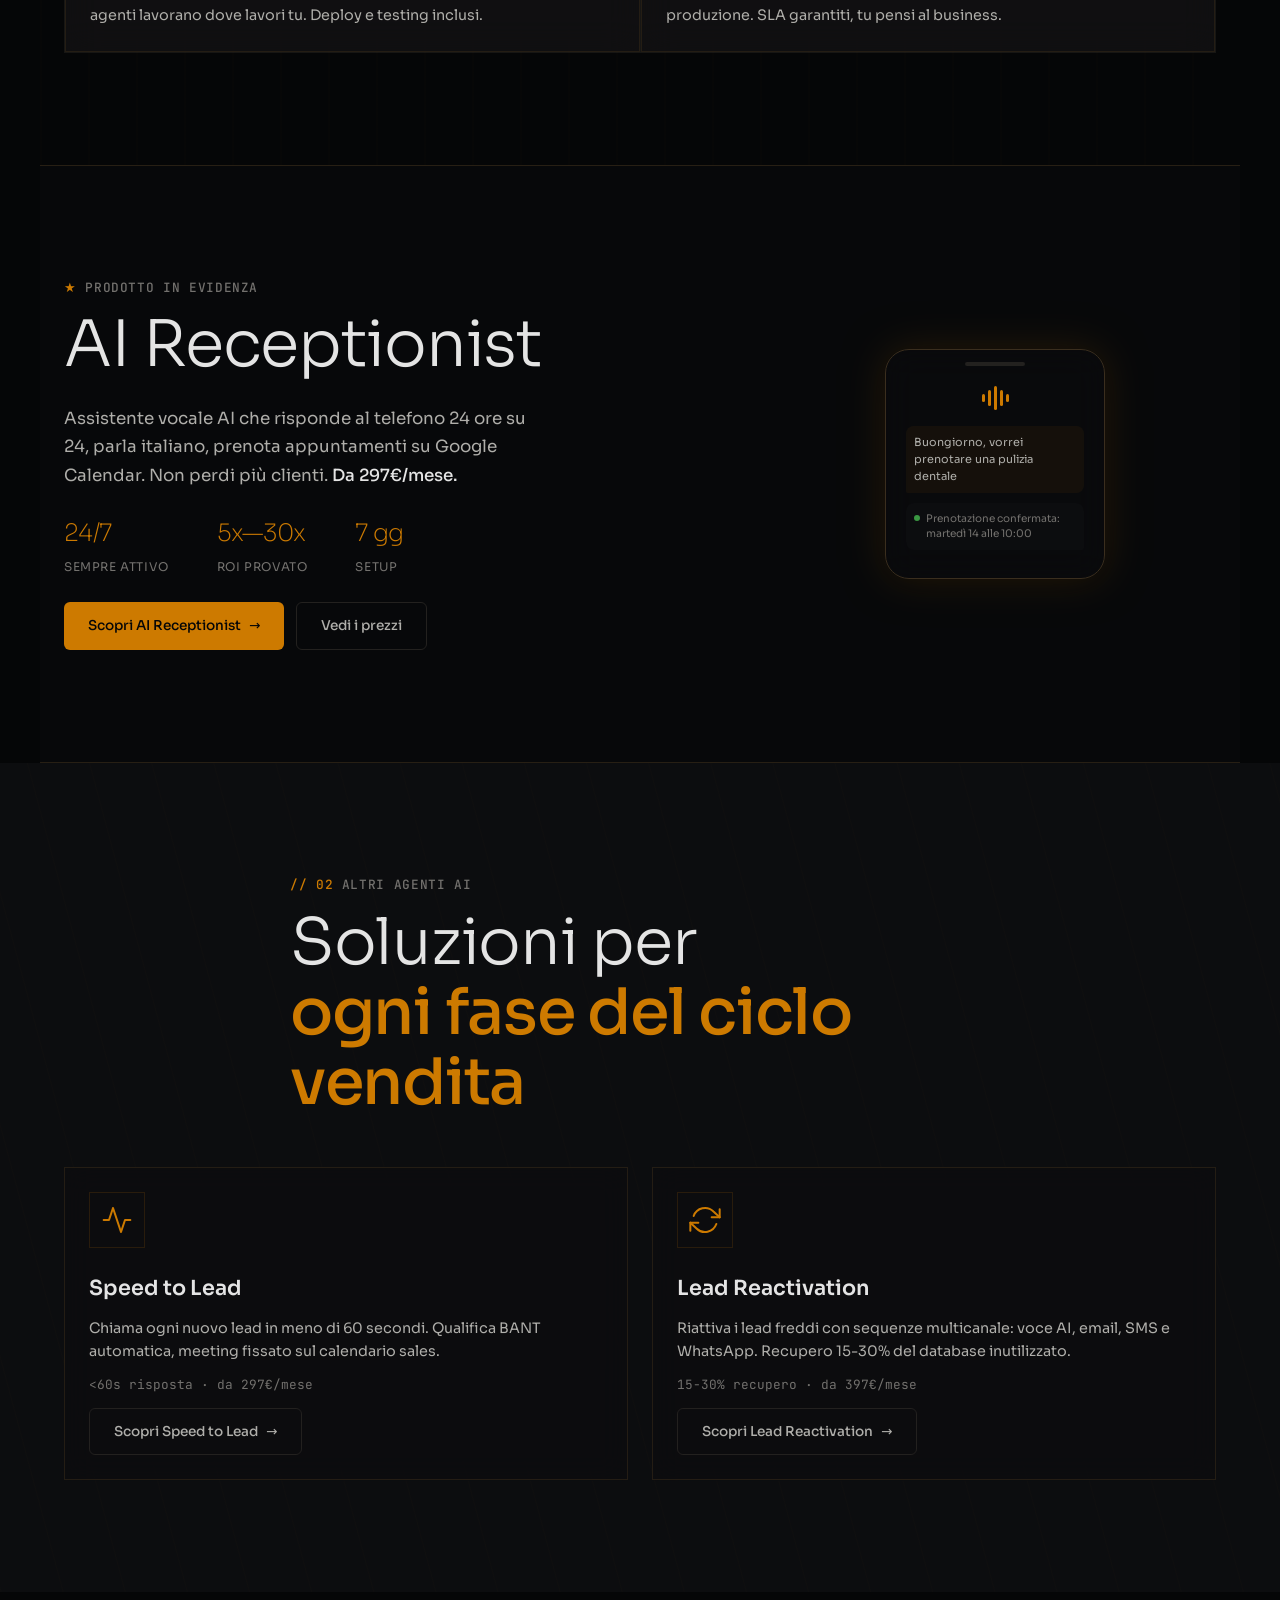
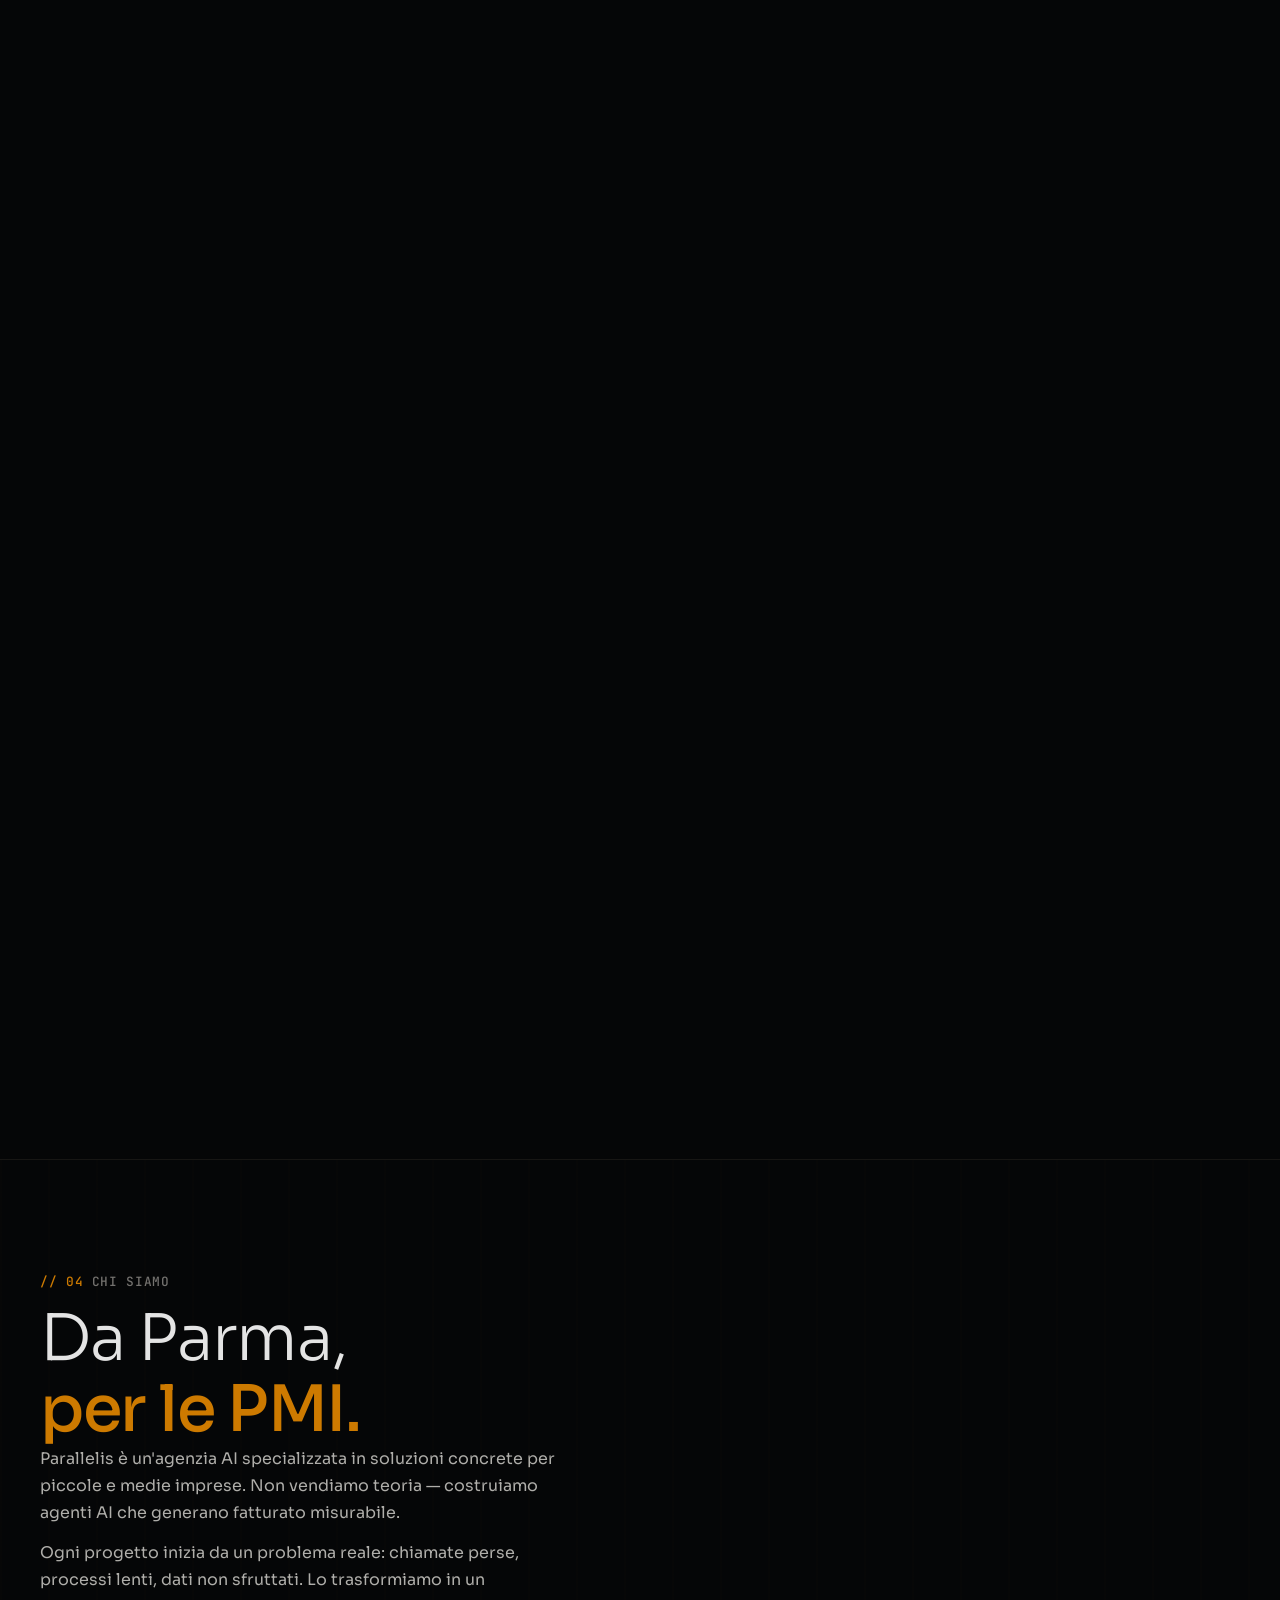
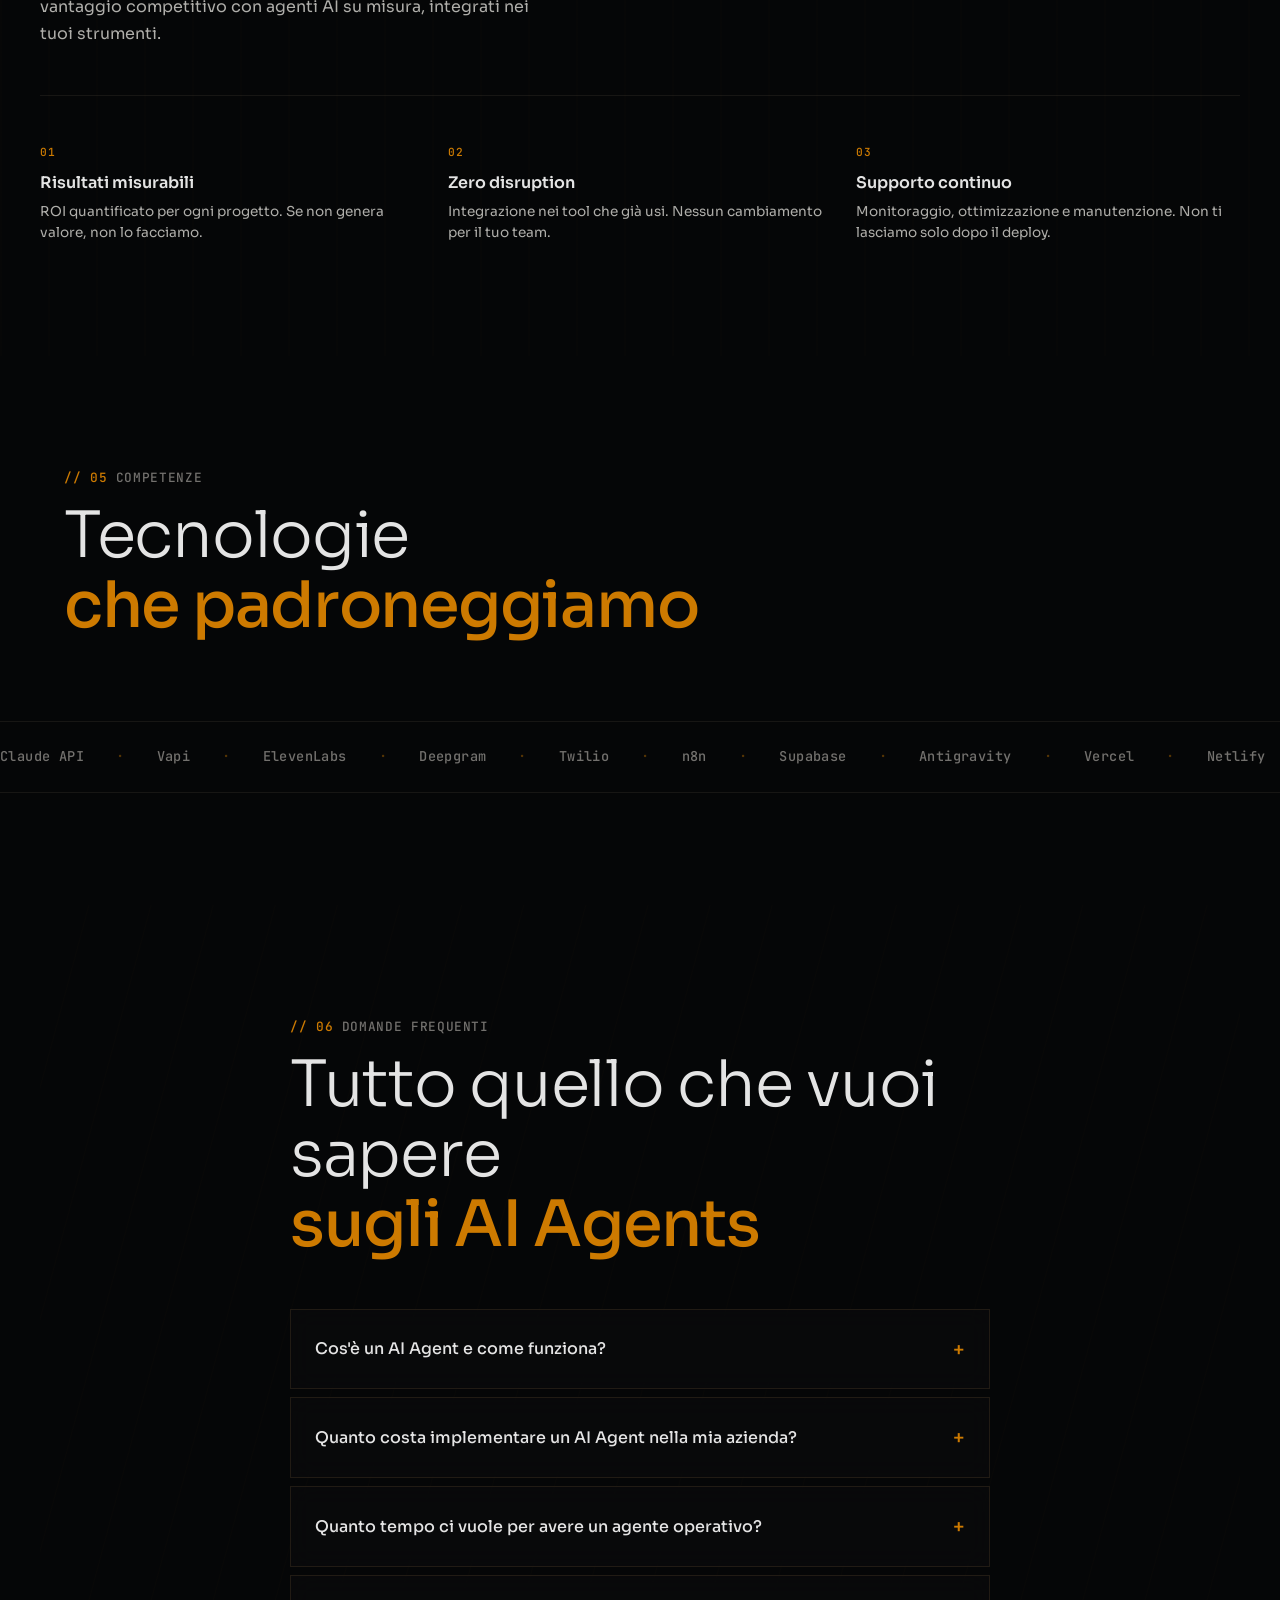
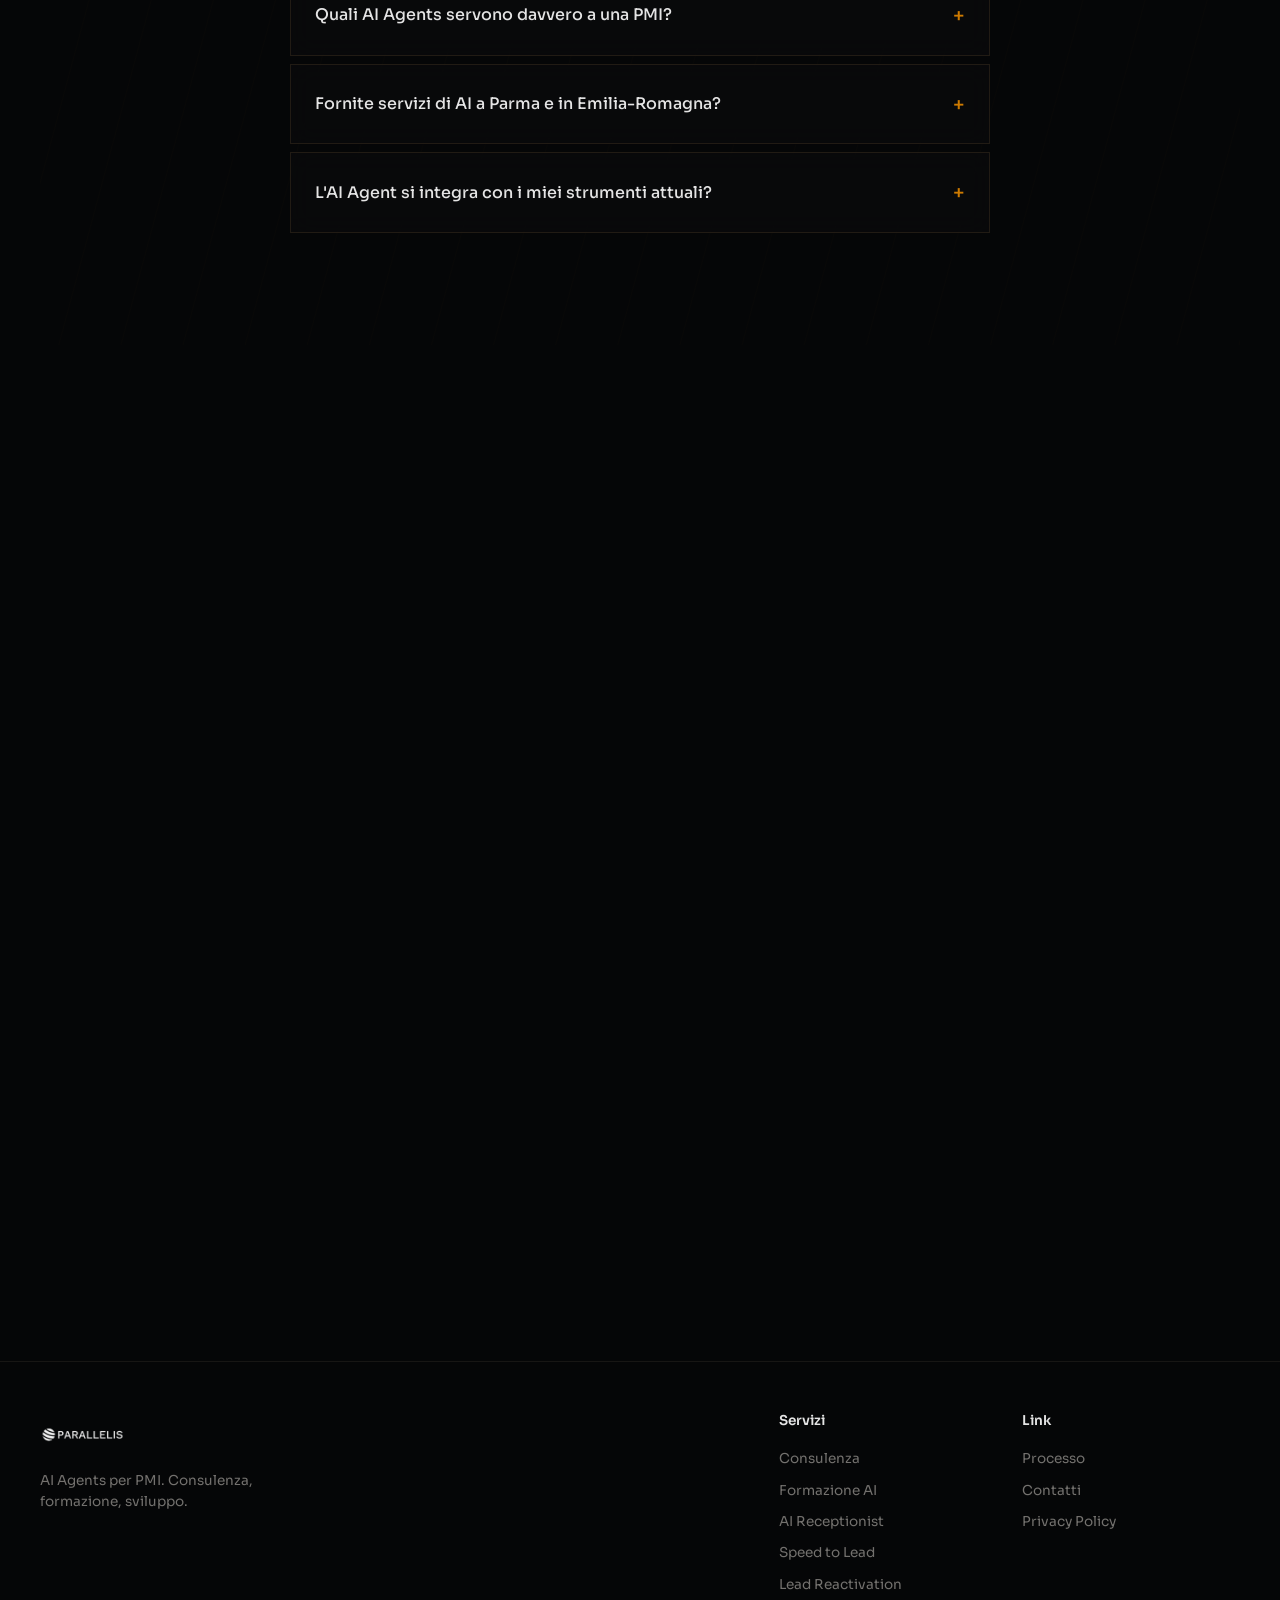
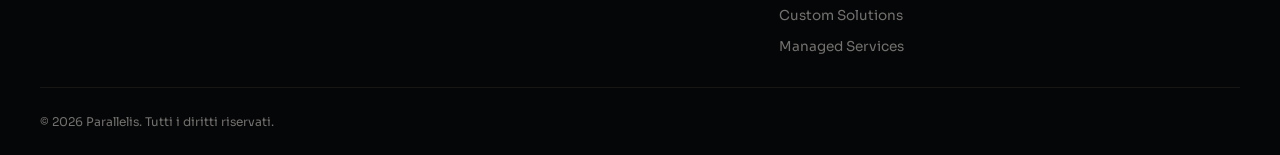
==== commit 984bb256: "feat: shader-inspired hero, orbital timeline, pulse beams - Hero canvas: gradient wash, dual-frequen" ====
--- a/index.html
+++ b/index.html
@@ -534,6 +534,13 @@
 
   <section class="contact section-with-lines" id="contatto">
     <div class="lines-divider lines-divider--angled-reverse" aria-hidden="true"></div>
+    <div class="pulse-beams" aria-hidden="true">
+      <div class="pulse-beam"></div>
+      <div class="pulse-beam"></div>
+      <div class="pulse-beam"></div>
+      <div class="pulse-beam"></div>
+      <div class="pulse-beam"></div>
+    </div>
     <div class="section-header">
         <p class="section-eyebrow">
           <span class="mono-accent">// 07</span> Parliamone
--- a/styles.css
+++ b/styles.css
@@ -605,6 +605,7 @@
 
 .section-with-lines {
   position: relative;
+  overflow: hidden;
 }
 
 .services,
@@ -680,7 +681,7 @@
 .process-timeline {
   display: flex;
   flex-direction: column;
-  gap: var(--space-md);
+  gap: var(--space-lg);
   position: relative;
 }
 
@@ -690,14 +691,36 @@
   left: 40px;
   top: 0;
   bottom: 0;
-  width: 1px;
-  background: repeating-linear-gradient(
+  width: 1.5px;
+  background: linear-gradient(
     to bottom,
-    var(--border-light) 0px,
-    var(--border-light) 4px,
-    transparent 4px,
-    transparent 8px
+    transparent 0%,
+    color-mix(in oklch, var(--accent) 30%, transparent) 5%,
+    color-mix(in oklch, var(--accent) 30%, transparent) 95%,
+    transparent 100%
   );
+  opacity: 0.5;
+}
+
+.process-timeline::after {
+  content: '';
+  position: absolute;
+  left: 40px;
+  top: 0;
+  bottom: 100%;
+  width: 1.5px;
+  background: linear-gradient(
+    to bottom,
+    var(--accent) 0%,
+    color-mix(in oklch, var(--accent) 60%, transparent) 100%
+  );
+  box-shadow: 0 0 6px var(--accent-glow);
+  transition: bottom 1.5s var(--ease-out-expo);
+  z-index: 1;
+}
+
+.process-timeline.filled::after {
+  bottom: 0;
 }
 
 .process-step {
@@ -715,6 +738,45 @@
   display: flex;
   align-items: center;
   justify-content: center;
+}
+
+.step-number::before {
+  content: '';
+  position: absolute;
+  width: 56px;
+  height: 56px;
+  border: 1px solid color-mix(in oklch, var(--accent) 12%, transparent);
+  border-radius: 50%;
+  animation: step-orbit 8s linear infinite;
+  opacity: 0;
+  transition: opacity 0.8s var(--ease-out-expo);
+}
+
+.step-number::after {
+  content: '';
+  position: absolute;
+  width: 68px;
+  height: 68px;
+  border: 1px dashed color-mix(in oklch, var(--accent) 8%, transparent);
+  border-radius: 50%;
+  animation: step-orbit-reverse 12s linear infinite;
+  opacity: 0;
+  transition: opacity 0.8s var(--ease-out-expo) 0.1s;
+}
+
+.process-step.visible .step-number::before,
+.process-step.visible .step-number::after {
+  opacity: 1;
+}
+
+@keyframes step-orbit {
+  from { transform: rotate(0deg) translateX(30px) rotate(0deg); }
+  to   { transform: rotate(360deg) translateX(30px) rotate(-360deg); }
+}
+
+@keyframes step-orbit-reverse {
+  from { transform: rotate(360deg) translateX(36px) rotate(-360deg); }
+  to   { transform: rotate(0deg) translateX(36px) rotate(0deg); }
 }
 
 .step-digit {
@@ -724,6 +786,7 @@
   color: var(--accent);
   position: relative;
   z-index: 1;
+  text-shadow: 0 0 20px var(--accent-glow);
 }
 
 .step-ring {
@@ -732,7 +795,8 @@
   width: 80px;
   height: 80px;
   color: var(--accent);
-  opacity: 0.3;
+  opacity: 0.4;
+  filter: drop-shadow(0 0 4px var(--accent-glow));
 }
 
 .step-ring circle {
@@ -1200,6 +1264,8 @@
   grid-template-columns: 1fr 1fr;
   gap: var(--space-lg);
   align-items: start;
+  position: relative;
+  z-index: 1;
 }
 
 .contact-lede {
@@ -1243,6 +1309,13 @@
   -webkit-backdrop-filter: blur(16px);
   border: 1px solid color-mix(in oklch, var(--accent) 10%, var(--border-light));
   padding: var(--space-md);
+  position: relative;
+  z-index: 1;
+}
+
+.contact .section-header {
+  position: relative;
+  z-index: 1;
 }
 
 .form-group {
@@ -1269,6 +1342,80 @@
   font-size: 0.95rem;
   transition: border-color 0.2s var(--ease-out-quart);
   color: var(--text);
+  position: relative;
+  z-index: 1;
+}
+
+/* --- Pulse Beams --- */
+.pulse-beams {
+  position: absolute;
+  inset: 0;
+  overflow: hidden;
+  pointer-events: none;
+  z-index: 0;
+}
+
+.pulse-beam {
+  position: absolute;
+  width: 1px;
+  height: 100%;
+  top: 0;
+  background: linear-gradient(
+    to bottom,
+    transparent 0%,
+    color-mix(in oklch, var(--accent) 15%, transparent) 50%,
+    transparent 100%
+  );
+  opacity: 0;
+  animation: pulse-beam 4s ease-in-out infinite;
+}
+
+.pulse-beam:nth-child(1) { left: 15%; animation-delay: 0s; }
+.pulse-beam:nth-child(2) { left: 35%; animation-delay: 1.2s; }
+.pulse-beam:nth-child(3) { left: 55%; animation-delay: 2.4s; }
+.pulse-beam:nth-child(4) { left: 75%; animation-delay: 0.6s; }
+.pulse-beam:nth-child(5) { left: 90%; animation-delay: 1.8s; }
+
+@keyframes pulse-beam {
+  0%   { opacity: 0; transform: scaleY(0.3); }
+  20%  { opacity: 0.6; }
+  50%  { opacity: 0.3; transform: scaleY(1); }
+  80%  { opacity: 0.6; }
+  100% { opacity: 0; transform: scaleY(0.3); }
+}
+
+.pulse-beam::before,
+.pulse-beam::after {
+  content: '';
+  position: absolute;
+  left: 50%;
+  width: 80px;
+  height: 80px;
+  border-radius: 50%;
+  transform: translateX(-50%);
+  background: radial-gradient(circle, color-mix(in oklch, var(--accent) 8%, transparent) 0%, transparent 70%);
+  animation: pulse-beam-node 4s ease-in-out infinite;
+}
+
+.pulse-beam::before { top: 20%; }
+.pulse-beam::after { top: 70%; }
+.pulse-beam:nth-child(1)::before { animation-delay: 0.2s; }
+.pulse-beam:nth-child(2)::before { animation-delay: 1.4s; }
+.pulse-beam:nth-child(3)::before { animation-delay: 2.6s; }
+.pulse-beam:nth-child(4)::before { animation-delay: 0.8s; }
+.pulse-beam:nth-child(5)::before { animation-delay: 2.0s; }
+.pulse-beam:nth-child(1)::after { animation-delay: 1.0s; }
+.pulse-beam:nth-child(2)::after { animation-delay: 2.2s; }
+.pulse-beam:nth-child(3)::after { animation-delay: 0.4s; }
+.pulse-beam:nth-child(4)::after { animation-delay: 1.6s; }
+.pulse-beam:nth-child(5)::after { animation-delay: 2.8s; }
+
+@keyframes pulse-beam-node {
+  0%   { opacity: 0; transform: translateX(-50%) scale(0.5); }
+  25%  { opacity: 0.8; }
+  50%  { opacity: 0.2; transform: translateX(-50%) scale(1.2); }
+  75%  { opacity: 0.8; }
+  100% { opacity: 0; transform: translateX(-50%) scale(0.5); }
 }
 
 .form-group input:focus,
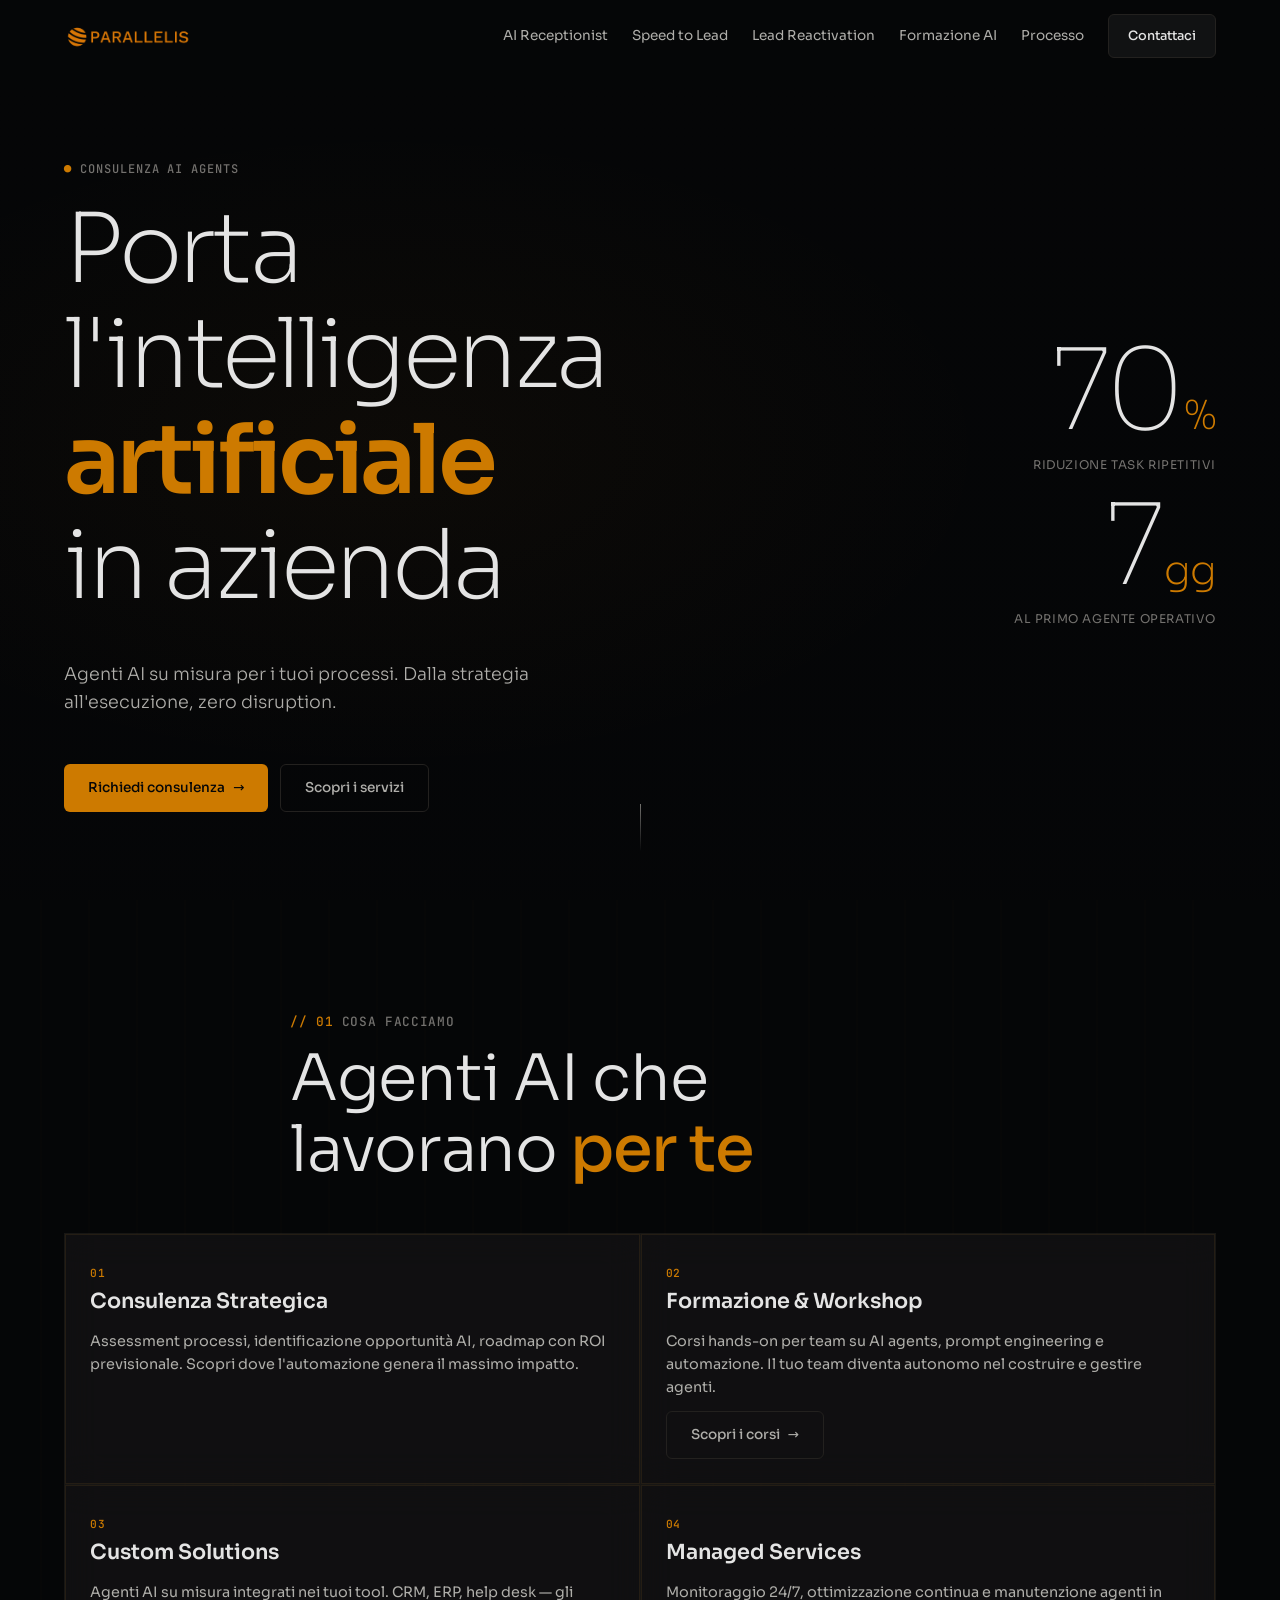
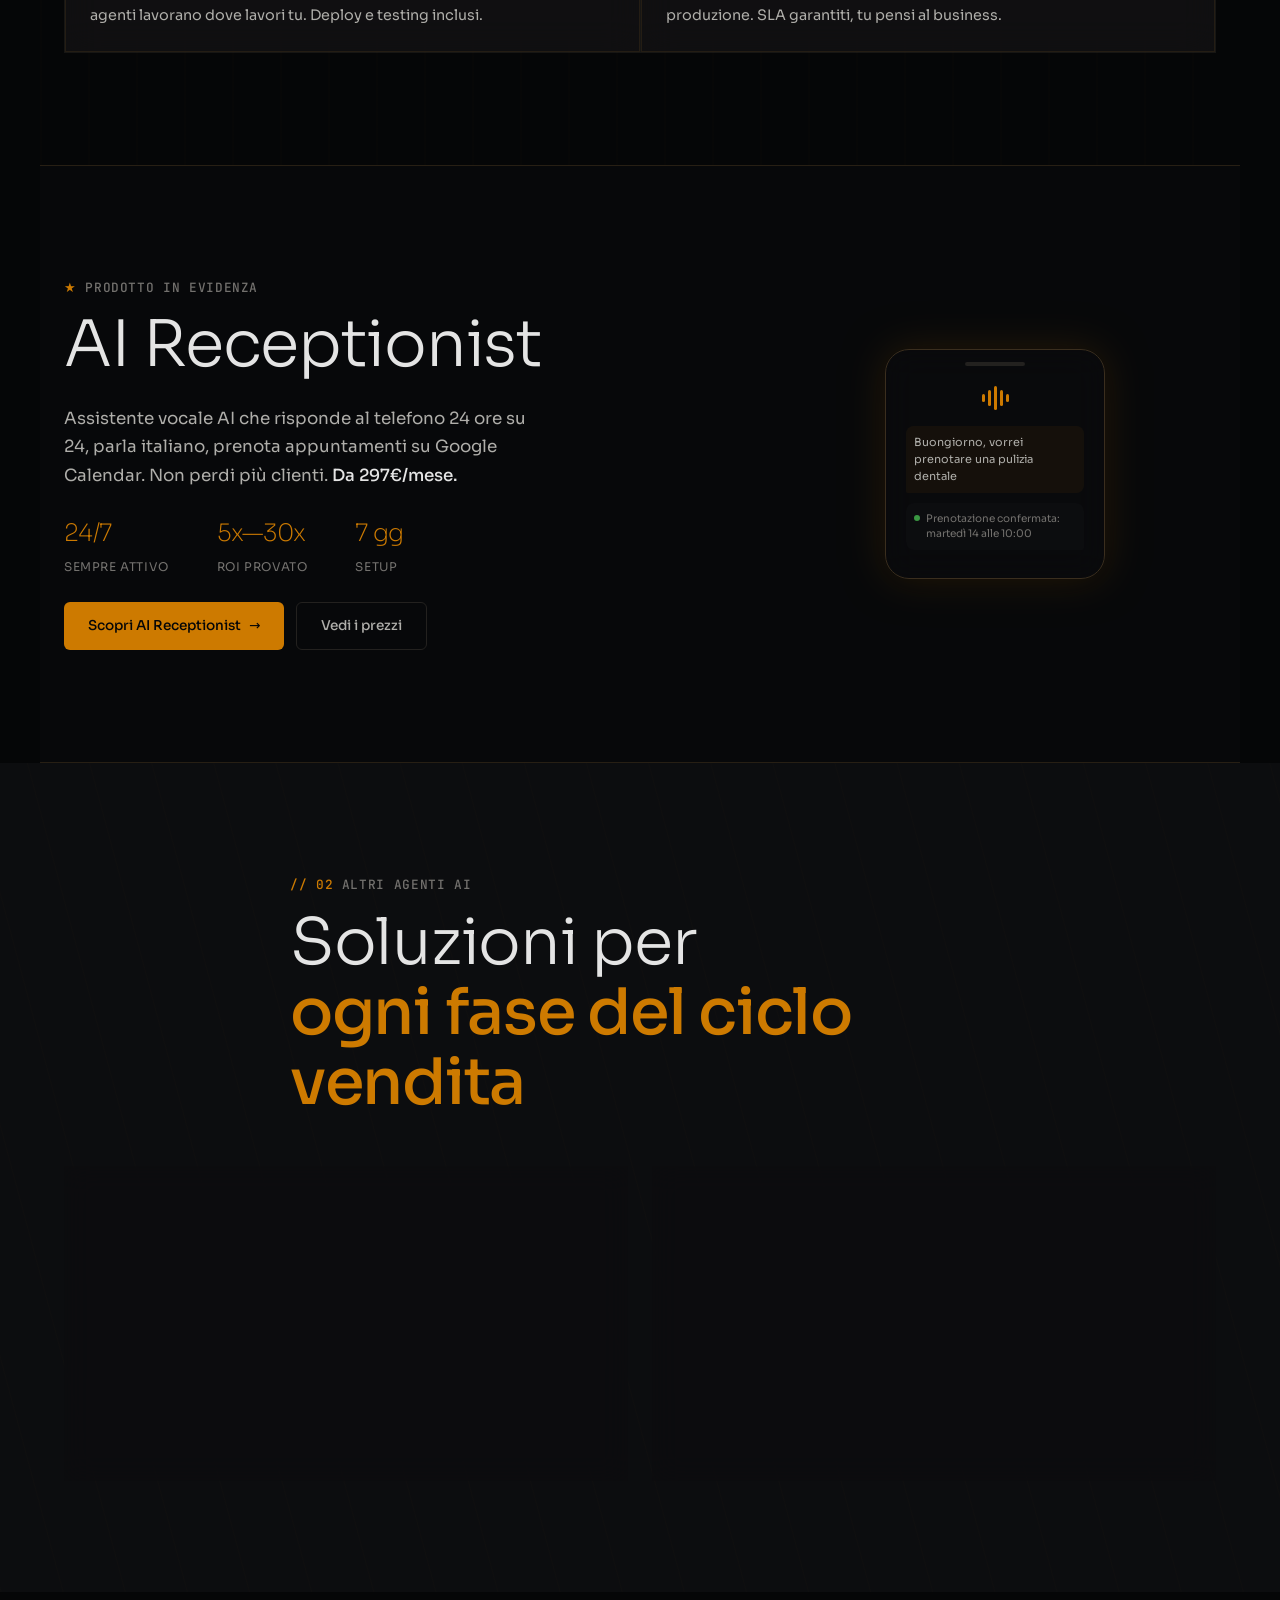
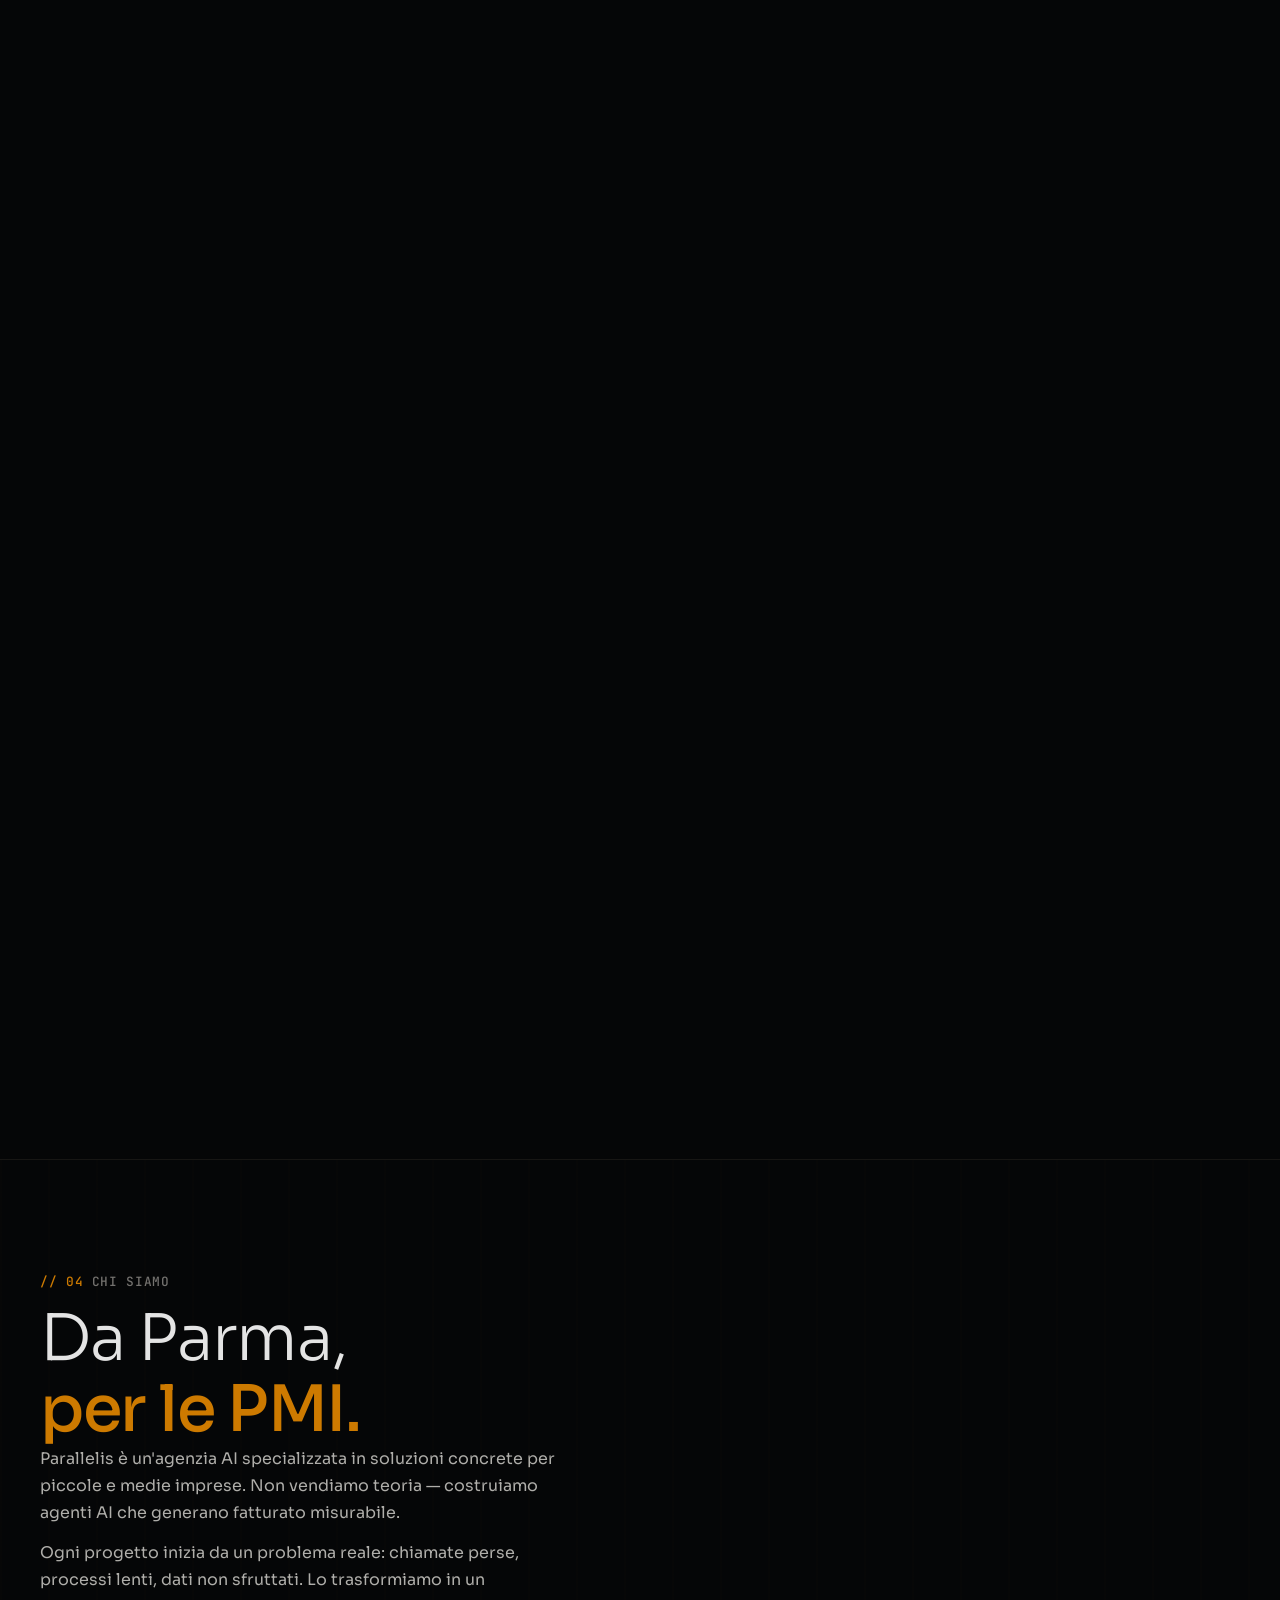
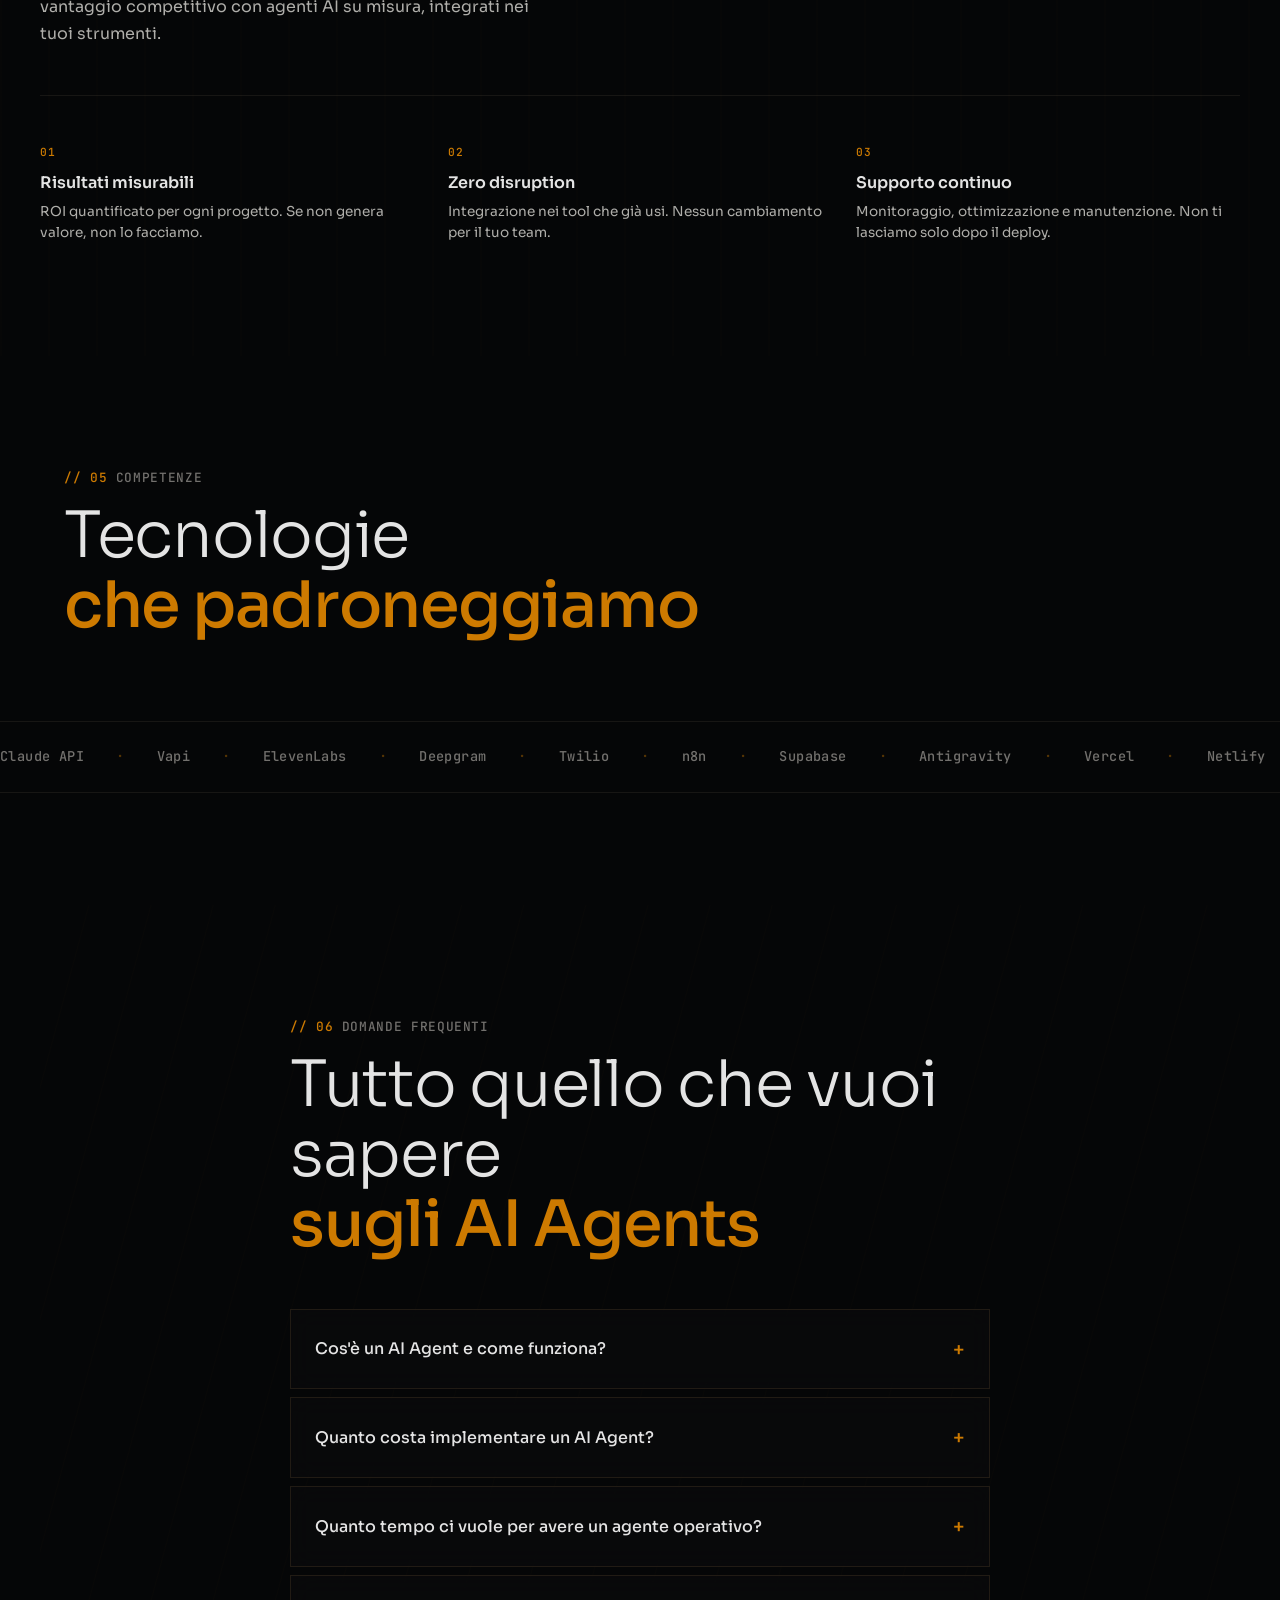
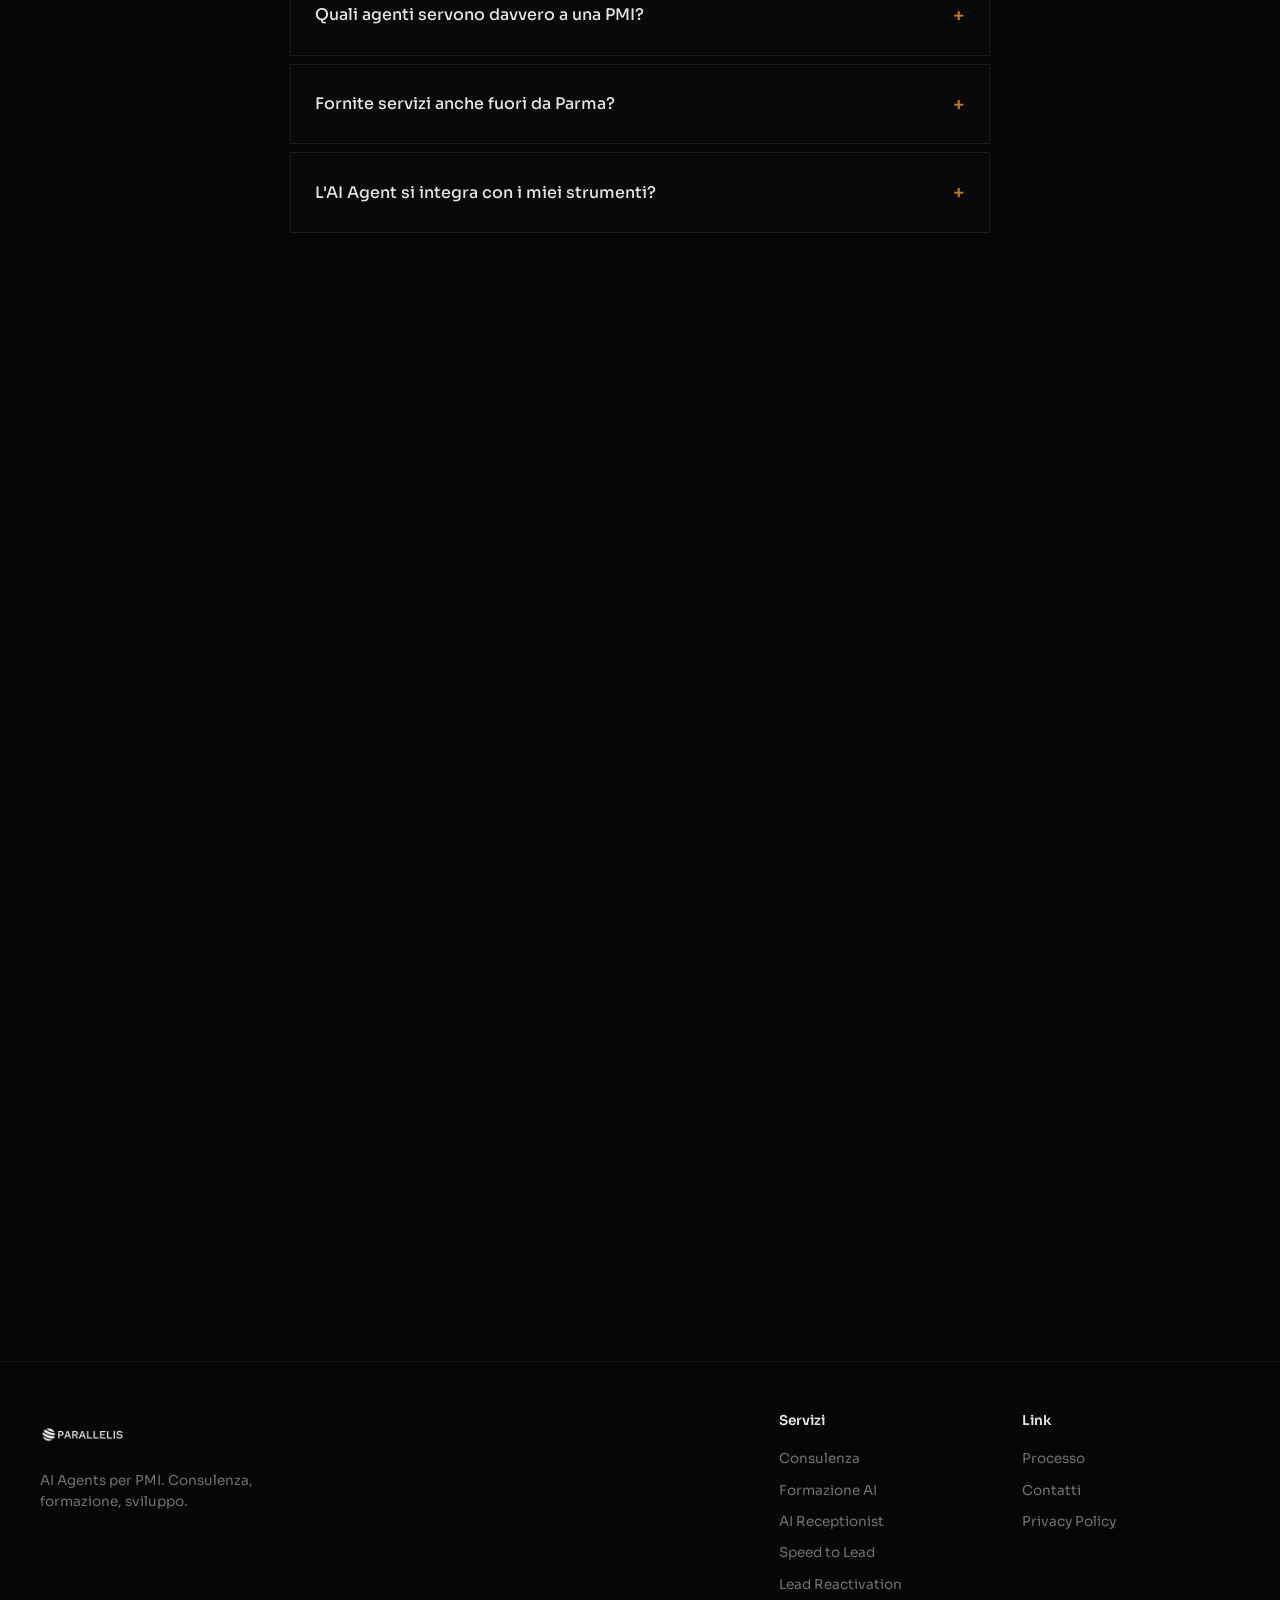
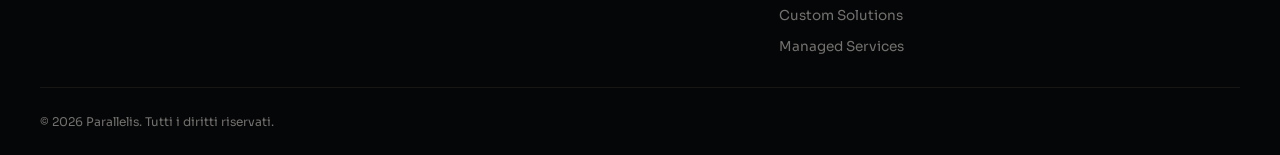
==== commit 772c8777: "fix: FAQ content+accordion, increase visual contrast - FAQ: rewritten answers (scannable, 2-paragrap" ====
--- a/index.html
+++ b/index.html
@@ -493,40 +493,51 @@
       </h2>
     </div>
     <div class="faq-list">
-      <details class="faq-item" name="faq">
+      <details class="faq-item">
         <summary class="faq-question">Cos'è un AI Agent e come funziona?</summary>
         <div class="faq-answer">
-          Un AI Agent è un sistema basato su intelligenza artificiale che esegue compiti autonomamente: rispondere al telefono, qualificare lead, inviare email, gestire appuntamenti. Lavora 24/7, si integra con i tuoi strumenti (CRM, calendario, ERP) e impara dai risultati. Non serve un team IT — lo configuriamo noi in pochi giorni.
+          <p>Un AI Agent è un software che <strong>esegue compiti in autonomia</strong>: risponde al telefono, qualifica lead, invia email, gestisce appuntamenti. Funziona 24/7, si integra con CRM e calendario, e migliora col tempo.</p>
+          <p>Non serve un team IT: lo configuriamo noi in giorni, non mesi.</p>
         </div>
       </details>
-      <details class="faq-item" name="faq">
-        <summary class="faq-question">Quanto costa implementare un AI Agent nella mia azienda?</summary>
+      <details class="faq-item" >
+        <summary class="faq-question">Quanto costa implementare un AI Agent?</summary>
         <div class="faq-answer">
-          I nostri agenti partono da <strong>297 €/mese</strong> per l'AI Receptionist fino a <strong>797 €/mese</strong> per soluzioni multicanale complete. Il setup varia da 2.000 € a 5.000 € a seconda della complessità. Ogni progetto include consulenza iniziale, integrazione e supporto continuo. Il ROI è tipicamente 5x—30x.
+          <p>L'AI Receptionist parte da <strong>297 €/mese</strong>. Soluzioni multicanale complete arrivano a <strong>797 €/mese</strong>. Il setup è una tantum e varia da 2.000 € a 5.000 € in base a integrazioni e personalizzazioni.</p>
+          <p>Ogni progetto include assessment iniziale, integrazione e supporto continuo. Il ROI tipico è 5x–30x.</p>
         </div>
       </details>
-      <details class="faq-item" name="faq">
+      <details class="faq-item" >
         <summary class="faq-question">Quanto tempo ci vuole per avere un agente operativo?</summary>
         <div class="faq-answer">
-          Un AI Agent base (come l'AI Receptionist) è operativo in <strong>7 giorni</strong>. Soluzioni più complesse richiedono 3-6 settimane, incluse integrazioni CRM, personalizzazione e test in ambiente reale. Durante la prima settimana facciamo assessment, sviluppiamo l'agente e lo testiamo con i tuoi dati.
+          <p>Un AI Agent base (es. AI Receptionist) è operativo in <strong>7 giorni</strong>. Soluzioni complesse con integrazioni CRM custom richiedono 3–6 settimane.</p>
+          <p>La prima settimana: assessment lunedì, sviluppo mercoledì, test in ambiente reale venerdì.</p>
         </div>
       </details>
-      <details class="faq-item" name="faq">
-        <summary class="faq-question">Quali AI Agents servono davvero a una PMI?</summary>
+      <details class="faq-item" >
+        <summary class="faq-question">Quali agenti servono davvero a una PMI?</summary>
         <div class="faq-answer">
-          Le PMI traggono maggior beneficio da quattro tipi di agenti: <strong>AI Receptionist</strong> (rispondere al telefono 24/7 senza perdere chiamate), <strong>Speed to Lead Agent</strong> (chiamare i nuovi lead in meno di 60 secondi), <strong>Lead Reactivation Agent</strong> (riattivare i contatti freddi con sequenze multicanale) e <strong>Formazione AI</strong> per formare il team su strumenti di AI generativa.
+          <p>Quattro agenti coprono il 90% dei casi d'uso:</p>
+          <ul>
+            <li><strong>AI Receptionist</strong> — risponde al telefono 24/7, zero chiamate perse</li>
+            <li><strong>Speed to Lead</strong> — contatta i nuovi lead in &lt;60 secondi</li>
+            <li><strong>Lead Reactivation</strong> — riattiva contatti freddi con sequenze multicanale</li>
+            <li><strong>Formazione AI</strong> — team formato su AI agent e automazione</li>
+          </ul>
         </div>
       </details>
-      <details class="faq-item" name="faq">
-        <summary class="faq-question">Fornite servizi di AI a Parma e in Emilia-Romagna?</summary>
+      <details class="faq-item" >
+        <summary class="faq-question">Fornite servizi anche fuori da Parma?</summary>
         <div class="faq-answer">
-          Certamente. Siamo <strong>a Parma</strong> e serviamo PMI in tutta l'Emilia-Romagna e Italia. Offriamo consulenza in presenza per aziende di Parma, Reggio Emilia, Modena e provincia, e supporto da remoto su tutto il territorio nazionale. Ogni progetto può partire con un incontro conoscitivo senza impegno.
+          <p>Siamo a <strong>Parma</strong> e serviamo PMI in tutta Italia. Consulenza in presenza per Emilia-Romagna (Parma, Reggio Emilia, Modena), supporto da remoto per il resto del territorio.</p>
+          <p>Ogni progetto parte con un incontro conoscitivo senza impegno — in presenza o in videochiamata.</p>
         </div>
       </details>
-      <details class="faq-item" name="faq">
-        <summary class="faq-question">L'AI Agent si integra con i miei strumenti attuali?</summary>
+      <details class="faq-item" >
+        <summary class="faq-question">L'AI Agent si integra con i miei strumenti?</summary>
         <div class="faq-answer">
-          Sì, i nostri agenti si integrano con CRM (Salesforce, HubSpot, Zoho), Google Calendar, Outlook, WhatsApp Business, email, Slack e molti altri strumenti. Se usi un software specifico, lo valutiamo nella fase di assessment e costruiamo l'integrazione su misura.
+          <p>Sì, i nostri agenti si collegano a CRM (Salesforce, HubSpot, Zoho), Google Calendar, Outlook, WhatsApp Business, email, Slack e centinaia di altri strumenti via n8n e API.</p>
+          <p>Se usi un gestionale di nicchia, lo valutiamo in fase di assessment e costruiamo l'integrazione su misura.</p>
         </div>
       </details>
     </div>
--- a/styles.css
+++ b/styles.css
@@ -708,13 +708,13 @@
   left: 40px;
   top: 0;
   bottom: 100%;
-  width: 1.5px;
+  width: 2px;
   background: linear-gradient(
     to bottom,
     var(--accent) 0%,
-    color-mix(in oklch, var(--accent) 60%, transparent) 100%
+    color-mix(in oklch, var(--accent) 50%, transparent) 100%
   );
-  box-shadow: 0 0 6px var(--accent-glow);
+  box-shadow: 0 0 10px var(--accent-glow), 0 0 30px var(--accent-glow);
   transition: bottom 1.5s var(--ease-out-expo);
   z-index: 1;
 }
@@ -743,6 +743,8 @@
 .step-number::before {
   content: '';
   position: absolute;
+  inset: 0;
+  margin: auto;
   width: 56px;
   height: 56px;
   border: 1px solid color-mix(in oklch, var(--accent) 12%, transparent);
@@ -750,11 +752,14 @@
   animation: step-orbit 8s linear infinite;
   opacity: 0;
   transition: opacity 0.8s var(--ease-out-expo);
+  transform-origin: 40px 40px;
 }
 
 .step-number::after {
   content: '';
   position: absolute;
+  inset: 0;
+  margin: auto;
   width: 68px;
   height: 68px;
   border: 1px dashed color-mix(in oklch, var(--accent) 8%, transparent);
@@ -762,6 +767,7 @@
   animation: step-orbit-reverse 12s linear infinite;
   opacity: 0;
   transition: opacity 0.8s var(--ease-out-expo) 0.1s;
+  transform-origin: 40px 40px;
 }
 
 .process-step.visible .step-number::before,
@@ -770,13 +776,13 @@
 }
 
 @keyframes step-orbit {
-  from { transform: rotate(0deg) translateX(30px) rotate(0deg); }
-  to   { transform: rotate(360deg) translateX(30px) rotate(-360deg); }
+  from { transform: rotate(0deg); }
+  to   { transform: rotate(360deg); }
 }
 
 @keyframes step-orbit-reverse {
-  from { transform: rotate(360deg) translateX(36px) rotate(-360deg); }
-  to   { transform: rotate(0deg) translateX(36px) rotate(0deg); }
+  from { transform: rotate(360deg); }
+  to   { transform: rotate(0deg); }
 }
 
 .step-digit {
@@ -1242,10 +1248,46 @@
 }
 
 .faq-answer {
-  padding: 0 var(--space-md) var(--space-md);
+  padding: 0 var(--space-md);
   font-size: 0.9rem;
   color: var(--text-secondary);
   line-height: 1.7;
+  max-height: 0;
+  opacity: 0;
+  overflow: hidden;
+  transition: max-height 0.3s var(--ease-out-quart), opacity 0.3s var(--ease-out-quart), padding 0.3s var(--ease-out-quart);
+}
+
+.faq-answer.open {
+  padding: 0 var(--space-md) var(--space-md);
+}
+
+.faq-answer p {
+  margin-bottom: 0.6rem;
+}
+
+.faq-answer p:last-child {
+  margin-bottom: 0;
+}
+
+.faq-answer ul {
+  margin: 0.4rem 0 0;
+  padding: 0;
+  list-style: none;
+}
+
+.faq-answer li {
+  padding: 0.25rem 0 0.25rem 1.2rem;
+  position: relative;
+}
+
+.faq-answer li::before {
+  content: '→';
+  position: absolute;
+  left: 0;
+  color: var(--accent);
+  font-family: var(--font-mono);
+  font-size: 0.85rem;
 }
 
 .faq-answer strong {
@@ -1357,13 +1399,13 @@
 
 .pulse-beam {
   position: absolute;
-  width: 1px;
+  width: 1.5px;
   height: 100%;
   top: 0;
   background: linear-gradient(
     to bottom,
     transparent 0%,
-    color-mix(in oklch, var(--accent) 15%, transparent) 50%,
+    color-mix(in oklch, var(--accent) 25%, transparent) 50%,
     transparent 100%
   );
   opacity: 0;
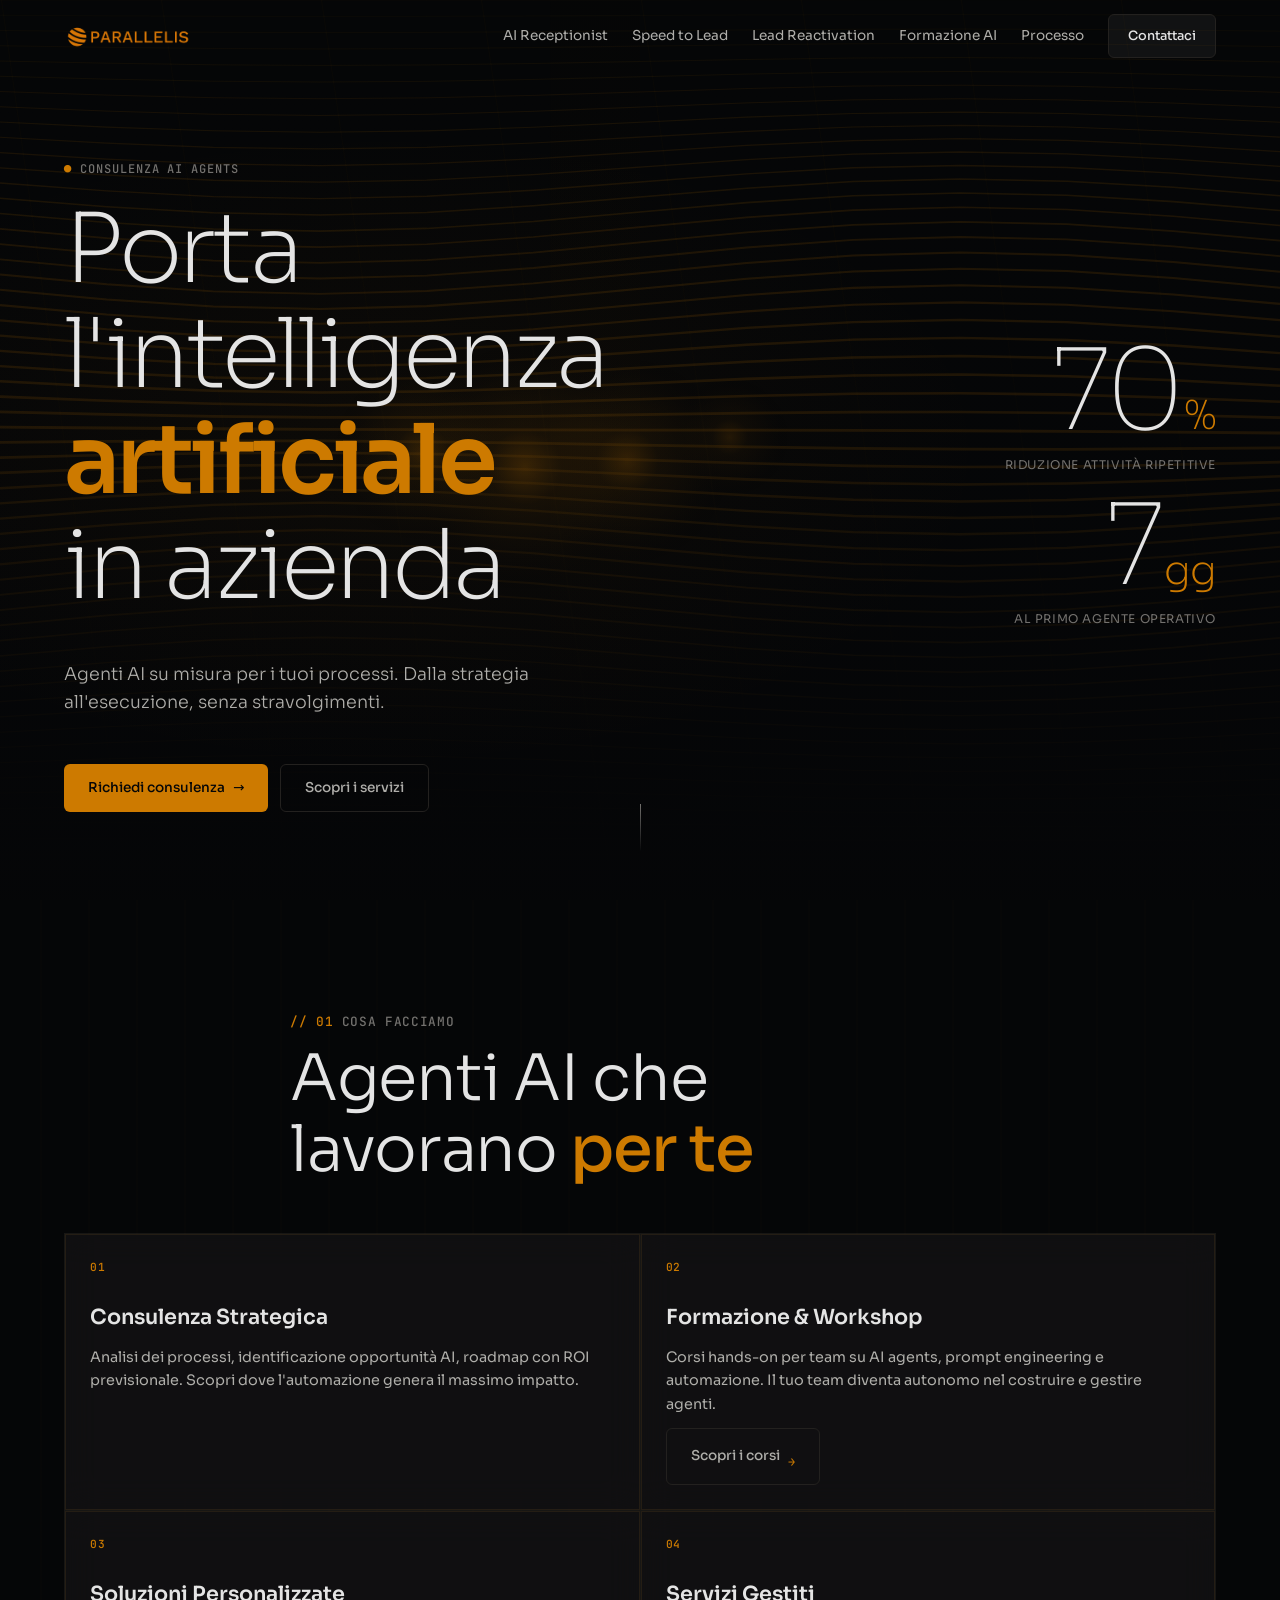
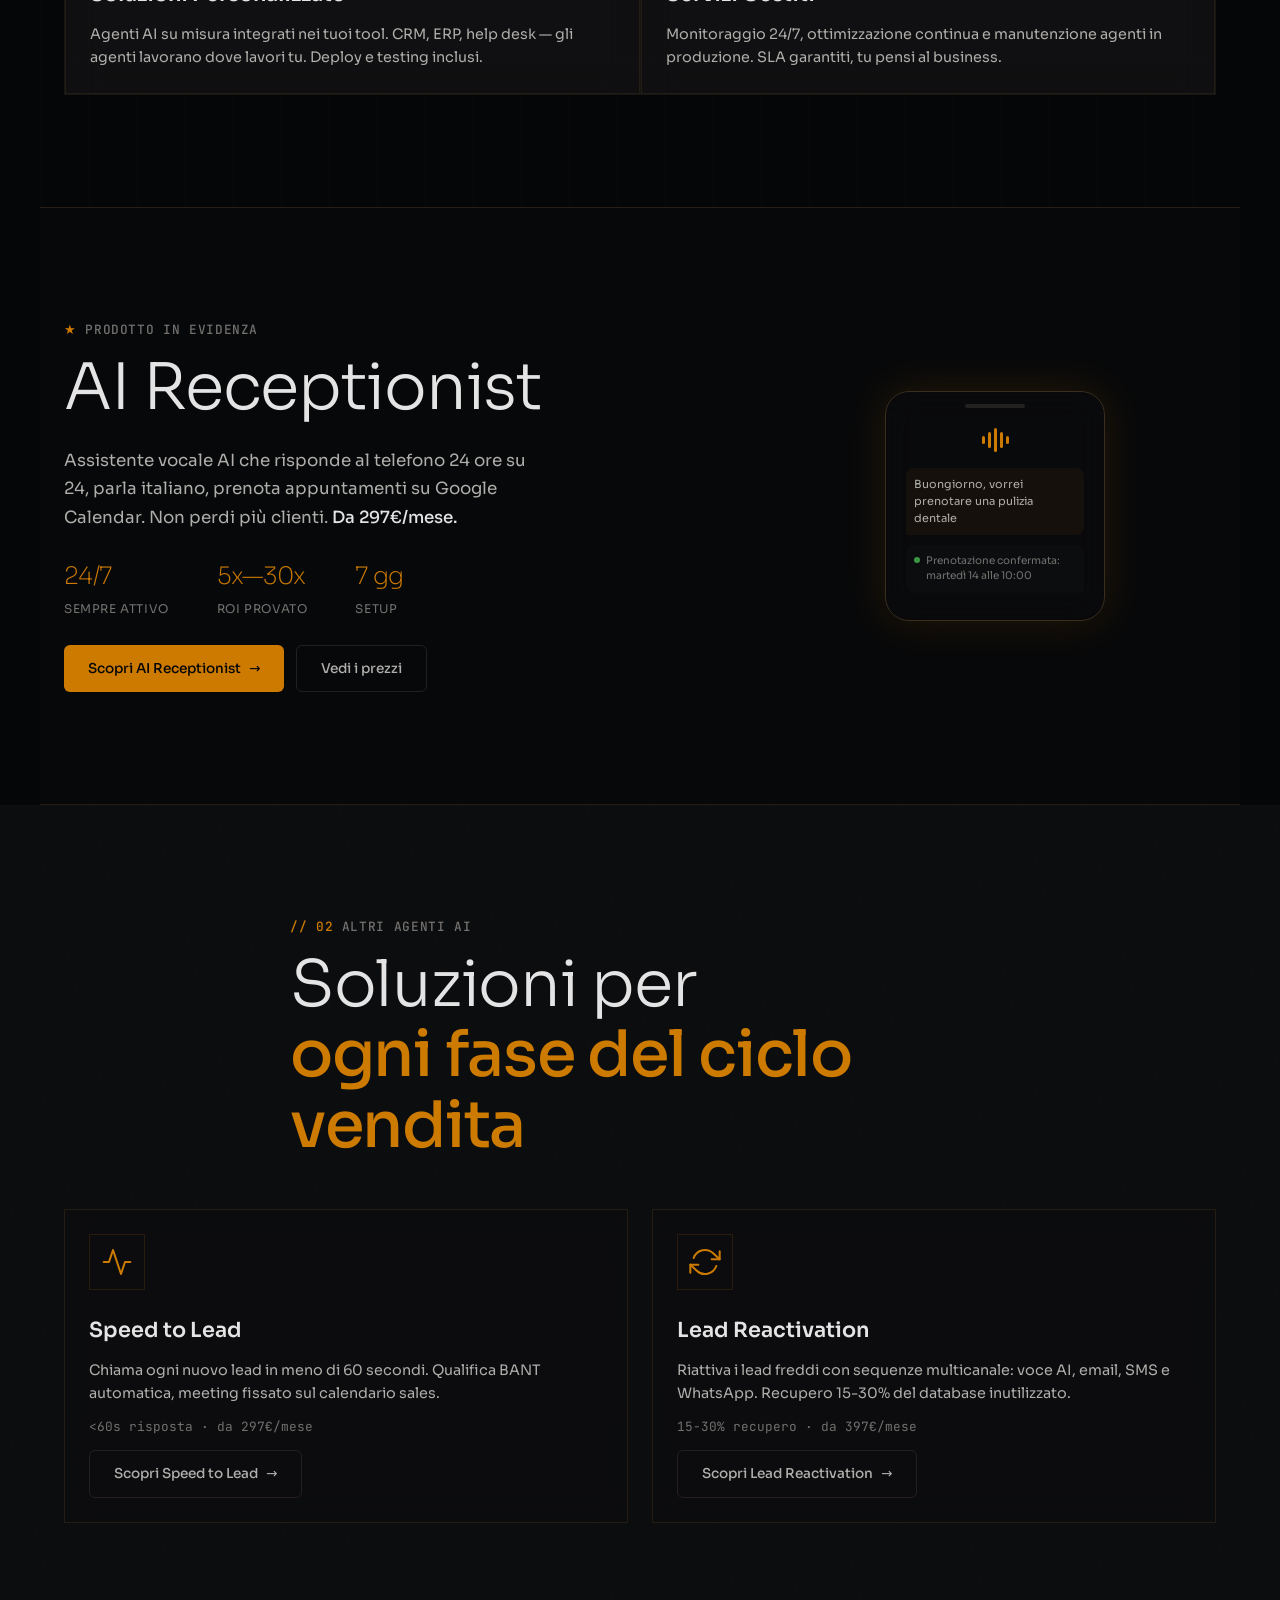
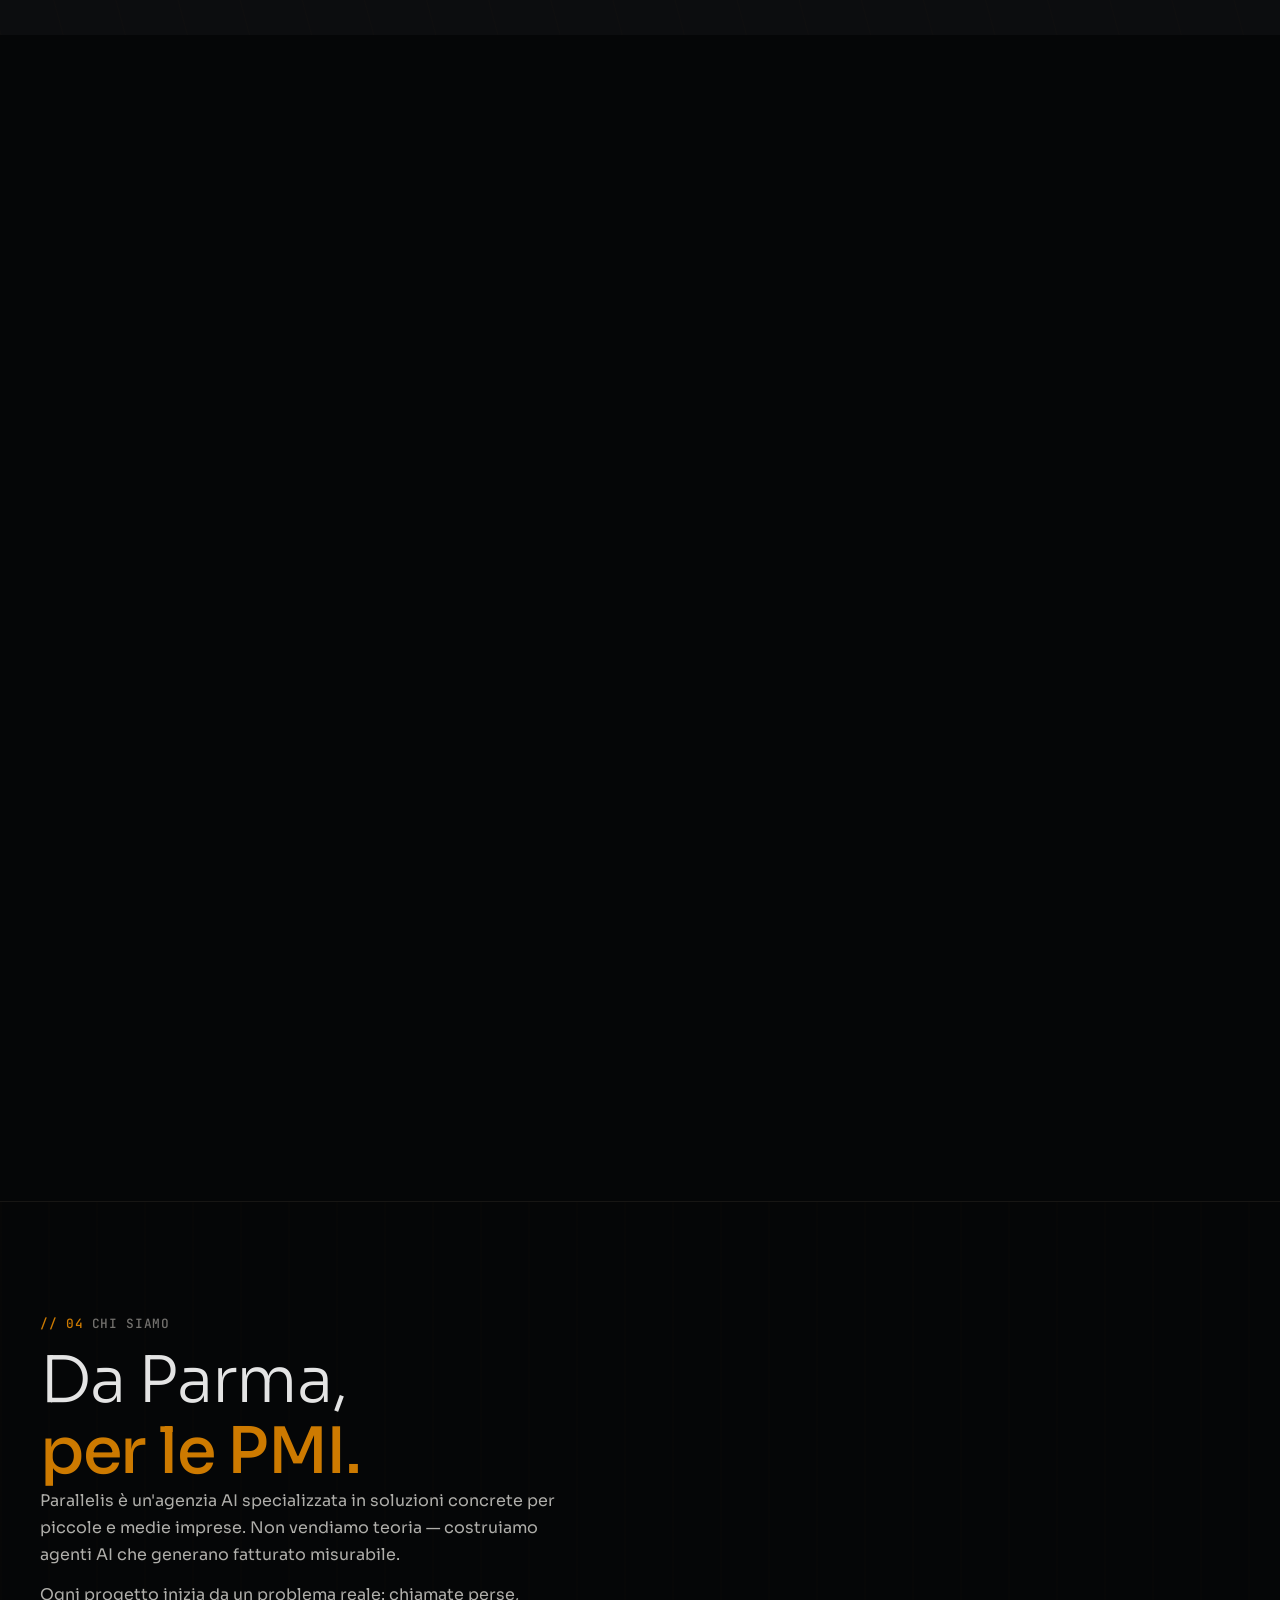
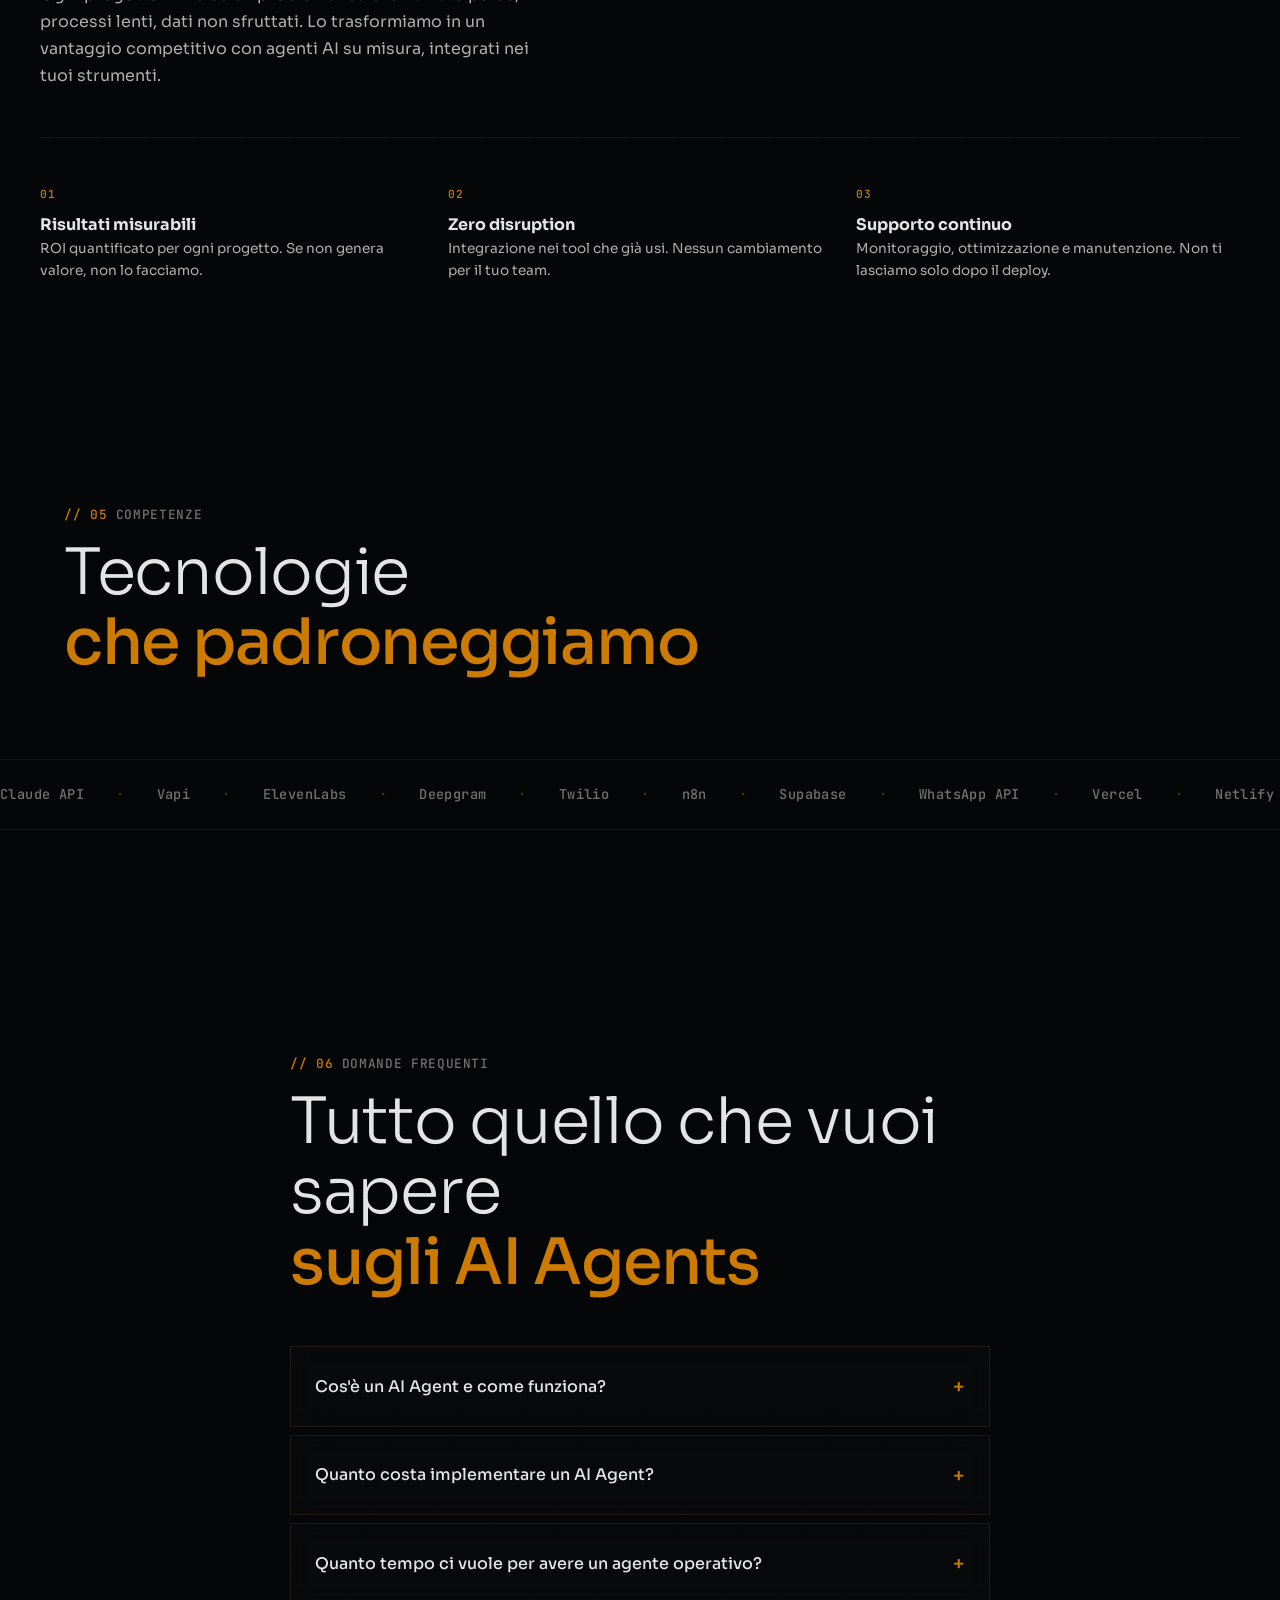
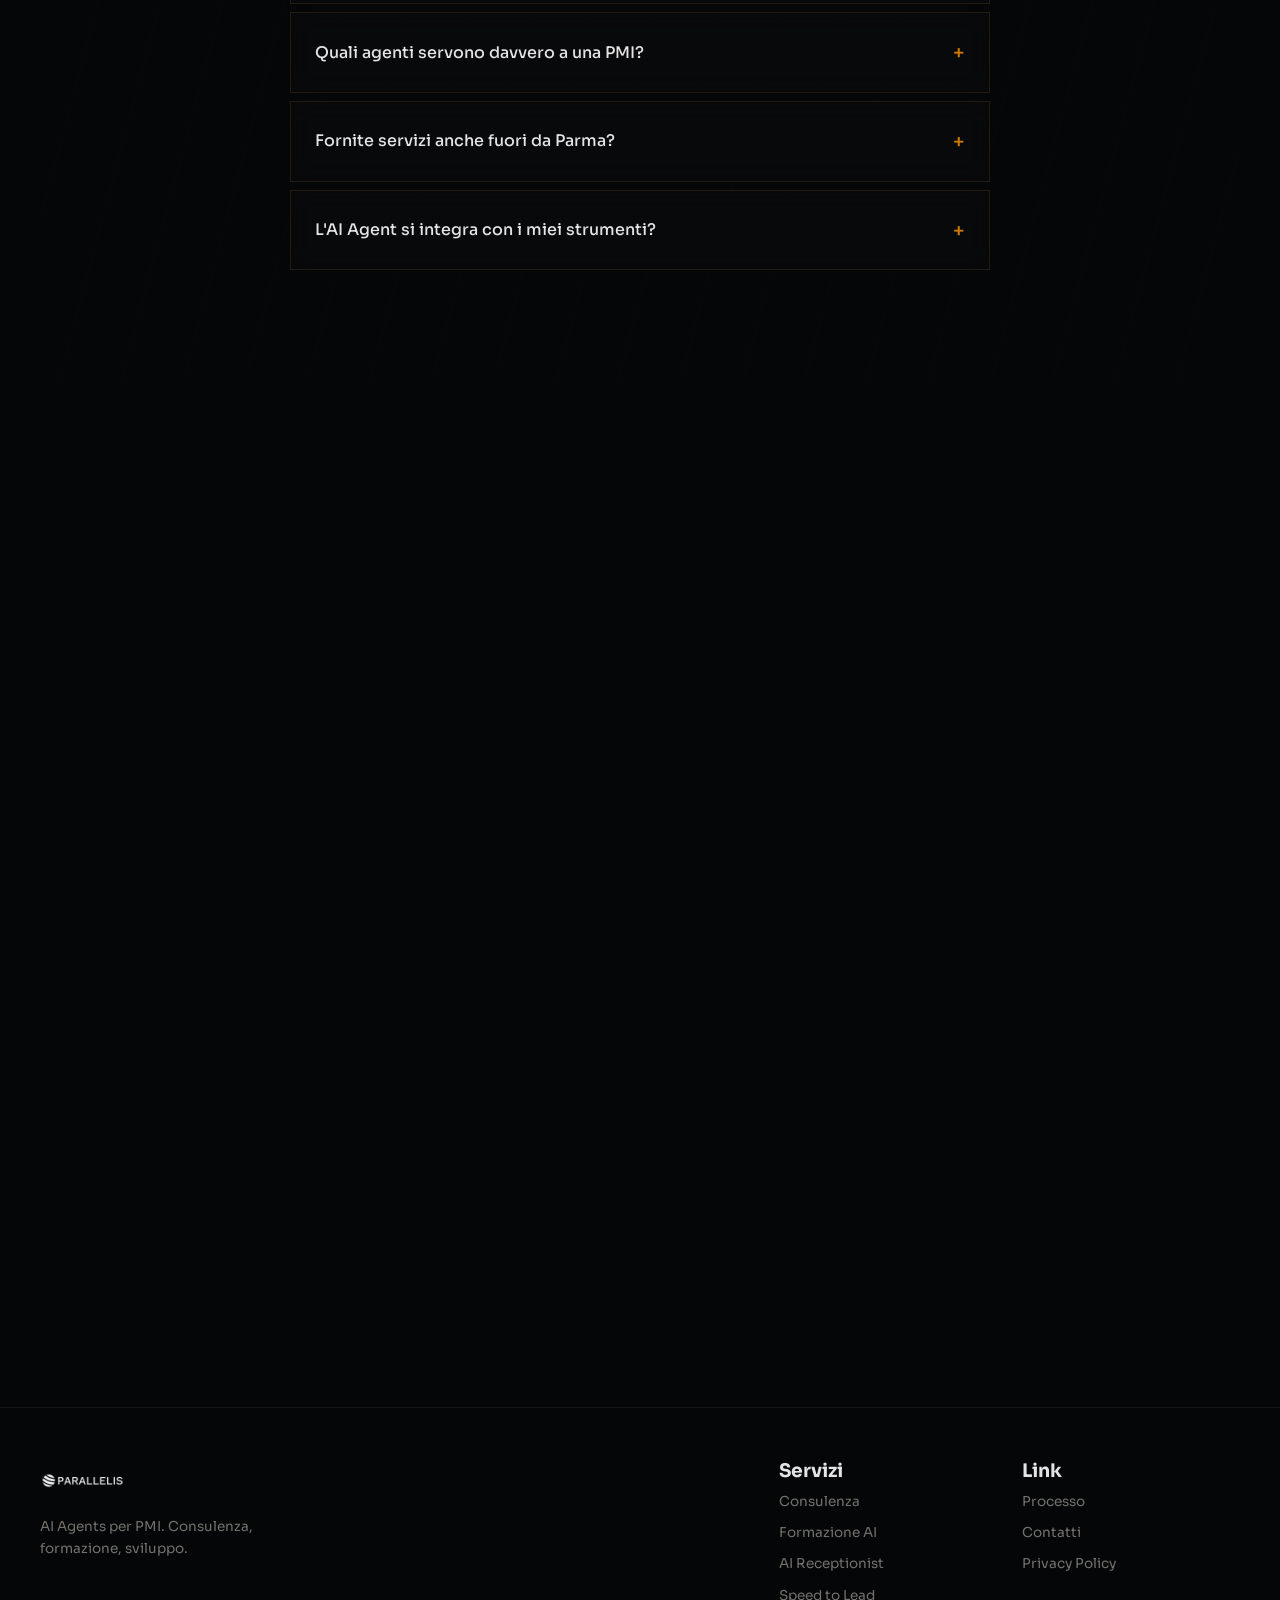
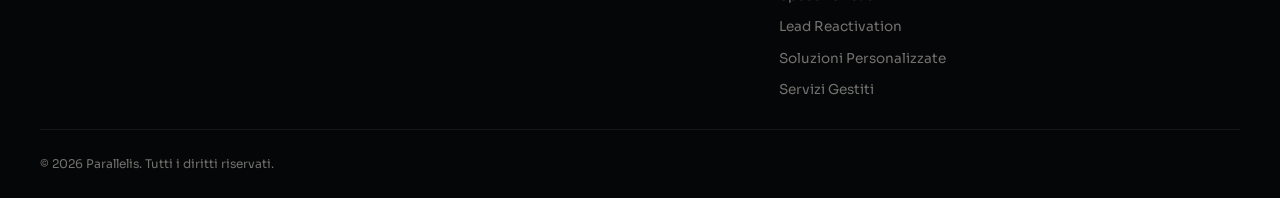
==== commit a246fc6b: "fix: full KEDEC audit — 45+ fixes across all components P0 fixes: - prefers-reduced-motion non kill " ====
--- a/index.html
+++ b/index.html
@@ -4,19 +4,24 @@
 <meta charset="UTF-8">
 <meta name="viewport" content="width=device-width, initial-scale=1.0">
 <title>Parallelis — Agenti AI per PMI a Parma | Consulenza AI Agents</title>
-<meta name="description" content="Parallelis trasforma i processi aziendali con agenti AI su misura. Consulenza, formazione e custom solutions per PMI a Parma.">
+<meta name="description" content="Parallelis trasforma i processi aziendali con agenti AI su misura. Consulenza, formazione e custom solutions per PMI a Parma ed Emilia-Romagna.">
 <meta name="keywords" content="AI agents, consulenza AI, automazione aziendale, agenti intelligenti, formazione AI, custom AI solutions">
 <meta name="author" content="Parallelis">
 <meta name="robots" content="index, follow">
-<link rel="canonical" href="https://parallelis.it">
+<link rel="canonical" href="https://parallelis.it/">
 <link rel="alternate" hreflang="it" href="https://parallelis.it">
 <link rel="alternate" hreflang="x-default" href="https://parallelis.it">
 
 <meta property="og:title" content="Parallelis — AI Agents per la tua azienda">
-<meta property="og:description" content="Trasforma i processi aziendali con agenti AI su misura. Consulenza, formazione e custom solutions per PMI.">
+<meta property="og:description" content="Trasforma i processi aziendali con agenti AI su misura. Consulenza, formazione e soluzioni personalizzate per PMI.">
 <meta property="og:type" content="website">
 <meta property="og:url" content="https://parallelis.it">
 <meta property="og:site_name" content="Parallelis">
+
+<meta property="og:image" content="https://parallelis.it/og-image.jpg">
+<meta property="og:image:width" content="1200">
+<meta property="og:image:height" content="630">
+<meta name="twitter:image" content="https://parallelis.it/og-image.jpg">
 
 <meta name="twitter:card" content="summary_large_image">
 <meta name="twitter:title" content="Parallelis — AI Agents per la tua azienda">
@@ -29,7 +34,7 @@
   "name": "Parallelis",
   "description": "Consulenza AI Agents per PMI. Agenti AI su misura per processi aziendali: AI Receptionist, Speed to Lead, Lead Reactivation, Formazione AI.",
   "url": "https://parallelis.it",
-  "telephone": "+39 0521 000000",
+  "telephone": "",
   "email": "info@parallelis.it",
   "image": "https://parallelis.it/parallelis-logo-amber.png",
   "address": {
@@ -43,7 +48,7 @@
   "priceRange": "€€",
   "openingHours": "Mo-Fr 09:00-18:00",
   "knowsAbout": ["AI Agents", "Intelligenza Artificiale", "Automazione Aziendale", "Voice AI", "Business Automation"],
-  "sameAs": []
+  "sameAs": ["https://linkedin.com/company/parallelis"]
 }
 </script>
 
@@ -144,7 +149,7 @@
           <span class="hero-word">in azienda</span>
         </h1>
         <p class="hero-subtitle">
-          Agenti AI su misura per i tuoi processi. Dalla strategia all'esecuzione, zero disruption.
+          Agenti AI su misura per i tuoi processi. Dalla strategia all'esecuzione, senza stravolgimenti.
         </p>
         <div class="hero-actions">
           <a href="#contatto" class="btn btn--primary">
@@ -158,7 +163,7 @@
         <div class="hero-stat">
           <span class="hero-stat-value" data-count="70">0</span>
           <span class="hero-stat-unit">%</span>
-          <span class="hero-stat-label">riduzione task ripetitivi</span>
+          <span class="hero-stat-label">riduzione attività ripetitive</span>
         </div>
         <div class="hero-stat">
           <span class="hero-stat-value" data-count="7">0</span>
@@ -189,7 +194,7 @@
         <span class="service-num">01</span>
         <h3 class="service-title">Consulenza Strategica</h3>
         <p class="service-desc">
-          Assessment processi, identificazione opportunità AI, roadmap con ROI previsionale. Scopri dove l'automazione genera il massimo impatto.
+          Analisi dei processi, identificazione opportunità AI, roadmap con ROI previsionale. Scopri dove l'automazione genera il massimo impatto.
         </p>
       </article>
 
@@ -206,7 +211,7 @@
 
       <article class="service-card" data-reveal>
         <span class="service-num">03</span>
-        <h3 class="service-title">Custom Solutions</h3>
+        <h3 class="service-title">Soluzioni Personalizzate</h3>
         <p class="service-desc">
           Agenti AI su misura integrati nei tuoi tool. CRM, ERP, help desk — gli agenti lavorano dove lavori tu. Deploy e testing inclusi.
         </p>
@@ -214,7 +219,7 @@
 
       <article class="service-card" data-reveal>
         <span class="service-num">04</span>
-        <h3 class="service-title">Managed Services</h3>
+        <h3 class="service-title">Servizi Gestiti</h3>
         <p class="service-desc">
           Monitoraggio 24/7, ottimizzazione continua e manutenzione agenti in produzione. SLA garantiti, tu pensi al business.
         </p>
@@ -356,7 +361,7 @@
         </div>
         <div class="step-content">
           <p class="step-tag">Settimana 1-2</p>
-          <h3 class="step-title">Assessment & Strategy</h3>
+          <h3 class="step-title">Analisi e Strategia</h3>
           <p class="step-desc">
             Analizziamo i tuoi processi, identifichiamo dove l'AI genera il massimo impatto 
             e costruiamo una roadmap chiara con KPI misurabili.
@@ -373,7 +378,7 @@
         </div>
         <div class="step-content">
           <p class="step-tag">Settimana 3-6</p>
-          <h3 class="step-title">Build & Deploy</h3>
+          <h3 class="step-title">Sviluppo e Rilascio</h3>
           <p class="step-desc">
             Sviluppiamo gli agenti, li integriamo nei tuoi sistemi e li testiamo 
             nel tuo ambiente reale. Iterazione rapida, risultati visibili.
@@ -392,7 +397,7 @@
         </div>
         <div class="step-content">
           <p class="step-tag">Continuo</p>
-          <h3 class="step-title">Optimize & Scale</h3>
+          <h3 class="step-title">Ottimizzazione e Scalabilità</h3>
           <p class="step-desc">
             Monitoriamo le performance, ottimizziamo i risultati e scaliamo 
             gli agenti vincenti ad altri reparti. Miglioramento continuo garantito.
@@ -462,7 +467,7 @@
         <span>Twilio</span><span class="marquee-sep">·</span>
         <span>n8n</span><span class="marquee-sep">·</span>
         <span>Supabase</span><span class="marquee-sep">·</span>
-        <span>Antigravity</span><span class="marquee-sep">·</span>
+        <span>WhatsApp API</span><span class="marquee-sep">·</span>
         <span>Vercel</span><span class="marquee-sep">·</span>
         <span>Netlify</span><span class="marquee-sep">·</span>
         <span>Make</span><span class="marquee-sep">·</span>
@@ -473,7 +478,7 @@
         <span>Twilio</span><span class="marquee-sep">·</span>
         <span>n8n</span><span class="marquee-sep">·</span>
         <span>Supabase</span><span class="marquee-sep">·</span>
-        <span>Antigravity</span><span class="marquee-sep">·</span>
+        <span>WhatsApp API</span><span class="marquee-sep">·</span>
         <span>Vercel</span><span class="marquee-sep">·</span>
         <span>Netlify</span><span class="marquee-sep">·</span>
         <span>Make</span>
@@ -611,24 +616,24 @@
 <footer class="site-footer" role="contentinfo">
   <div class="footer-grid">
     <div class="footer-brand">
-      <a href="#" class="logo">
+      <a href="#" class="logo" aria-label="Parallelis Home">
         <img src="parallelis-logo-dark.png" alt="Parallelis" class="logo-img logo-img--small" width="120" height="67" loading="lazy">
       </a>
       <p class="footer-desc">AI Agents per PMI. Consulenza, formazione, sviluppo.</p>
     </div>
     <div class="footer-links">
       <nav class="footer-col" aria-label="Servizi">
-        <h4>Servizi</h4>
+        <h3>Servizi</h3>
         <a href="#servizi">Consulenza</a>
         <a href="/formazione-ai">Formazione AI</a>
         <a href="/ai-receptionist">AI Receptionist</a>
         <a href="/speed-to-lead-agent">Speed to Lead</a>
         <a href="/lead-reactivation-agent">Lead Reactivation</a>
-        <a href="#servizi">Custom Solutions</a>
-        <a href="#servizi">Managed Services</a>
+        <a href="#servizi">Soluzioni Personalizzate</a>
+        <a href="#servizi">Servizi Gestiti</a>
       </nav>
       <nav class="footer-col" aria-label="Navigazione">
-        <h4>Link</h4>
+        <h3>Link</h3>
         <a href="#processo">Processo</a>
         <a href="#contatto">Contatti</a>
         <a href="mailto:info@parallelis.it?subject=Privacy">Privacy Policy</a>
--- a/styles.css
+++ b/styles.css
@@ -43,6 +43,10 @@
   --ease-out-expo: cubic-bezier(0.16, 1, 0.3, 1);
   --ease-out-quart: cubic-bezier(0.25, 1, 0.5, 1);
 
+  --color-error: oklch(50% 0.15 20);
+  --color-success: oklch(60% 0.15 145);
+  --shadow: rgba(0,0,0,0.3);
+
   color-scheme: dark;
   font-synthesis: none;
 }
@@ -67,19 +71,22 @@
   color: var(--text);
   line-height: 1.6;
   font-size: 1rem;
+  overflow-x: hidden;
 }
 
 img, svg { display: block; max-width: 100%; }
 a { color: inherit; text-decoration: none; }
 button { font: inherit; cursor: pointer; border: none; background: none; }
 input, textarea { font: inherit; color: inherit; }
+input, textarea, select { font-size: 16px !important; }
 
 ::selection {
   background: var(--accent);
   color: var(--bg);
 }
 
-:focus-visible {
+:focus-visible,
+:focus {
   outline: 2px solid var(--accent);
   outline-offset: 2px;
 }
@@ -106,7 +113,7 @@
 
 .glass--card:hover {
   border-color: color-mix(in oklch, var(--accent) 25%, var(--border-hover));
-  box-shadow: 0 0 40px var(--accent-glow), 0 8px 32px rgba(0,0,0,0.3);
+  box-shadow: 0 0 40px var(--accent-glow), 0 8px 32px var(--shadow);
   transform: translateY(-3px);
 }
 
@@ -124,6 +131,21 @@
   border-color: var(--accent);
   box-shadow: 0 0 30px var(--accent-glow), 0 4px 20px var(--accent-light);
   transform: scale(1.02);
+}
+
+@supports not (backdrop-filter: blur(1px)) {
+  .glass,
+  .glass--card,
+  .glass--btn,
+  .site-header.scrolled,
+  .service-card,
+  .step-content,
+  .pg-card,
+  .fp-phone,
+  .faq-item,
+  .contact-form {
+    background: var(--surface);
+  }
 }
 
 /* --- Section Canvas Container --- */
@@ -347,7 +369,7 @@
 }
 
 .btn--primary[style*="--btn-error: 1"] {
-  background: oklch(50% 0.15 20);
+  background: var(--color-error, oklch(50% 0.15 20));
 }
 
 .btn--primary::after {
@@ -612,7 +634,7 @@
 .process,
 .contact {
   content-visibility: auto;
-  contain-intrinsic-size: 600px;
+  contain-intrinsic-size: 800px;
 }
 
 .section-header {
@@ -641,6 +663,35 @@
   -webkit-backdrop-filter: blur(16px);
   border: 1px solid color-mix(in oklch, var(--accent) 8%, var(--border-light));
   transition: background 0.3s var(--ease-out-quart), border-color 0.3s var(--ease-out-quart), box-shadow 0.3s var(--ease-out-quart);
+  display: flex;
+  flex-direction: column;
+}
+
+.service-card .service-desc {
+  flex-grow: 1;
+}
+
+.service-card .btn,
+.service-card .btn-arrow {
+  margin-top: var(--space-sm);
+  align-self: flex-start;
+}
+
+.service-card .btn-arrow {
+  display: inline-flex;
+  align-items: center;
+  gap: 0.3rem;
+  font-family: var(--font-mono);
+  font-size: 0.75rem;
+  font-weight: 500;
+  letter-spacing: 0.05em;
+  text-transform: uppercase;
+  color: var(--accent);
+  transition: gap 0.2s var(--ease-out-quart);
+}
+
+.service-card .btn-arrow:hover {
+  gap: 0.6rem;
 }
 
 .service-card:hover {
@@ -743,6 +794,7 @@
 .step-number::before {
   content: '';
   position: absolute;
+  will-change: transform;
   inset: 0;
   margin: auto;
   width: 56px;
@@ -758,6 +810,7 @@
 .step-number::after {
   content: '';
   position: absolute;
+  will-change: transform;
   inset: 0;
   margin: auto;
   width: 68px;
@@ -884,7 +937,7 @@
 .pg-card:hover {
   border-color: color-mix(in oklch, var(--accent) 25%, var(--border-hover));
   transform: translateY(-3px);
-  box-shadow: 0 0 30px var(--accent-glow), 0 8px 32px rgba(0,0,0,0.25);
+  box-shadow: 0 0 30px var(--accent-glow), 0 8px 32px var(--shadow);
 }
 
 .pg-card-icon {
@@ -1005,7 +1058,7 @@
   border-radius: 24px;
   padding: 12px;
   position: relative;
-  box-shadow: 0 0 40px var(--accent-glow), 0 8px 32px rgba(0,0,0,0.3);
+  box-shadow: 0 0 40px var(--accent-glow), 0 8px 32px var(--shadow);
 }
 
 .fp-phone-notch {
@@ -1074,7 +1127,7 @@
   width: 6px;
   height: 6px;
   border-radius: 50%;
-  background: oklch(60% 0.15 145);
+  background: var(--color-success, oklch(60% 0.15 145));
   flex-shrink: 0;
   margin-top: 4px;
 }
@@ -1098,13 +1151,15 @@
   margin-bottom: var(--space-sm);
 }
 
-.about-values {
-  display: grid;
-  grid-template-columns: repeat(3, 1fr);
-  gap: var(--space-md);
-  margin-top: var(--space-lg);
-  padding-top: var(--space-lg);
-  border-top: 1px solid var(--border-light);
+@media (min-width: 641px) {
+  .about-values {
+    display: grid;
+    grid-template-columns: repeat(3, 1fr);
+    gap: var(--space-md);
+    margin-top: var(--space-lg);
+    padding-top: var(--space-lg);
+    border-top: 1px solid var(--border-light);
+  }
 }
 
 .about-value-num {
@@ -1117,7 +1172,7 @@
   display: block;
 }
 
-.about-value h4 {
+.about-value h3 {
   font-family: var(--font-display);
   font-size: 1rem;
   font-weight: 600;
@@ -1137,8 +1192,6 @@
     gap: var(--space-md);
   }
 }
-
-/* --- Expertise Marquee --- */
 .expertise {
   max-width: 100%;
   padding-left: 0;
@@ -1259,6 +1312,8 @@
 }
 
 .faq-answer.open {
+  max-height: 999px !important;
+  opacity: 1 !important;
   padding: 0 var(--space-md) var(--space-md);
 }
 
@@ -1399,6 +1454,7 @@
 
 .pulse-beam {
   position: absolute;
+  will-change: transform;
   width: 1.5px;
   height: 100%;
   top: 0;
@@ -1430,6 +1486,7 @@
 .pulse-beam::after {
   content: '';
   position: absolute;
+  will-change: transform;
   left: 50%;
   width: 80px;
   height: 80px;
@@ -1637,12 +1694,30 @@
 }
 
 @media (max-width: 640px) {
+
+  .nav-overlay {
+    position: fixed;
+    inset: 0;
+    background: color-mix(in oklch, var(--bg) 60%, transparent);
+    backdrop-filter: blur(4px);
+    -webkit-backdrop-filter: blur(4px);
+    z-index: 99;
+    opacity: 0;
+    pointer-events: none;
+    transition: opacity 0.3s var(--ease-out-quart);
+  }
+
+  .nav-overlay.visible {
+    opacity: 1;
+    pointer-events: auto;
+  }
+
   :root {
     --space-2xl: 5rem;
   }
 
   .hero-grid {
-    padding: var(--space-lg) var(--space-md);
+    padding: var(--space-lg) var(--space-md) ;
   }
 
   .hero-title {
@@ -1673,12 +1748,17 @@
     background: var(--surface);
     border-left: 1px solid var(--border);
     padding: var(--space-xl);
-    transition: right 0.3s var(--ease-out-expo);
+    transition: right 0.3s var(--ease-out-expo), visibility 0.3s var(--ease-out-expo);
     z-index: 100;
+  }
+
+  .nav-links:not(.open) {
+    visibility: hidden;
   }
 
   .nav-links.open {
     right: 0;
+    visibility: visible;
   }
 
   .nav-links a:not(.btn) {
@@ -1695,11 +1775,113 @@
     gap: var(--space-lg);
   }
 
-  .hero-title {
-    font-size: clamp(2rem, 10vw, 3rem);
-  }
-
   .section-title {
     font-size: clamp(1.8rem, 8vw, 2.8rem);
   }
-}
+
+  .section-header {
+    margin-bottom: var(--space-md);
+  }
+
+  .process-step {
+    margin-left: 0;
+    grid-template-columns: 1fr;
+    gap: var(--space-sm);
+  }
+
+  .step-number {
+    width: 56px;
+    height: 56px;
+    justify-self: start;
+  }
+
+  .step-ring { width: 56px; height: 56px; }
+
+  .step-digit { font-size: 1.3rem; }
+
+  .step-number::before { width: 40px; height: 40px; transform-origin: 28px 28px; }
+  .step-number::after { width: 50px; height: 50px; transform-origin: 28px 28px; }
+
+  .step-content {
+    padding: var(--space-sm);
+  }
+
+  .step-title {
+    font-size: 1.3rem;
+  }
+
+  .process-timeline::before,
+  .process-timeline::after {
+    display: none;
+  }
+
+  .about-values {
+    grid-template-columns: 1fr;
+    gap: var(--space-md);
+  }
+
+  .faq-question {
+    padding: var(--space-sm);
+    font-size: 0.9rem;
+  }
+
+  .faq-answer.open {
+    padding: 0 var(--space-sm) var(--space-sm);
+  }
+
+  .contact-grid {
+    gap: var(--space-md);
+  }
+
+  .contact-form {
+    padding: var(--space-sm);
+  }
+
+  .pg-cards {
+    grid-template-columns: 1fr;
+  }
+
+  .pg-card-icon {
+    width: 44px;
+    height: 44px;
+  }
+
+  .expertise-marquee {
+    font-size: 0.8rem;
+  }
+
+  .lines-divider::before {
+    opacity: 0.15;
+  }
+
+  .pulse-beam {
+    width: 1px;
+  }
+
+  .pulse-beam:nth-child(4),
+  .pulse-beam:nth-child(5) {
+    display: none;
+  }
+
+  .hero-canvas {
+    opacity: 0.6;
+  }
+}
+
+@media (max-width: 480px) {
+  :root {
+    --space-md: 1rem;
+  }
+
+  .hero-canvas {
+    opacity: 0.5;
+  }
+
+  .hero-title {
+    font-size: clamp(1.8rem, 9vw, 2.5rem);
+  }
+
+  .logo-img {
+    height: 56px;
+  }
+}
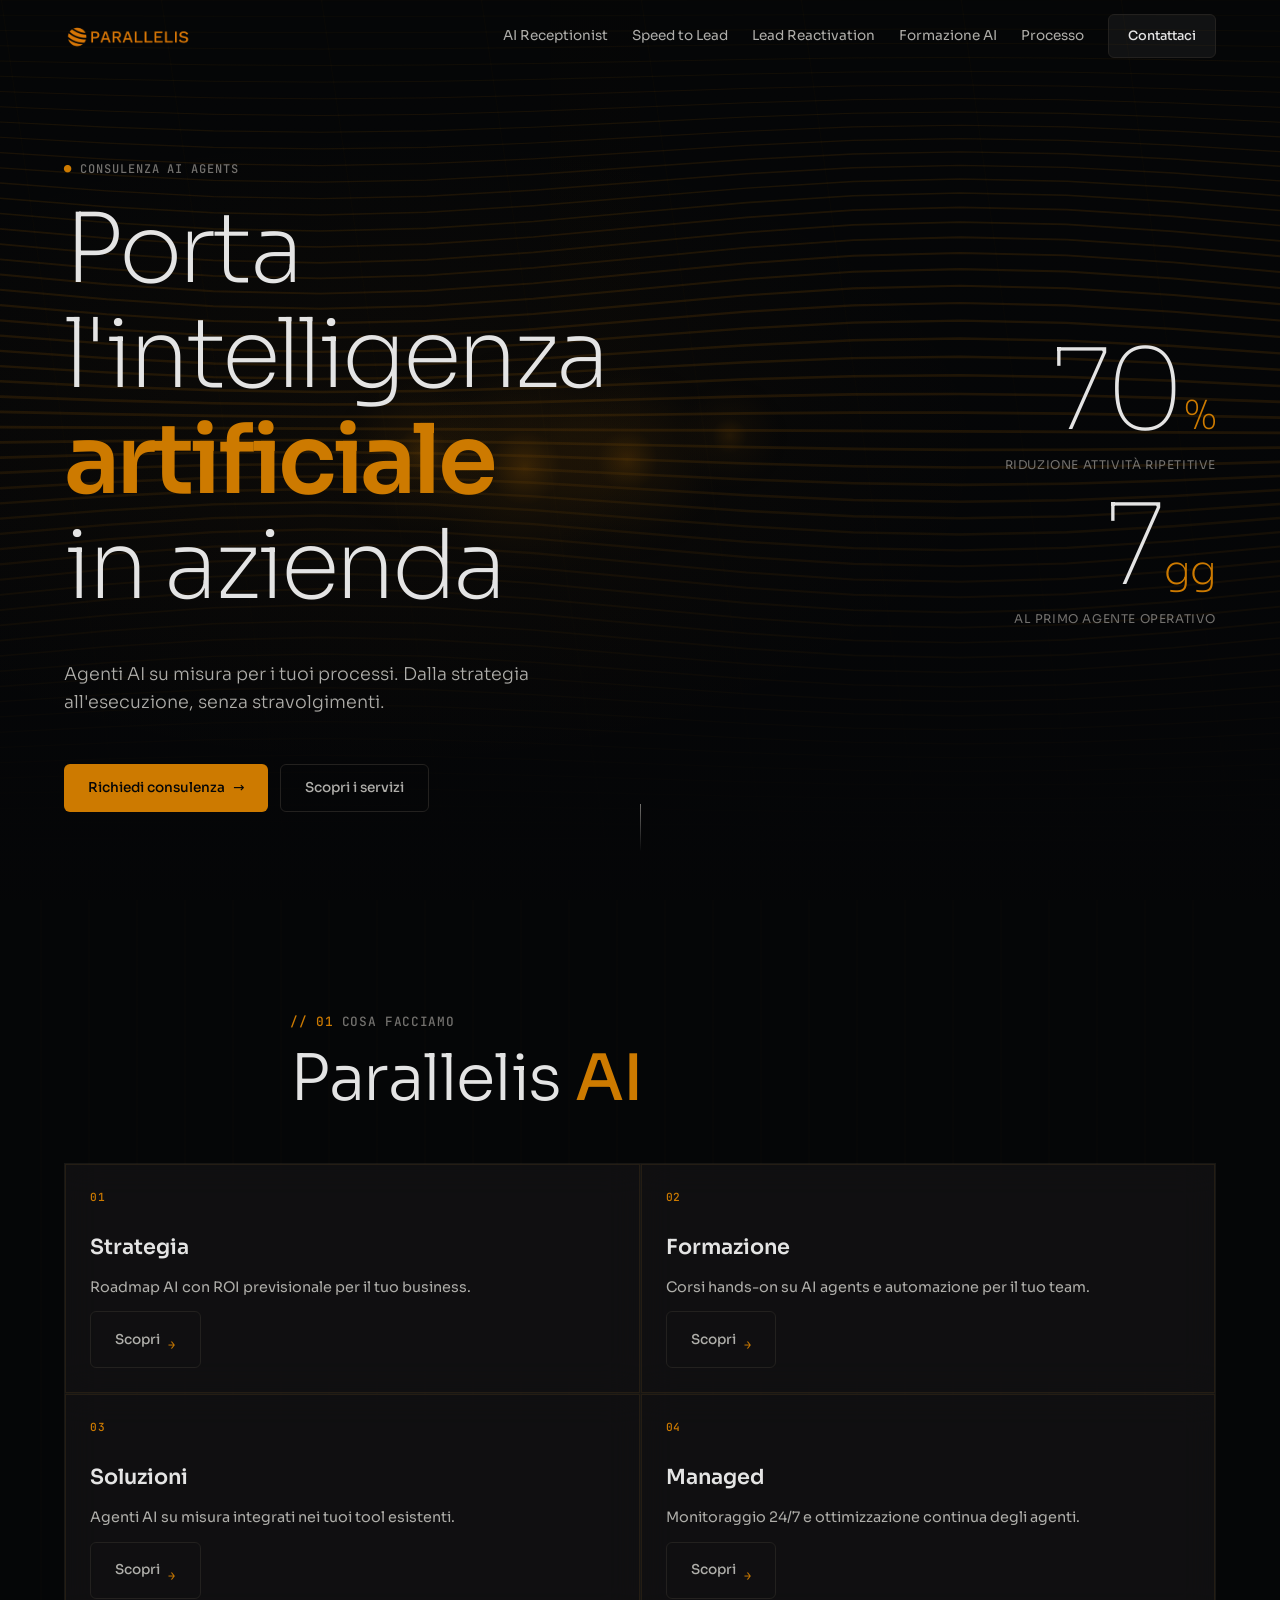
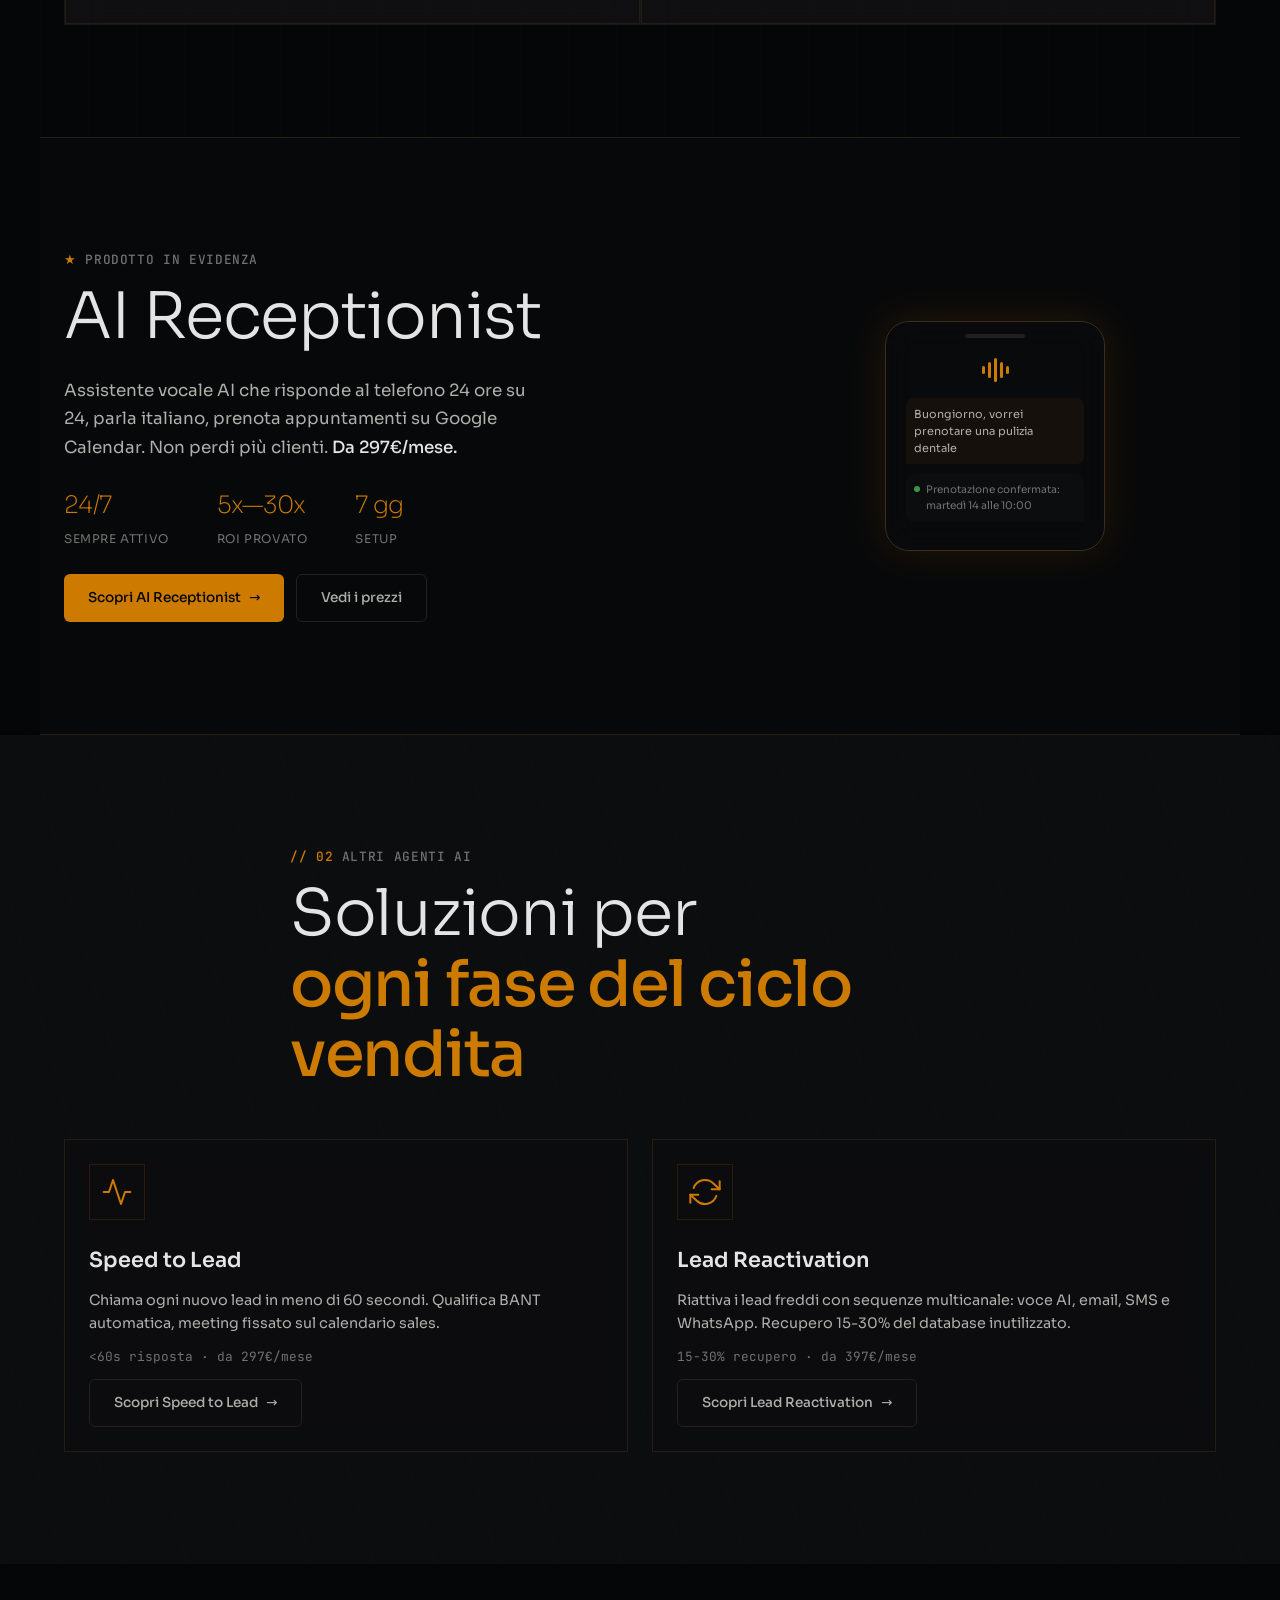
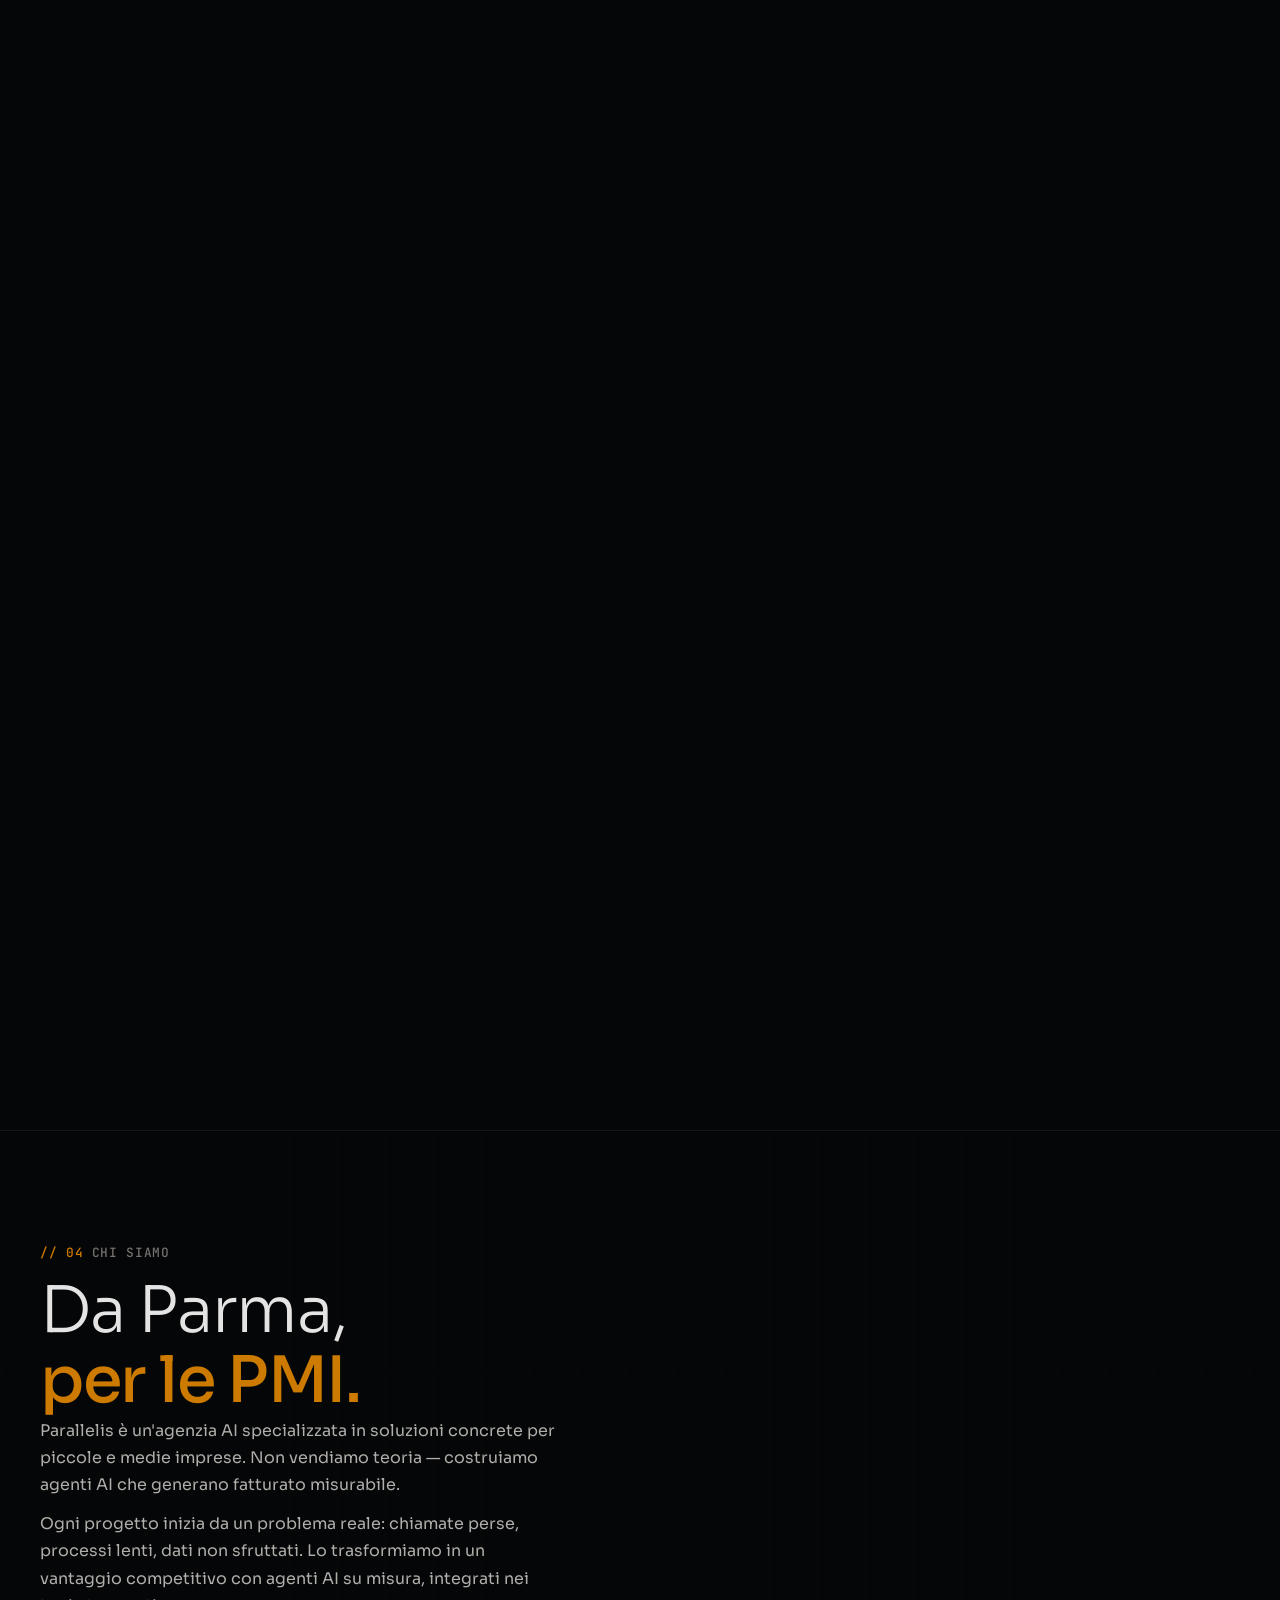
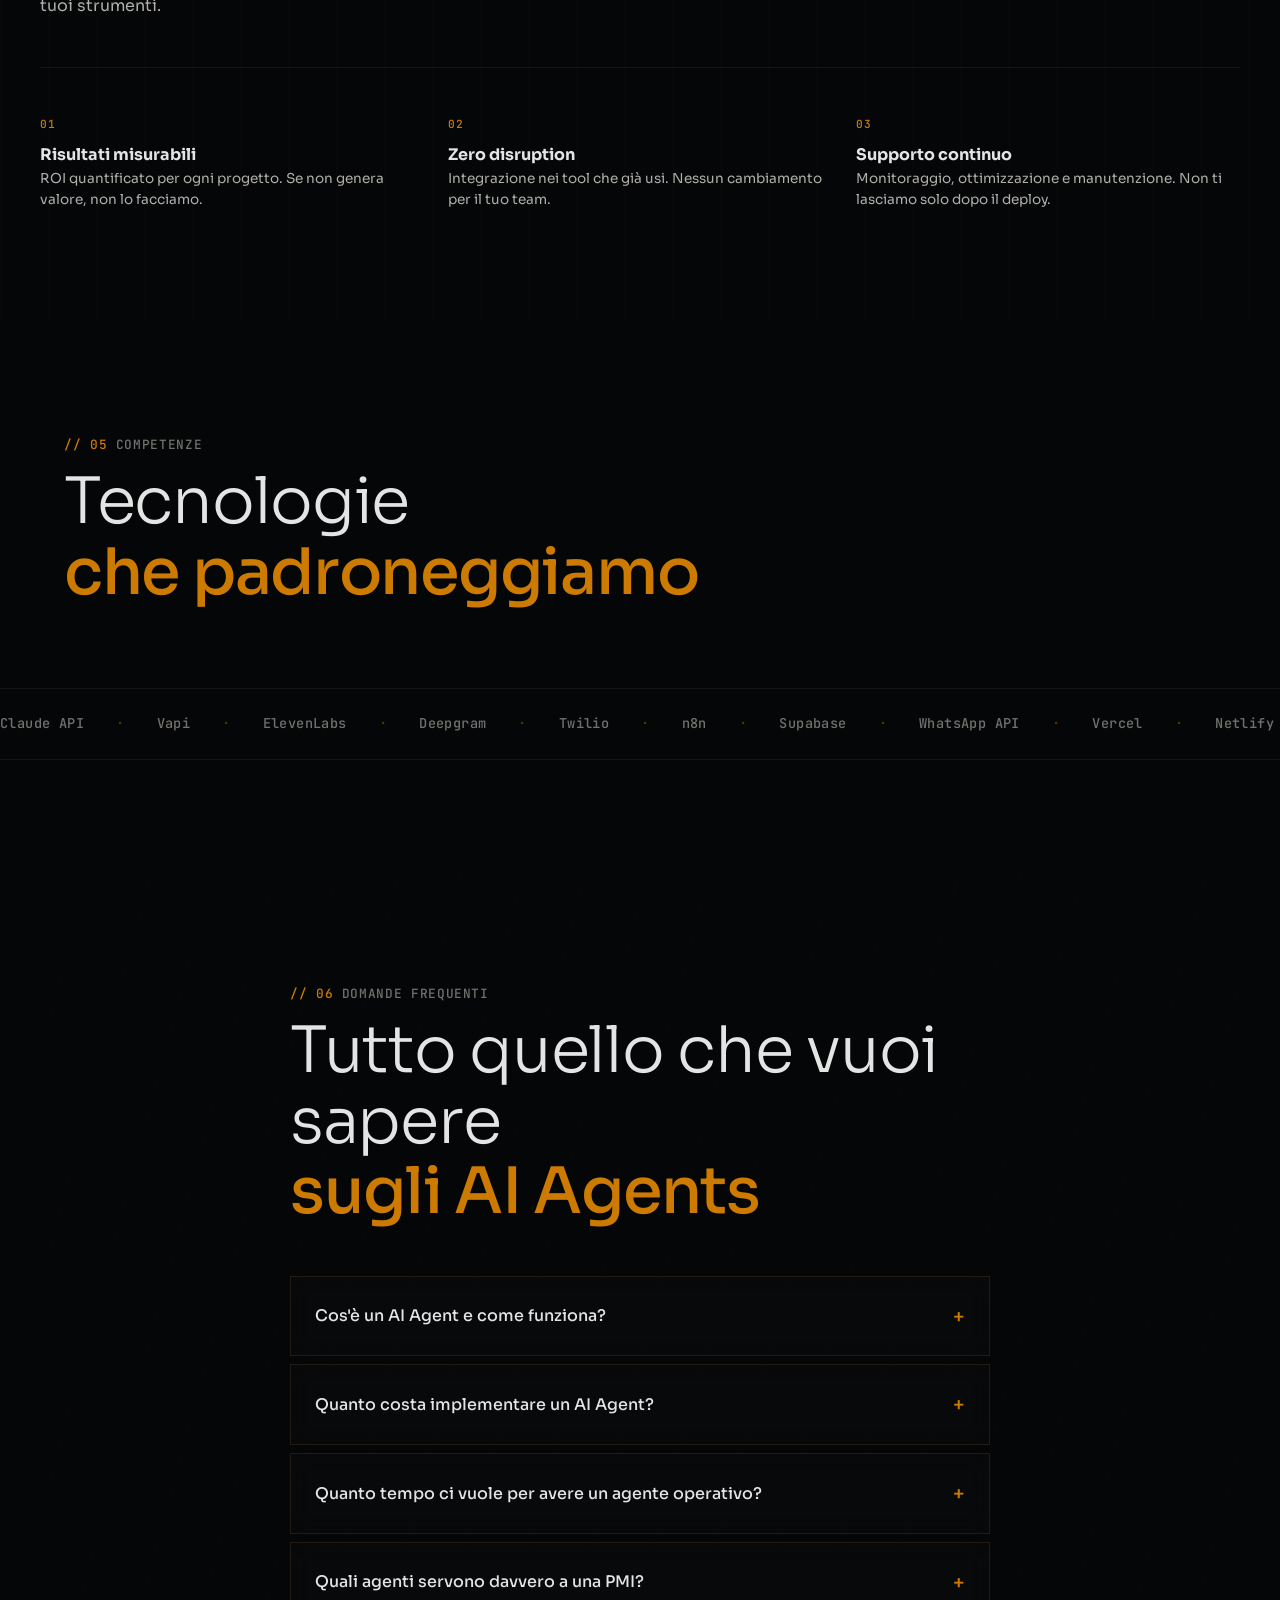
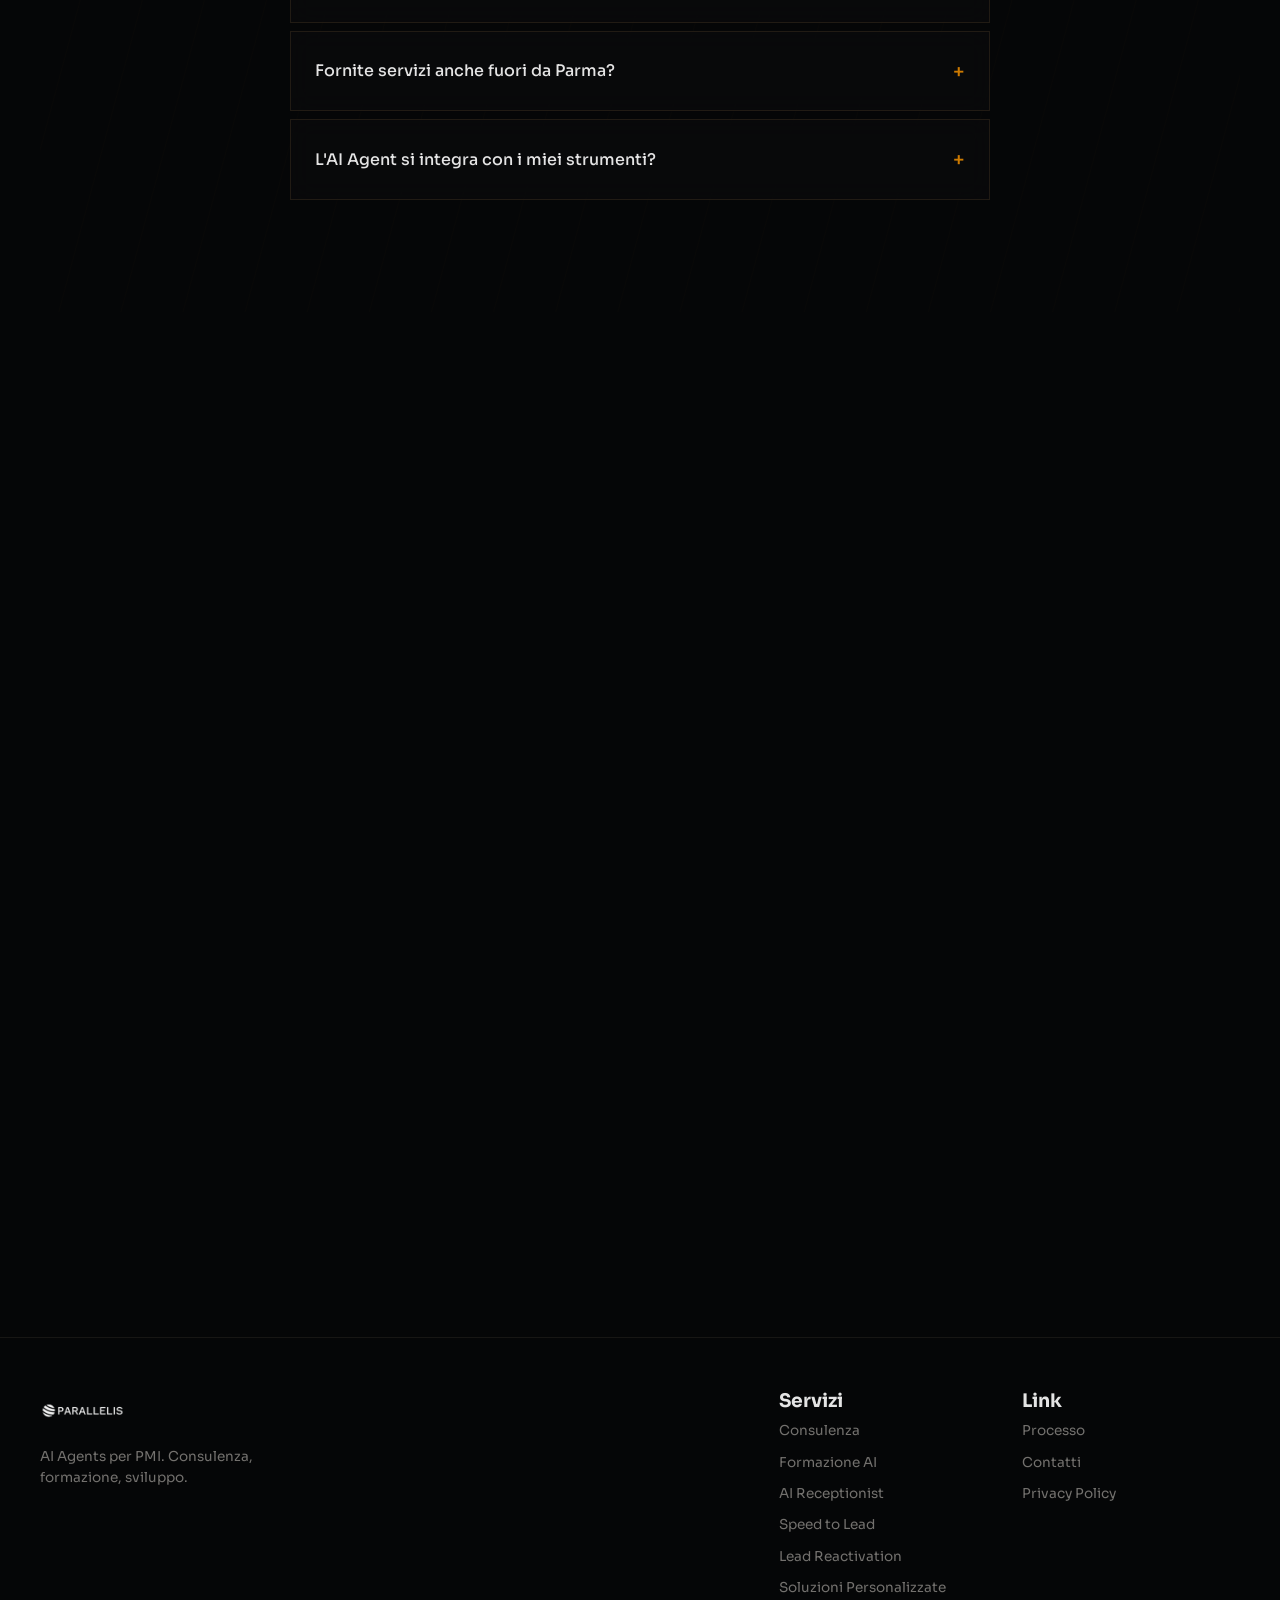
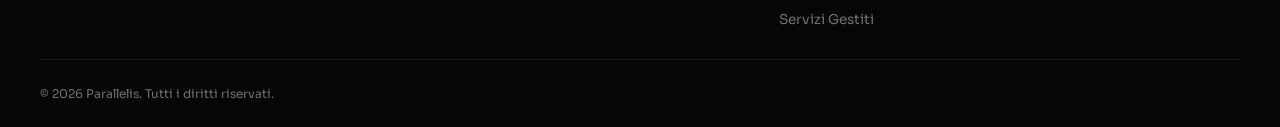
==== commit a90342f1: "fix(services): equal-height cards, sintetico, 4/4 Scopri button - Section title: 'Parallelis AI' (no" ====
--- a/index.html
+++ b/index.html
@@ -184,45 +184,53 @@
         <span class="mono-accent">// 01</span> Cosa facciamo
       </p>
       <h2 class="section-title">
-        Agenti AI che<br>
-        lavorano <span class="text-accent">per te</span>
+        Parallelis <span class="text-accent">AI</span>
       </h2>
     </div>
 
     <div class="services-grid">
       <article class="service-card" data-reveal>
         <span class="service-num">01</span>
-        <h3 class="service-title">Consulenza Strategica</h3>
+        <h3 class="service-title">Strategia</h3>
         <p class="service-desc">
-          Analisi dei processi, identificazione opportunità AI, roadmap con ROI previsionale. Scopri dove l'automazione genera il massimo impatto.
-        </p>
+          Roadmap AI con ROI previsionale per il tuo business.
+        </p>
+        <a href="#contatto" class="btn btn--ghost">
+          Scopri <span class="btn-arrow">→</span>
+        </a>
       </article>
 
       <article class="service-card" data-reveal>
         <span class="service-num">02</span>
-        <h3 class="service-title">Formazione & Workshop</h3>
+        <h3 class="service-title">Formazione</h3>
         <p class="service-desc">
-          Corsi hands-on per team su AI agents, prompt engineering e automazione. Il tuo team diventa autonomo nel costruire e gestire agenti.
-        </p>
-        <a href="/formazione-ai" class="btn btn--ghost" style="margin-top:var(--space-sm)">
-          Scopri i corsi <span class="btn-arrow">→</span>
+          Corsi hands-on su AI agents e automazione per il tuo team.
+        </p>
+        <a href="/formazione-ai" class="btn btn--ghost">
+          Scopri <span class="btn-arrow">→</span>
         </a>
       </article>
 
       <article class="service-card" data-reveal>
         <span class="service-num">03</span>
-        <h3 class="service-title">Soluzioni Personalizzate</h3>
+        <h3 class="service-title">Soluzioni</h3>
         <p class="service-desc">
-          Agenti AI su misura integrati nei tuoi tool. CRM, ERP, help desk — gli agenti lavorano dove lavori tu. Deploy e testing inclusi.
-        </p>
+          Agenti AI su misura integrati nei tuoi tool esistenti.
+        </p>
+        <a href="#contatto" class="btn btn--ghost">
+          Scopri <span class="btn-arrow">→</span>
+        </a>
       </article>
 
       <article class="service-card" data-reveal>
         <span class="service-num">04</span>
-        <h3 class="service-title">Servizi Gestiti</h3>
+        <h3 class="service-title">Managed</h3>
         <p class="service-desc">
-          Monitoraggio 24/7, ottimizzazione continua e manutenzione agenti in produzione. SLA garantiti, tu pensi al business.
-        </p>
+          Monitoraggio 24/7 e ottimizzazione continua degli agenti.
+        </p>
+        <a href="#contatto" class="btn btn--ghost">
+          Scopri <span class="btn-arrow">→</span>
+        </a>
       </article>
     </div>
   </section>
